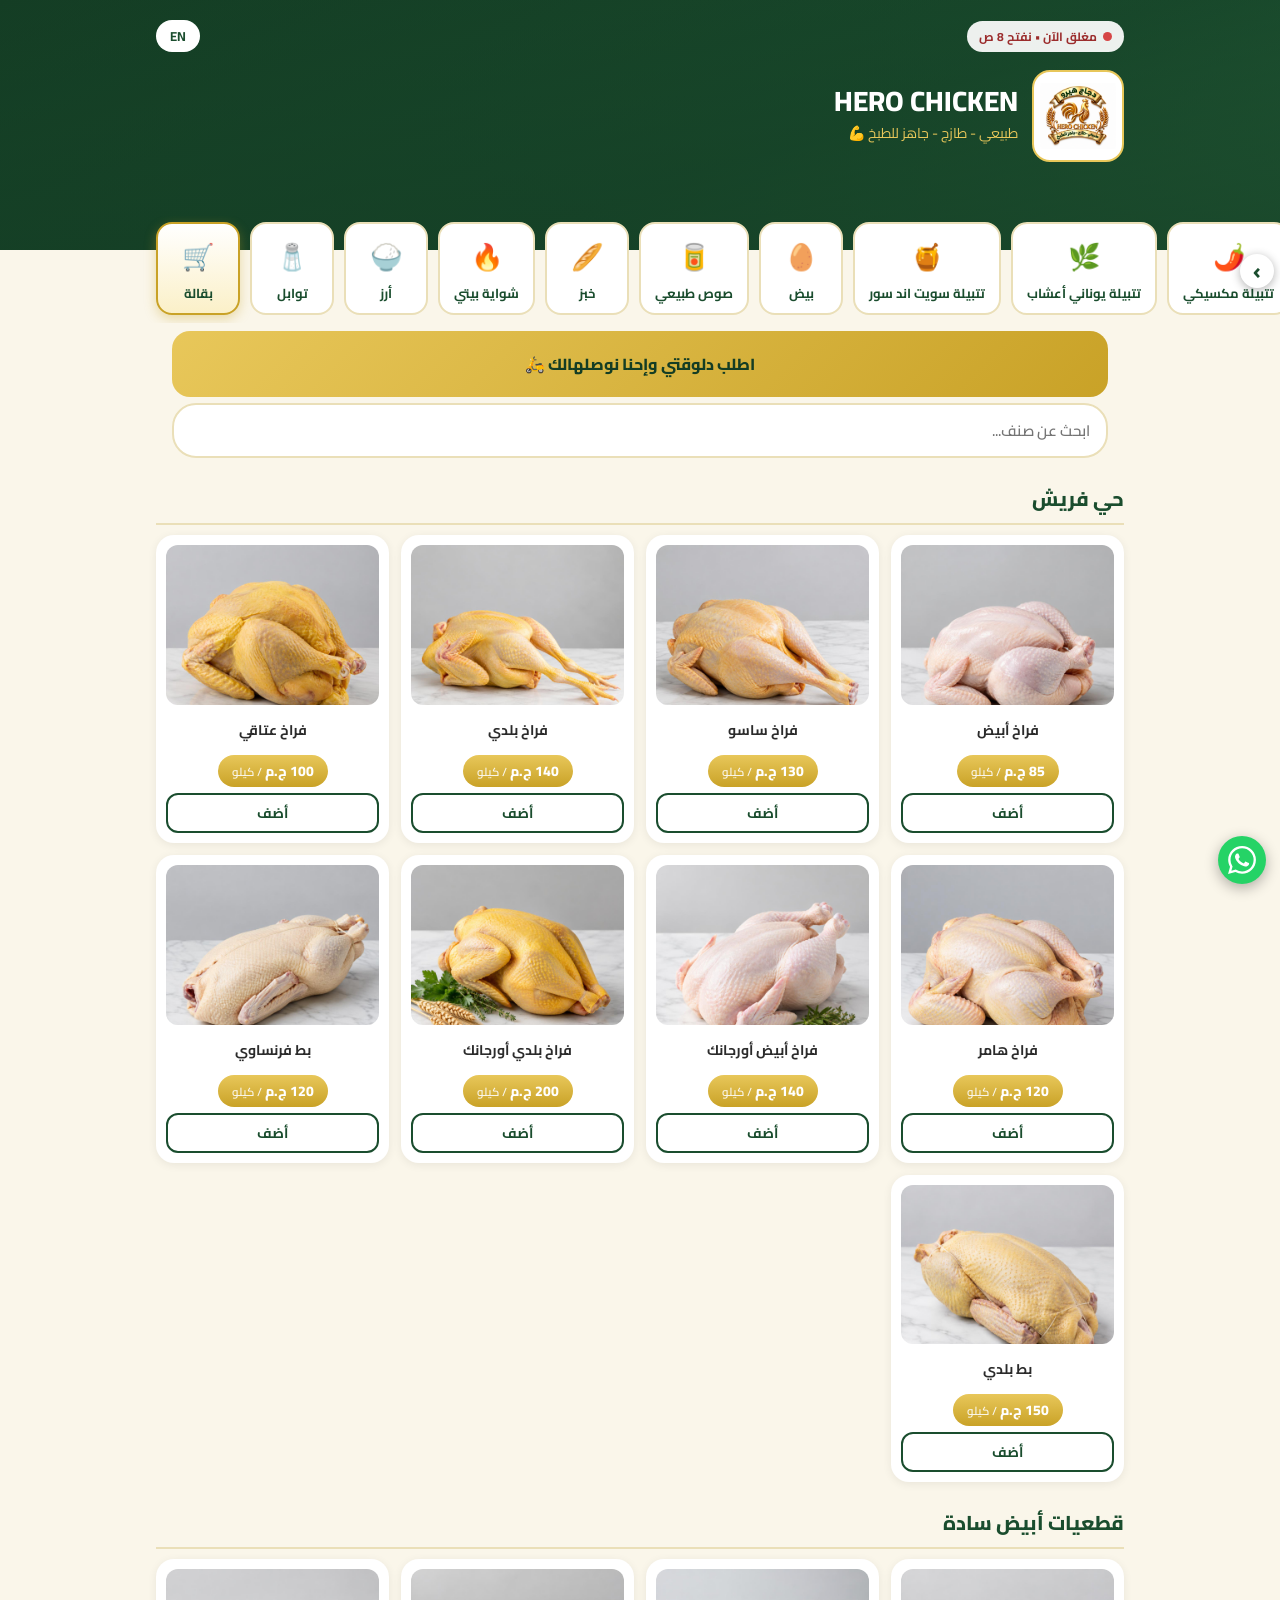
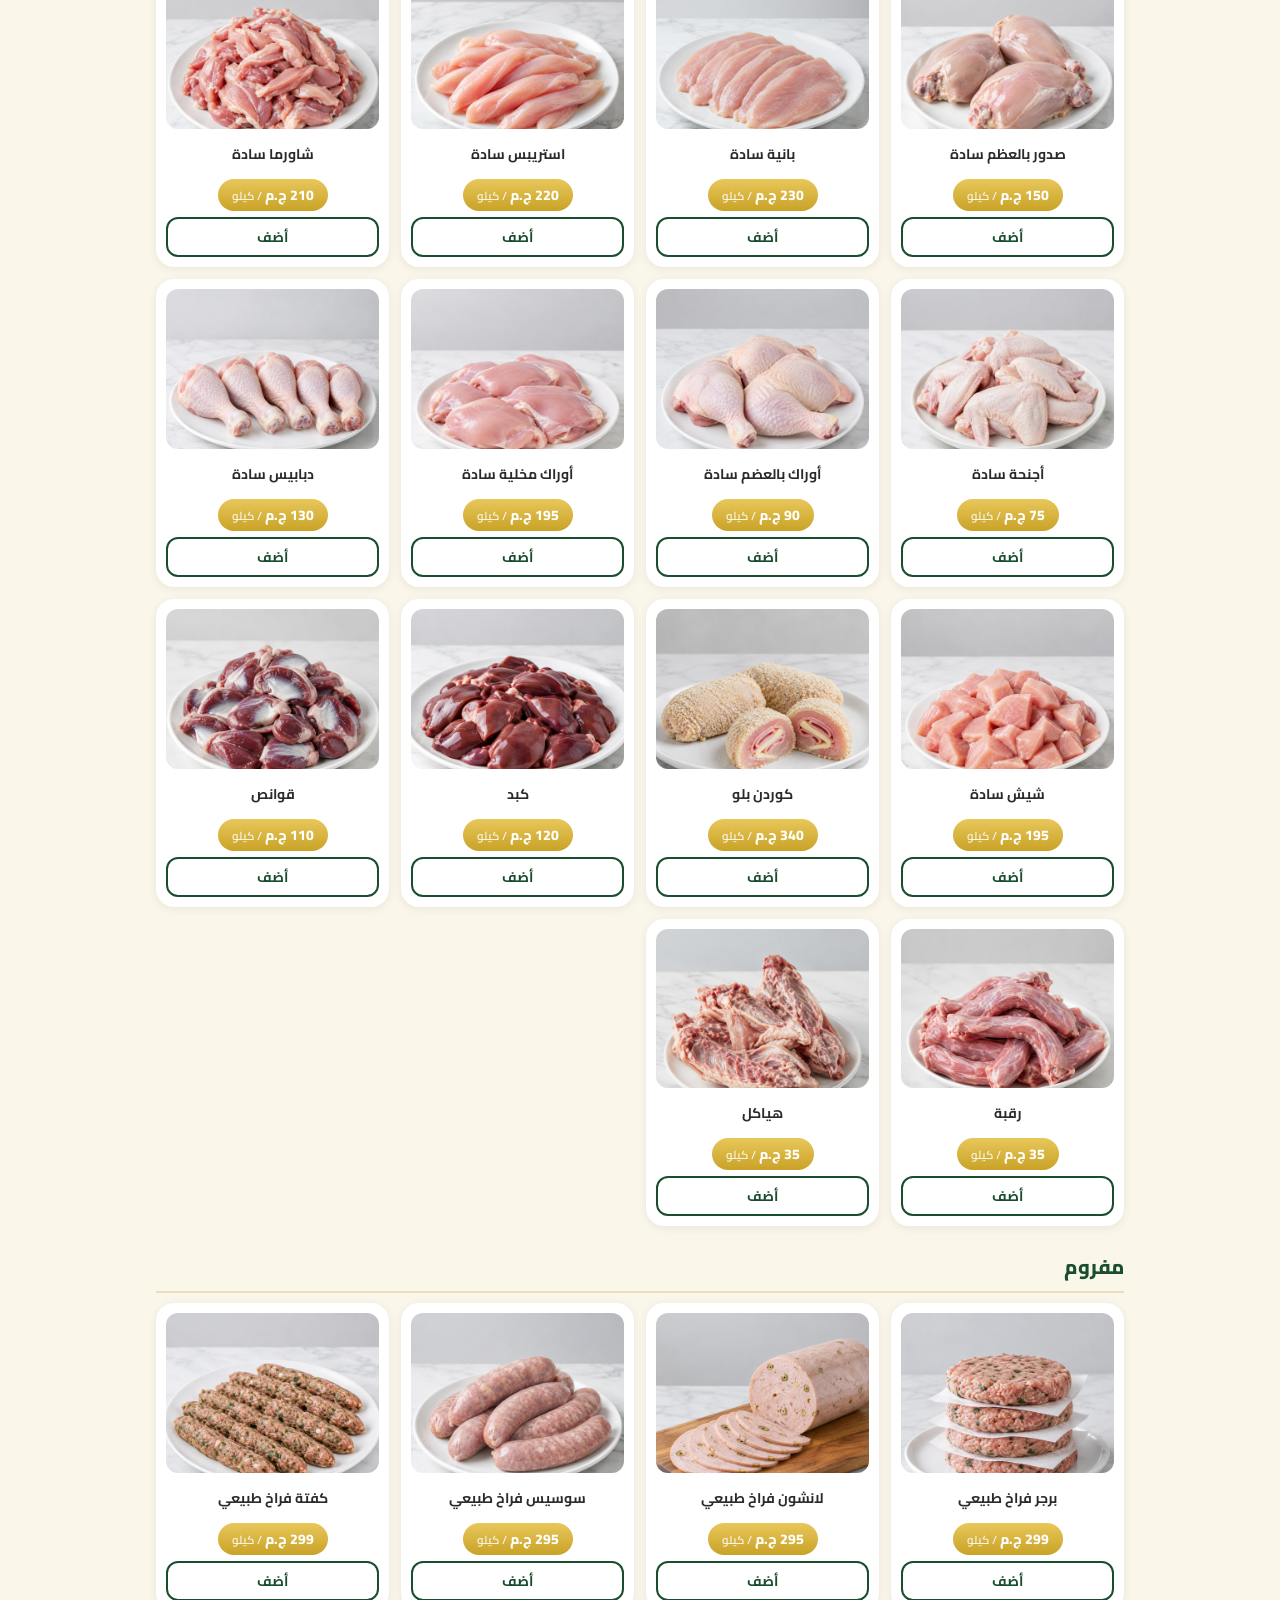
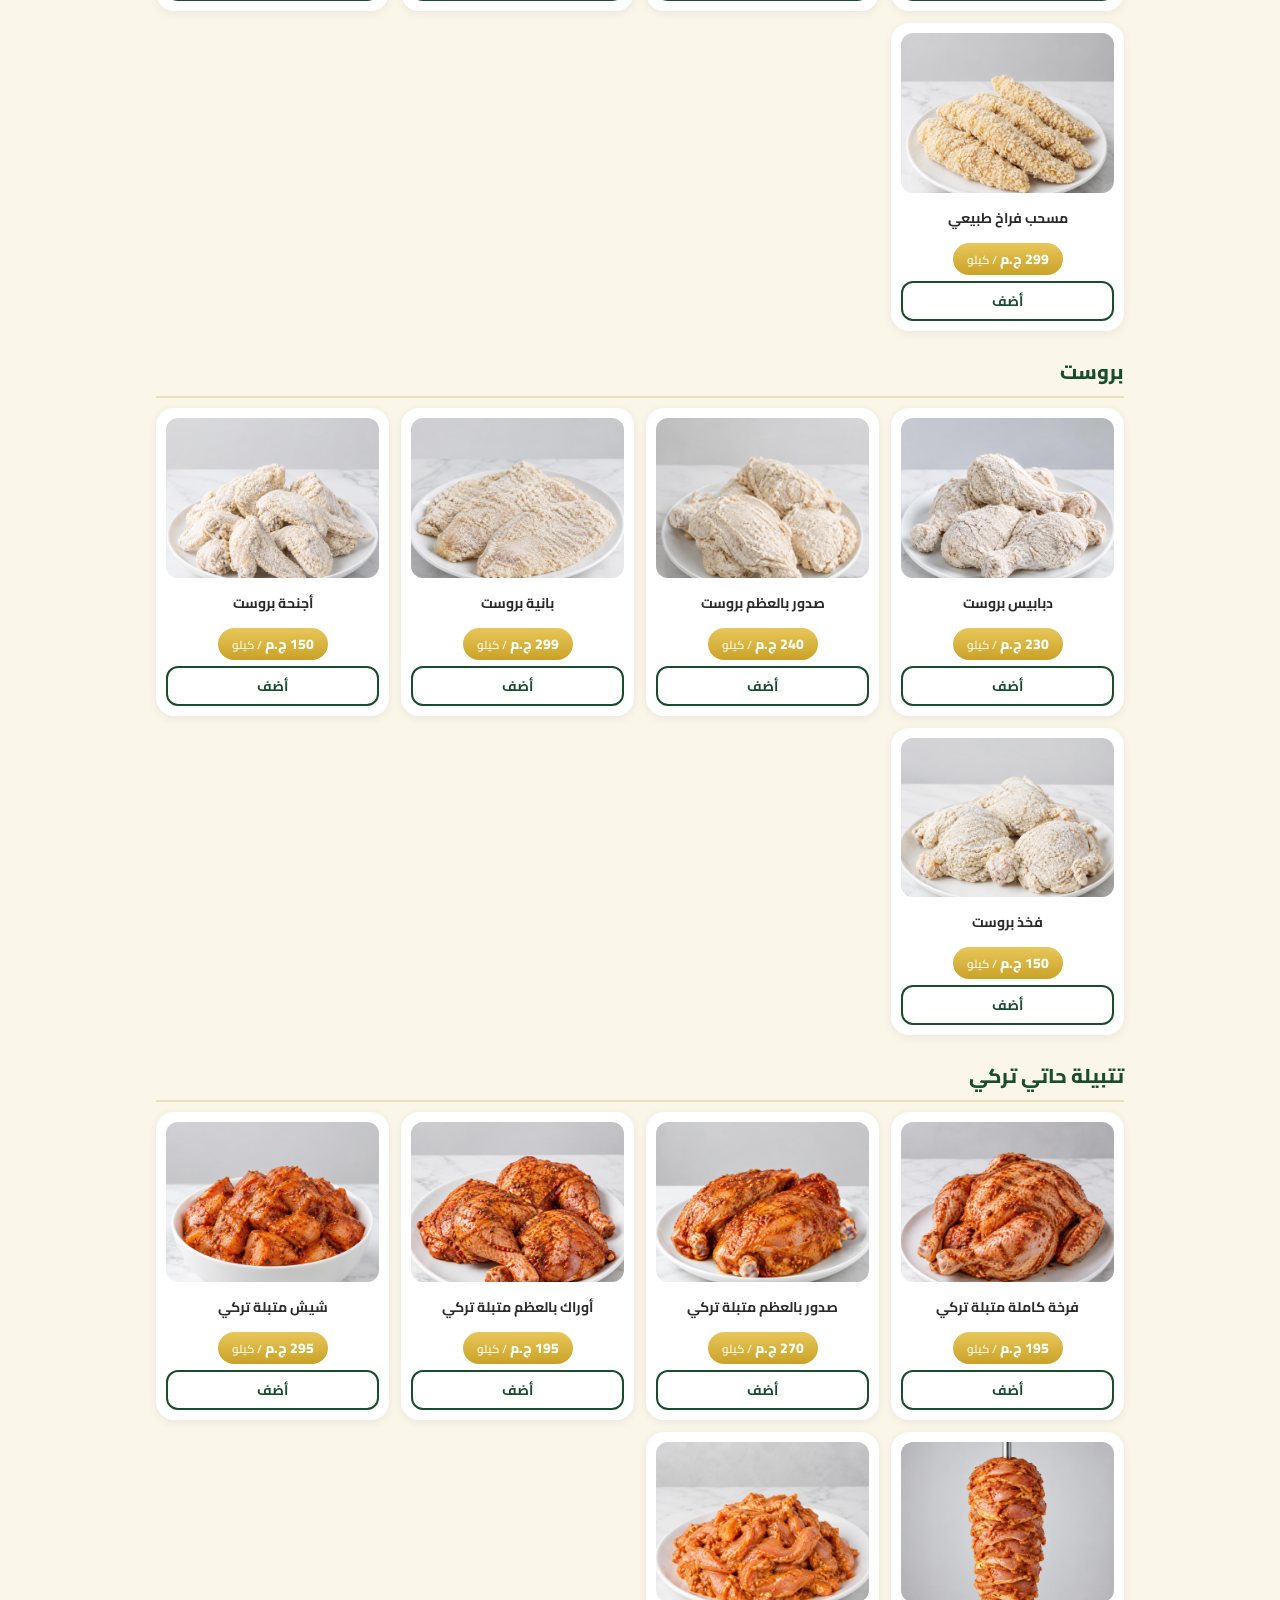
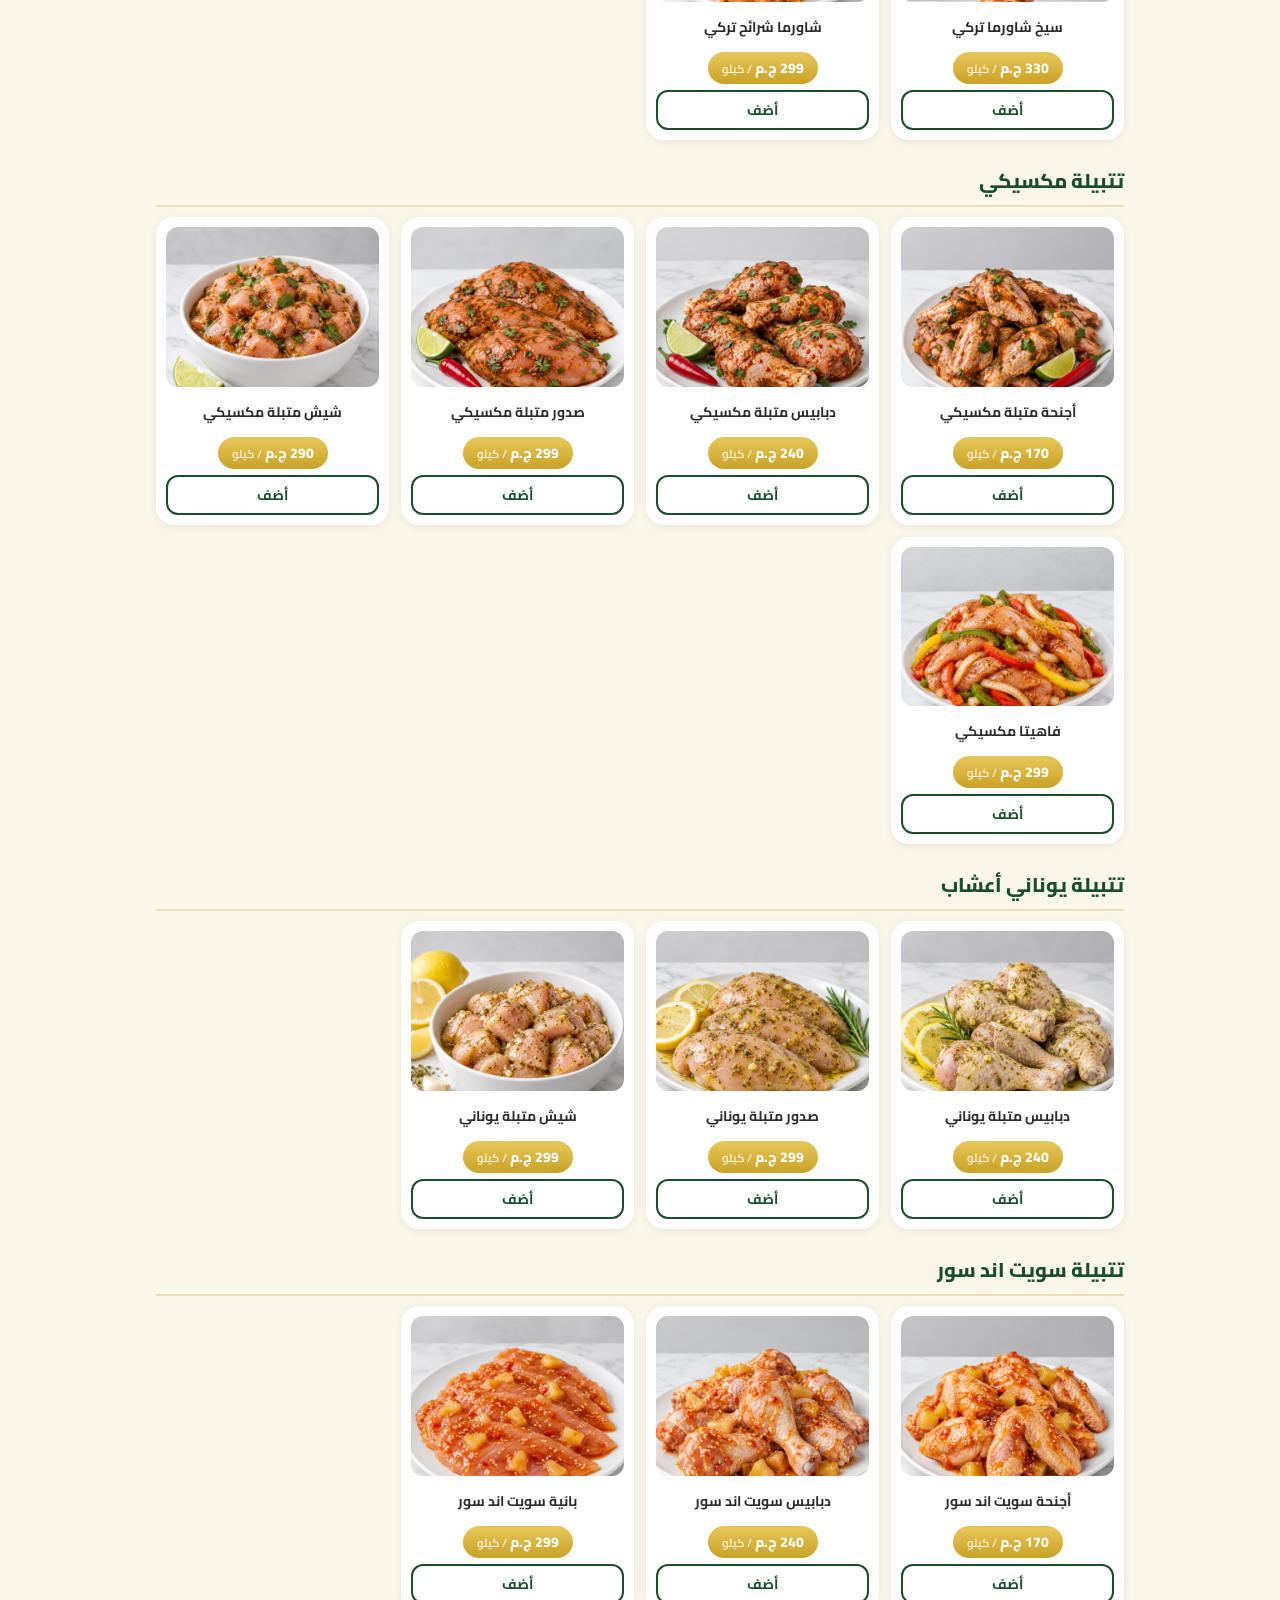
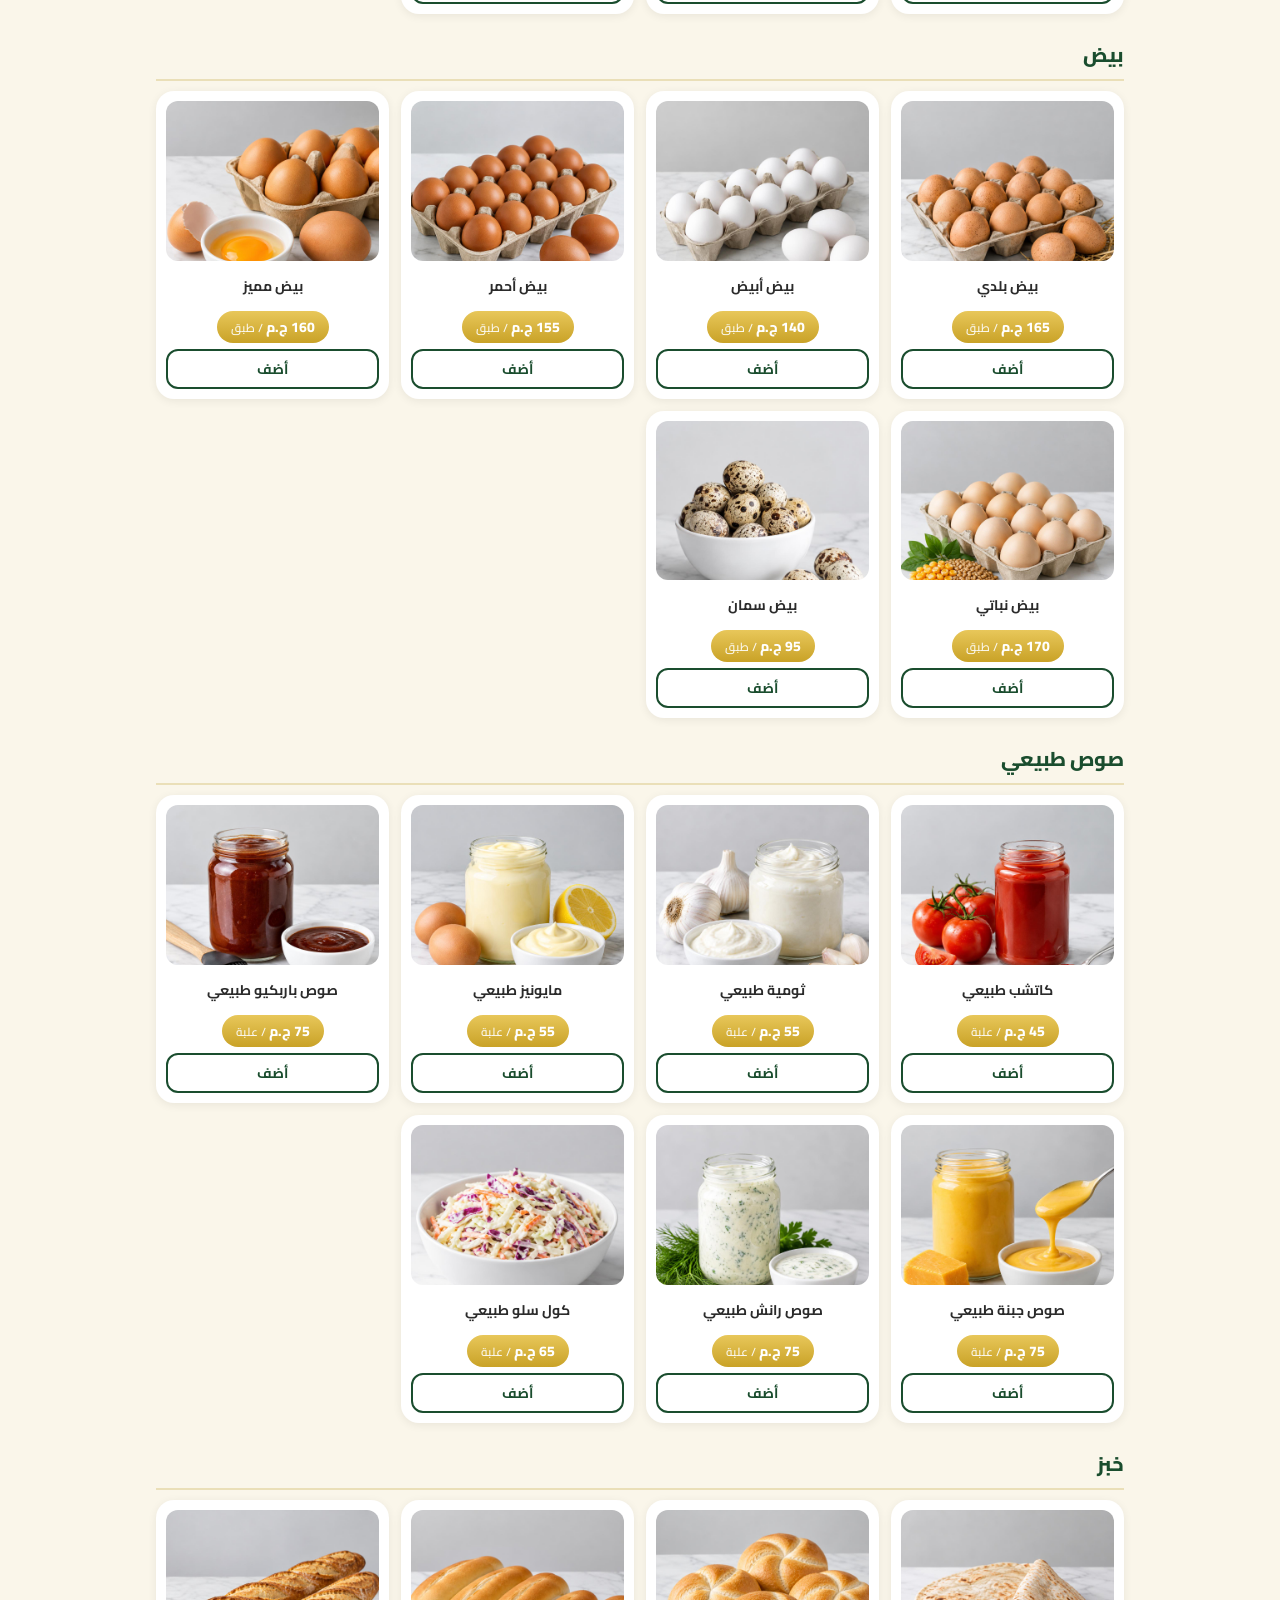
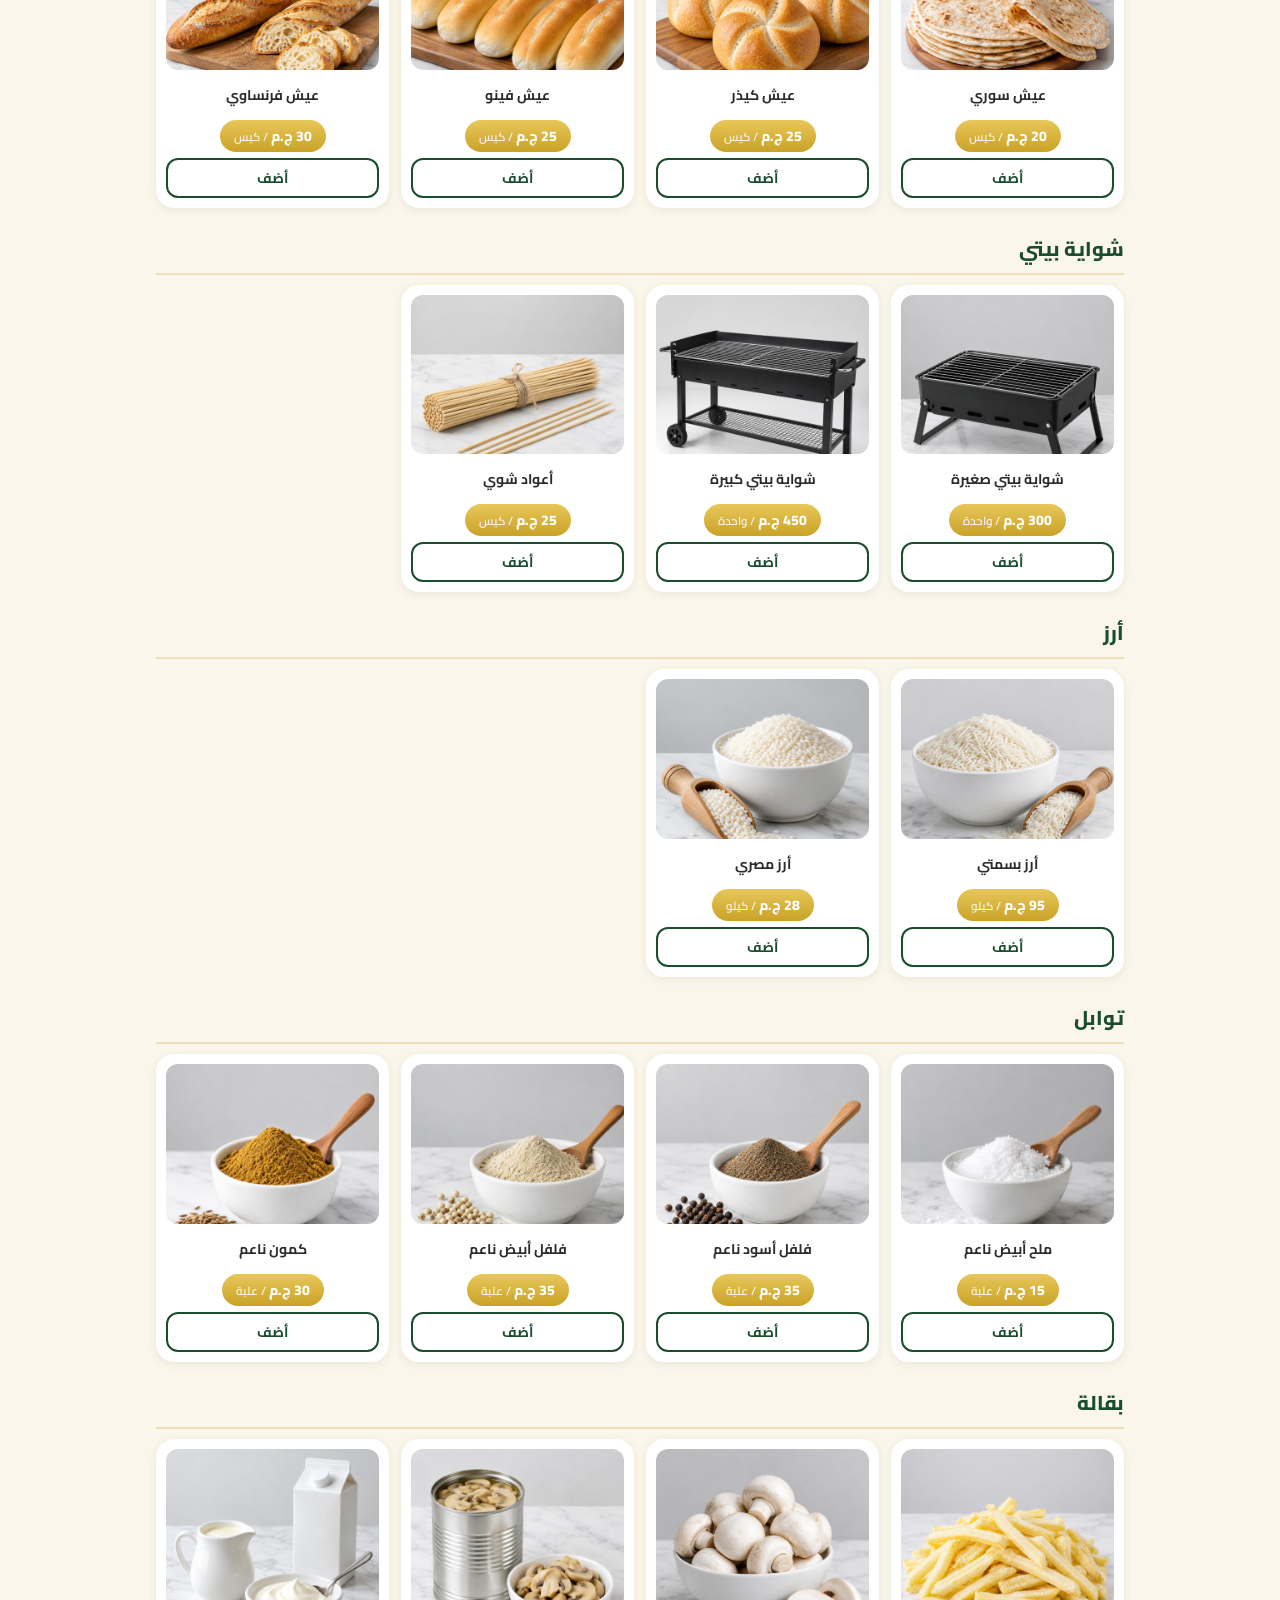
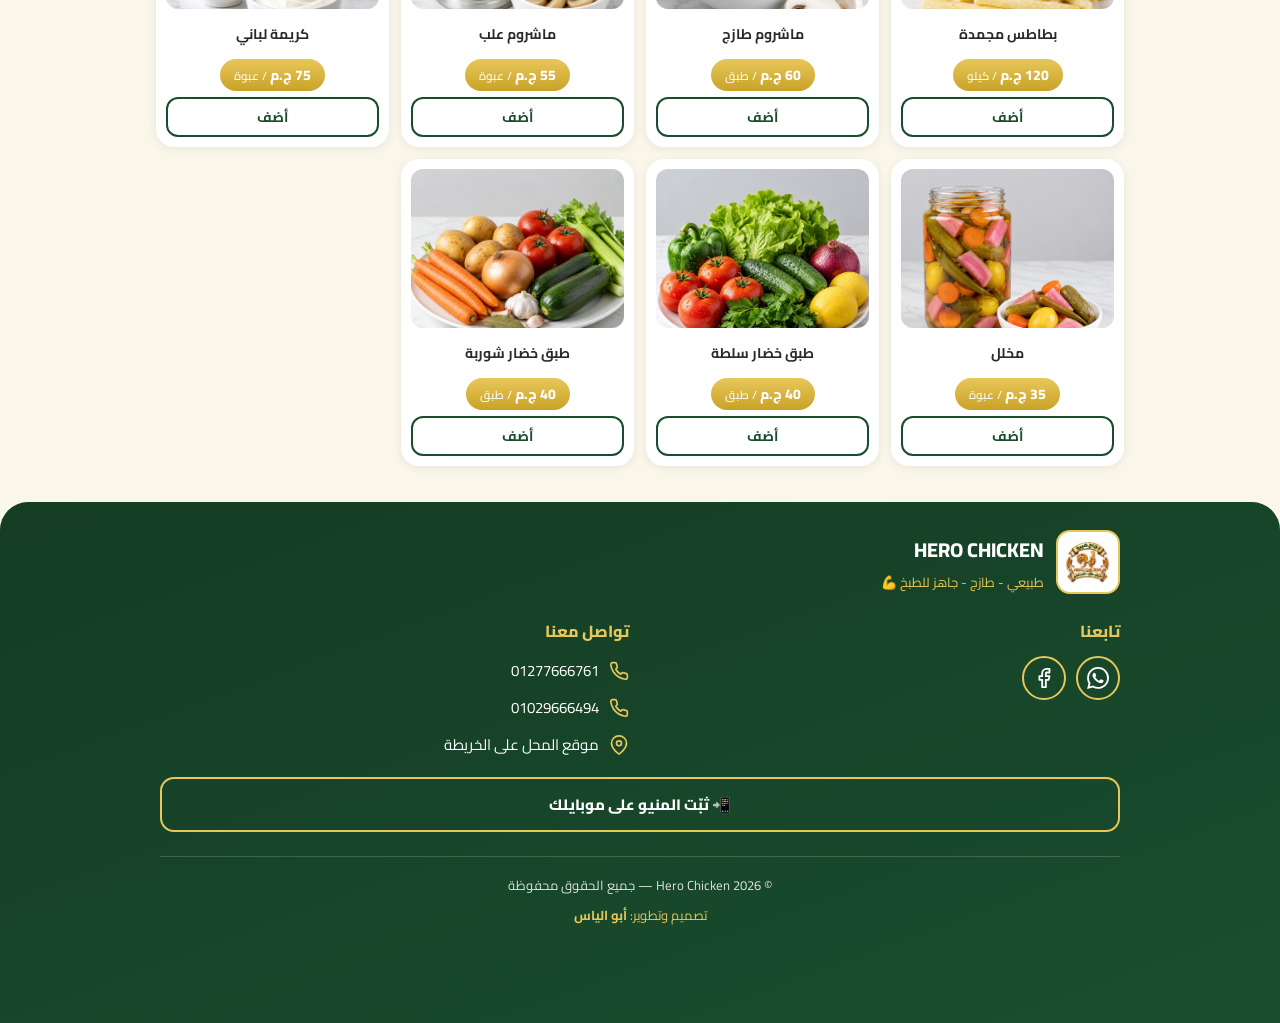
==== index.html @ 9e56a05e "Add files via upload" ====
<!DOCTYPE html>
<html lang="ar" dir="rtl">
<head>
  <meta charset="utf-8">
  <meta name="viewport" content="width=device-width, initial-scale=1, viewport-fit=cover">
  <title>دجاج هيرو | Hero Chicken - فراخ فريش ومتبلة في بنها</title>
  <meta name="description" content="دجاج هيرو (Hero Chicken): فراخ فريش وفراخ متبلة جاهزة بجميع الخلطات. اطلب أونلاين على واتساب مع توصيل في بنها.">
  <link rel="icon" type="image/png" href="icons/icon-192.png">
  <link rel="manifest" href="manifest.webmanifest">
  <link rel="apple-touch-icon" href="icons/icon-192.png">
  <meta name="theme-color" content="#1a4d2e">
  <link rel="canonical" href="https://islam-osama2024.github.io/Hero-Chicken2016/">

  <!-- معاينة الرابط عند المشاركة (واتساب / فيسبوك) -->
  <meta property="og:type" content="website">
  <meta property="og:locale" content="ar_EG">
  <meta property="og:site_name" content="Hero Chicken | دجاج هيرو">
  <meta property="og:title" content="دجاج هيرو | Hero Chicken - فراخ فريش ومتبلة في بنها">
  <meta property="og:description" content="فراخ فريش وفراخ متبلة جاهزة بجميع الخلطات. اطلب أونلاين على واتساب مع توصيل في بنها.">
  <meta property="og:url" content="https://islam-osama2024.github.io/Hero-Chicken2016/">
  <meta property="og:image" content="https://islam-osama2024.github.io/Hero-Chicken2016/icons/icon-512.png">
  <meta property="og:image:width" content="512">
  <meta property="og:image:height" content="512">
  <meta name="twitter:card" content="summary">

  <!-- خط Cairo -->
  <link rel="preconnect" href="https://fonts.googleapis.com">
  <link rel="preconnect" href="https://fonts.gstatic.com" crossorigin>
  <link href="https://fonts.googleapis.com/css2?family=Cairo:wght@400;600;800&display=swap" rel="stylesheet">

  <!-- التنسيق (الخطوة الجاية) -->
  <link rel="stylesheet" href="css/style.css">
</head>
<body>

  <!-- ========== الهيدر: اللوجو والاسم وزر اللغة ========== -->
  <header class="hero">
    <!-- فيديو الخلفية: حط الفيديو في videos/hero.mp4 (لو مش موجود بيفضل اللون الأخضر) -->
    <video class="hero__video" autoplay muted loop playsinline preload="metadata" aria-hidden="true">
      <source src="videos/hero.mp4" type="video/mp4">
    </video>

    <div class="hero__top">
      <span class="status" id="status"></span>
      <button class="lang-btn" id="langBtn">EN</button>
    </div>
    <div class="brand">
      <img class="brand__logo" src="images/logo.png" alt="Hero Chicken">
      <div class="brand__text">
        <h1 class="brand__name">HERO CHICKEN</h1>
        <p class="brand__tag" id="tagline"></p>
      </div>
    </div>
  </header>

  <!-- ========== أزرار الأقسام (JS هيملاها) ========== -->
  <div class="chips-wrap" id="chipsWrap">
    <button class="chips-arrow chips-arrow--l" id="chipsL" type="button" aria-label="يسار">‹</button>
    <nav class="chips" id="chips" aria-label="الأقسام"></nav>
    <button class="chips-arrow chips-arrow--r" id="chipsR" type="button" aria-label="يمين">›</button>
  </div>

  <!-- ========== بنر العروض (JS بيملاه من CONFIG.banners) ========== -->
  <section class="banner" id="banner" hidden></section>

  <!-- ========== البحث ========== -->
  <div class="search"><input id="search" type="search" autocomplete="off" aria-label="search"></div>
  <p class="no-results" id="noResults" hidden></p>

  <!-- ========== المنيو: الأقسام والأصناف (JS هيملاها) ========== -->
  <main class="menu" id="menu"></main>

  <!-- ========== الفوتر: السوشيال والتواصل وبيانات المشروع (JS بيملاه) ========== -->
  <footer class="footer">
    <div class="footer__brand">
      <img class="footer__logo" src="images/logo.png" alt="Hero Chicken">
      <div>
        <strong class="footer__name">HERO CHICKEN</strong>
        <p class="footer__tag" id="footTag"></p>
      </div>
    </div>

    <div class="footer__cols">
      <div class="footer__col">
        <h3 class="footer__title" id="followTitle"></h3>
        <div class="social" id="social"></div>
      </div>
      <div class="footer__col">
        <h3 class="footer__title" id="contactTitle"></h3>
        <ul class="contact" id="contact"></ul>
      </div>
    </div>

    <button class="install-btn" id="installBtn" type="button"></button>
    <p class="install-hint" id="installHint" hidden></p>

    <p class="footer__copy" id="copy"></p>
    <p class="footer__credit" id="credit"></p>
  </footer>

  <!-- ========== أزرار جنب الشاشة: واتساب + لأعلى ========== -->
  <div class="fab-wrap" id="fabWrap">
    <button class="fab fab--top" id="toTop" type="button" hidden>
      <svg viewBox="0 0 24 24" aria-hidden="true"><polyline points="18 15 12 9 6 15"/></svg>
    </button>
    <a class="fab fab--wa" id="waFab" href="#" target="_blank" rel="noopener"></a>
  </div>

  <!-- ========== شريط السلة الثابت تحت ========== -->
  <button class="cart-bar" id="cartBar" type="button">
    <span id="cartCount"></span>
    <span id="cartTotal"></span>
  </button>

  <!-- ========== نافذة اختيار الصنف (JS بيملاها) ========== -->
  <div class="sheet" id="itemSheet"><div class="panel" id="itemPanel"></div></div>

  <!-- ========== نافذة الطلب ========== -->
  <div class="sheet" id="sheet">
    <div class="panel">
      <button class="panel__close" id="closeBtn" type="button" aria-label="إغلاق">×</button>

      <!-- (أ) نموذج الطلب -->
      <div id="orderForm">
        <h2 class="panel__title" id="cartTitle"></h2>

        <!-- أصناف الطلب (JS هيملاها) -->
        <div class="cart-list" id="cartList"></div>

        <div class="fee-rows" id="feeRows"></div>
        <div class="cart-total">
          <span id="totalLabel"></span>
          <span id="totalValue"></span>
        </div>
        <p class="cart-note" id="cartNote"></p>
        <p class="cart-note cart-note--warn" id="hoursNote"></p>

        <!-- توصيل أو استلام + المنطقة + الموقع -->
        <div class="opt__row">
          <button type="button" class="pill is-on" id="modeDel" data-action="mode" data-m="delivery"></button>
          <button type="button" class="pill" id="modePick" data-action="mode" data-m="pickup"></button>
        </div>
        <div id="deliveryBox">
          <select class="field" id="area" aria-label="area"></select>
          <button type="button" class="loc-btn" id="locBtn"></button>
          <p class="cart-note" id="locStatus"></p>
        </div>

        <!-- طريقة الدفع -->
        <div class="opt" id="paySec"><h4 id="payTitle"></h4><div class="opt__row" id="payRow"></div></div>

        <!-- بيانات العميل -->
        <input class="field" id="custName" type="text">
        <input class="field" id="custPhone" type="tel" inputmode="tel" autocomplete="tel">
        <input class="field" id="custAddress" type="text">
        <textarea class="field" id="custNotes" rows="2"></textarea>

        <button type="button" class="link-btn" id="forgetBtn"></button>
        <p class="cart-note cart-note--warn" id="formMsg"></p>
        <button class="send-btn" id="sendBtn" type="button"></button>
      </div>

      <!-- (ب) شاشة الشكر بعد الضغط على إرسال -->
      <div class="done" id="done" hidden>
        <div class="done__icon">🐔</div>
        <h2 class="panel__title" id="doneTitle"></h2>
        <p class="done__order"><span id="orderNoLabel"></span> <b id="orderNo"></b></p>
        <p class="done__text" id="doneText"></p>
        <button class="send-btn" id="reopenBtn" type="button"></button>
        <button class="back-btn" id="backBtn" type="button"></button>
      </div>
    </div>
  </div>

  <!-- الأكواد (الخطوات الجاية): data.js فيه الأصناف ورقم الواتساب، main.js فيه المنطق -->
  <script src="js/data.js"></script>
  <script src="js/main.js"></script>
</body>
</html>
---- css/style.css ----
/* =========================================================
   Hero Chicken - style.css
   1) المتغيرات  2) عام  3) الهيدر  4) الأقسام  5) الكروت
   6) شريط السلة  7) نافذة الطلب  8) شاشات كبيرة
   ========================================================= */

/* ---------- 1) المتغيرات (الألوان من اللوجو) ---------- */
:root {
  --gold: #c9a227;
  --gold-light: #e8c75a;
  --green: #1a4d2e;
  --green-dark: #143d24;
  --cream: #faf6ea;
  --line: #eadfb8;
  --ink: #2b2b2b;
  --whatsapp: #25d366;
  --radius: 18px;
}

/* ---------- 2) عام ---------- */
* { box-sizing: border-box; margin: 0; }

body {
  font-family: Cairo, Tahoma, sans-serif;
  background: var(--cream);
  color: var(--ink);
}

button { font-family: inherit; cursor: pointer; }
button:focus-visible { outline: 3px solid var(--gold); outline-offset: 2px; }

/* ---------- 3) الهيدر ---------- */
.hero {
  position: relative;
  overflow: hidden;
  min-height: 250px;
  background: linear-gradient(160deg, var(--green-dark), var(--green) 60%, #2b6a40);
  color: #fff;
  padding: 20px 16px 56px;
}

/* فيديو الخلفية + طبقة غامقة عشان الكلام يبان */
.hero__video {
  position: absolute;
  inset: 0;
  width: 100%;
  height: 100%;
  object-fit: cover;
  z-index: 0;
}
.hero::after {
  content: "";
  position: absolute;
  inset: 0;
  background: linear-gradient(180deg, rgba(20, 61, 36, .35), rgba(20, 61, 36, .75));
  z-index: 1;
}
.hero__top, .brand { position: relative; z-index: 2; }

/* لو الجهاز مفعّل "تقليل الحركة" نوقف الفيديو */
@media (prefers-reduced-motion: reduce) { .hero__video { display: none; } }

.hero__top { display: flex; justify-content: space-between; align-items: center; }

.lang-btn {
  background: #fff;
  color: var(--green);
  border: 0;
  border-radius: 20px;
  padding: 4px 14px;
  font-weight: 700;
  font-size: 13px;
}

.brand { display: flex; align-items: center; gap: 14px; margin-top: 18px; }

.brand__logo {
  width: 92px;
  height: 92px;
  object-fit: contain;
  background: #fff;
  border-radius: var(--radius);
  padding: 6px;
  border: 2px solid var(--gold-light);
}

.brand__name { font-size: 28px; font-weight: 800; line-height: 1.1; }
.brand__tag { color: var(--gold-light); font-size: 14px; margin-top: 4px; }

/* ---------- 4) أزرار الأقسام وعناوينها ---------- */
.chips-wrap {
  position: sticky;
  top: 0;
  z-index: 5;
  margin-top: -34px;                   /* تتداخل مع الهيدر */
}
.chips {
  display: flex;
  gap: 10px;
  overflow-x: auto;
  padding: 6px 16px 8px;
  scrollbar-width: none;
  cursor: grab;
  -webkit-user-select: none;
  user-select: none;
  -webkit-overflow-scrolling: touch;
}
.chips.is-dragging { cursor: grabbing; }
.chips-wrap.is-stuck { background: var(--cream); box-shadow: 0 4px 10px rgba(0, 0, 0, .08); }
/* أسهم التمرير: بتظهر على الكمبيوتر بس، وبس لو في أقسام مخفية في الجهة دي */
.chips-arrow {
  display: none;
  position: absolute;
  top: 38px;
  width: 34px; height: 34px;
  border: 0; border-radius: 50%;
  background: #fff; color: var(--green);
  font-size: 24px; line-height: 1; font-weight: 800;
  box-shadow: 0 2px 10px rgba(0, 0, 0, .3);
  z-index: 6;
}
.chips-arrow--l { left: 6px; }
.chips-arrow--r { right: 6px; }
@media (hover: hover) and (pointer: fine) {
  .chips-wrap.can-l .chips-arrow--l, .chips-wrap.can-r .chips-arrow--r { display: grid; place-items: center; }
}
.chips::-webkit-scrollbar { display: none; }

.chip {
  flex: 0 0 auto;
  min-width: 84px;
  background: #fff;
  border: 2px solid var(--line);
  border-radius: 16px;
  padding: 8px 14px;
  text-align: center;
  font-weight: 700;
  font-size: 13px;
  color: var(--green);
}
.chip__icon { display: block; font-size: 26px; }
.chip.is-active {
  border-color: var(--gold);
  background: linear-gradient(#fff, #fbf0c8);
  box-shadow: 0 4px 12px rgba(201, 162, 39, .35);
}

.cat-title {
  scroll-margin-top: 110px;
  font-size: 20px;
  font-weight: 800;
  color: var(--green);
  margin: 22px 16px 10px;
  padding-bottom: 6px;
  border-bottom: 2px solid var(--line);
}

/* ---------- 5) كروت المنتجات ---------- */
.grid {
  display: grid;
  grid-template-columns: 1fr 1fr;
  gap: 12px;
  padding: 0 16px;
}

.card {
  background: #fff;
  border-radius: var(--radius);
  padding: 10px;
  text-align: center;
  box-shadow: 0 2px 10px rgba(0, 0, 0, .07);
  display: flex;
  flex-direction: column;
  align-items: center;
  gap: 6px;
}

.card__img {
  width: 100%;
  aspect-ratio: 4 / 3;
  border-radius: 12px;
  background: radial-gradient(circle, #fff8dc, #f3e3a6);
  display: grid;
  place-items: center;
  font-size: 46px;       /* حجم الإيموجي لو مفيش صورة */
  overflow: hidden;
}
.card__img img { width: 100%; height: 100%; object-fit: cover; }

.card__name {
  font-weight: 700;
  font-size: 14px;
  min-height: 38px;
  display: flex;
  align-items: center;
}

.card__price {
  background: linear-gradient(var(--gold-light), var(--gold));
  color: #fff;
  font-weight: 800;
  font-size: 14px;
  border-radius: 20px;
  padding: 3px 14px;
}
.card__price small { font-weight: 600; opacity: .9; }

.card__ctl { width: 100%; }

.add-btn {
  width: 100%;
  border: 2px solid var(--green);
  color: var(--green);
  background: #fff;
  border-radius: 12px;
  padding: 5px;
  font-weight: 700;
  font-size: 14px;
}

/* عداد الكمية (+ / -) */
.qty {
  display: flex;
  align-items: center;
  justify-content: space-between;
  background: var(--green);
  color: #fff;
  border-radius: 12px;
  padding: 2px 4px;
  font-weight: 800;
}
.qty button {
  width: 34px;
  height: 30px;
  border: 0;
  background: transparent;
  color: #fff;
  font-size: 22px;
}

/* ---------- 6) شريط السلة ---------- */
.cart-bar {
  position: fixed;
  inset-inline: 12px;
  bottom: calc(12px + env(safe-area-inset-bottom, 0px));
  display: none;                       /* JS يضيف is-visible */
  justify-content: space-between;
  align-items: center;
  background: var(--green);
  color: #fff;
  border: 2px solid var(--gold-light);
  border-radius: var(--radius);
  padding: 12px 18px;
  font-weight: 800;
  font-size: 16px;
  box-shadow: 0 6px 20px rgba(0, 0, 0, .3);
  z-index: 9;
}
.cart-bar.is-visible { display: flex; }

/* ---------- 7) نافذة الطلب ---------- */
.sheet {
  position: fixed;
  inset: 0;
  background: rgba(0, 0, 0, .5);
  display: none;                       /* JS يضيف is-open */
  align-items: flex-end;
  z-index: 20;
}
.sheet.is-open { display: flex; }

.panel {
  background: #fff;
  width: 100%;
  max-width: 600px;
  max-height: 88vh;
  max-height: 88dvh;
  overflow: auto;
  margin: 0 auto;                      /* لازق في تحت الشاشة */
  padding-bottom: calc(18px + env(safe-area-inset-bottom, 0px));
  padding: 18px;
  border-radius: 22px 22px 0 0;
}

.panel__close {
  float: inline-end;
  width: 32px;
  height: 32px;
  border: 0;
  border-radius: 50%;
  background: #eee;
  font-size: 18px;
}
.panel__title { font-size: 20px; font-weight: 800; color: var(--green); margin-bottom: 8px; }

.cart-row {
  display: flex;
  justify-content: space-between;
  align-items: center;
  gap: 8px;
  padding: 8px 0;
  border-bottom: 1px solid #eee;
  font-size: 14px;
}
.cart-row__name { flex: 1; font-weight: 700; }
.cart-row .qty { width: auto; }

.cart-total {
  display: flex;
  justify-content: space-between;
  font-weight: 800;
  font-size: 18px;
  color: var(--green);
  margin: 12px 0;
}
.cart-note { font-size: 12px; color: #777; margin-bottom: 4px; }

.field {
  display: block;
  width: 100%;
  margin-top: 8px;
  padding: 10px;
  border: 1px solid #ddd;
  border-radius: 10px;
  font-family: inherit;
  font-size: 14px;
}

.send-btn {
  width: 100%;
  margin-top: 12px;
  padding: 13px;
  border: 0;
  border-radius: 14px;
  background: var(--whatsapp);
  color: #fff;
  font-weight: 800;
  font-size: 16px;
}

/* نافذة الصنف */
.opt { margin-top: 14px; }
.opt h4 { font-size: 14px; color: var(--green); margin-bottom: 6px; }
.opt__row { display: flex; flex-wrap: wrap; gap: 8px; }
.pill {
  border: 2px solid var(--line); background: #fff; color: var(--ink);
  border-radius: 20px; padding: 6px 14px; font-weight: 700; font-size: 14px;
}
.pill.is-on { border-color: var(--gold); background: #fbf0c8; color: var(--green); }
.qty--big { margin-top: 10px; font-size: 18px; }
.qty--big button { width: 48px; height: 38px; }
.add-line { background: var(--green); }
.in-cart { font-size: 12px; font-weight: 700; color: var(--green); margin-bottom: 4px; }
.cart-row__name small { display: block; font-weight: 400; color: #777; font-size: 12px; }

/* حالة المحل + التوصيل */
.status { display: inline-flex; align-items: center; gap: 6px; background: rgba(255,255,255,.92); color: var(--green);
  border-radius: 20px; padding: 4px 12px; font-weight: 700; font-size: 12px; }
.status i { width: 9px; height: 9px; border-radius: 50%; background: #999; }
.status.is-open i { background: #25d366; box-shadow: 0 0 0 3px rgba(37,211,102,.25); }
.status.is-closed { color: #9b2c2c; }
.status.is-closed i { background: #d64545; }
.fee-row { display: flex; justify-content: space-between; font-size: 14px; padding: 3px 0; color: #555; }
.cart-note--warn { color: #9b2c2c; font-weight: 700; }
.opt__row { margin-top: 12px; }
.loc-btn { width: 100%; margin-top: 8px; padding: 10px; border: 2px dashed var(--gold); border-radius: 12px;
  background: #fffbea; color: var(--green); font-weight: 700; font-size: 14px; }
.field.is-bad { border-color: #d64545; }
.send-btn:disabled { background: #bbb; cursor: not-allowed; }

/* بحث + بنر + شارات + تثبيت */
.search { padding: 6px 16px 0; max-width: 968px; margin: auto; }
.search input { width: 100%; padding: 11px 16px; border: 2px solid var(--line); border-radius: 24px;
  font: 600 15px Cairo, Tahoma, sans-serif; background: #fff; }
.search input:focus { outline: none; border-color: var(--gold); }
.no-results { text-align: center; padding: 30px 16px; color: #777; font-weight: 700; }
.banner { padding: 8px 16px 0; max-width: 968px; margin: auto; }
.banner__track { display: flex; overflow-x: auto; scroll-snap-type: x mandatory; scrollbar-width: none; border-radius: var(--radius); }
.banner__track::-webkit-scrollbar { display: none; }
.banner__slide { flex: 0 0 100%; scroll-snap-align: center; padding: 18px 16px; text-align: center; font-weight: 800; font-size: 16px; }
.banner--green { background: linear-gradient(135deg, var(--green), #2b6a40); color: #fff; }
.banner--gold { background: linear-gradient(135deg, var(--gold-light), var(--gold)); color: var(--green-dark); }
.card { position: relative; }
.badge { position: absolute; top: 14px; inset-inline-start: 14px; z-index: 1; padding: 2px 10px;
  border-radius: 12px; font-size: 11px; font-weight: 800; color: #fff; }
.badge--top { background: #d64545; } .badge--new { background: var(--green); } .badge--offer { background: var(--gold); }
.card__price s { opacity: .75; font-weight: 600; margin-inline-end: 4px; }
.install-btn { margin-top: 18px; width: 100%; padding: 11px; border: 2px solid var(--gold-light);
  border-radius: 14px; background: transparent; color: #fff; font-weight: 800; font-size: 15px; }

.install-hint { margin-top: 8px; font-size: 13px; line-height: 1.7; color: var(--gold-light); text-align: center; }

/* نفد + مسح البيانات */
.badge--out { background: #555; }
.card--out .card__img { filter: grayscale(1); opacity: .55; }
.add-btn:disabled { border-color: #ccc; color: #999; background: #f3f3f3; cursor: not-allowed; }
.link-btn { background: none; border: 0; color: #777; text-decoration: underline; font-size: 12px; margin-top: 8px; }

/* أزرار جنب الشاشة */
.fab-wrap { position: fixed; right: 14px; left: auto; bottom: calc(16px + env(safe-area-inset-bottom, 0px));
  display: flex; flex-direction: column; gap: 10px; z-index: 8; transition: bottom .2s; }
body.has-cart .fab-wrap { bottom: calc(86px + env(safe-area-inset-bottom, 0px)); }   /* فوق شريط السلة */
.fab { width: 48px; height: 48px; border-radius: 50%; border: 0; display: grid; place-items: center;
  box-shadow: 0 4px 14px rgba(0, 0, 0, .3); text-decoration: none; }
.fab--wa { background: #25d366; color: #fff; }
.fab--wa svg { width: 28px; height: 28px; }
.fab--top { background: var(--green); border: 2px solid var(--gold-light); }
.fab--top svg { width: 22px; height: 22px; fill: none; stroke: #fff; stroke-width: 3; stroke-linecap: round; stroke-linejoin: round; }

/* شاشة الشكر */
[hidden] { display: none !important; }
.done { text-align: center; padding: 10px 0 4px; }
.done__icon { font-size: 54px; }
.done__order { margin: 6px 0; font-size: 16px; }
.done__order b { color: var(--gold); font-size: 22px; letter-spacing: 1px; }
.done__text { font-size: 14px; color: #555; line-height: 1.8; margin: 8px 0 4px; }
.back-btn {
  width: 100%;
  margin-top: 10px;
  padding: 12px;
  border: 2px solid var(--green);
  border-radius: 14px;
  background: #fff;
  color: var(--green);
  font-weight: 800;
  font-size: 15px;
}

/* ---------- الفوتر ---------- */
.footer {
  margin-top: 36px;
  padding: 28px 20px calc(96px + env(safe-area-inset-bottom, 0px)); /* مساحة لشريط السلة */
  background: linear-gradient(160deg, var(--green-dark), var(--green));
  color: #fff;
  border-radius: 28px 28px 0 0;
}
.footer__brand { display: flex; align-items: center; gap: 12px; }
.footer__logo {
  width: 64px; height: 64px; object-fit: contain;
  background: #fff; border-radius: 14px; padding: 4px;
  border: 2px solid var(--gold-light);
}
.footer__name { font-size: 20px; font-weight: 800; }
.footer__tag { color: var(--gold-light); font-size: 13px; margin-top: 2px; }

.footer__cols { display: grid; gap: 22px; margin-top: 22px; }
.footer__title {
  font-size: 16px; font-weight: 800; color: var(--gold-light);
  margin-bottom: 10px;
}

.social { display: flex; flex-wrap: wrap; gap: 10px; }
.social__link {
  width: 44px; height: 44px; display: grid; place-items: center;
  border-radius: 50%; color: #fff;
  border: 2px solid var(--gold-light);
  transition: background .2s, color .2s, transform .2s;
}
.social__link svg { width: 22px; height: 22px; }
.social__link:hover, .social__link:focus-visible {
  background: var(--gold-light); color: var(--green-dark); transform: translateY(-2px);
}

.contact { list-style: none; padding: 0; display: grid; gap: 8px; }
.contact a, .contact span.contact__row {
  display: flex; align-items: center; gap: 10px;
  color: #fff; text-decoration: none; font-size: 15px;
}
.contact svg { width: 20px; height: 20px; color: var(--gold-light); flex: none; }
.contact a:hover { color: var(--gold-light); }

.footer__copy {
  margin-top: 24px; padding-top: 16px;
  border-top: 1px solid rgba(255, 255, 255, .2);
  font-size: 13px; opacity: .85; text-align: center;
}
.footer__credit { margin-top: 6px; font-size: 13px; text-align: center; color: var(--gold-light); }
.footer__credit a { color: inherit; font-weight: 800; }

/* ---------- 8) شاشات كبيرة ---------- */
@media (min-width: 700px) {
  .grid { grid-template-columns: repeat(4, 1fr); max-width: 1000px; margin: auto; }
  .cat-title { max-width: 968px; margin-inline: auto; }
  .footer { padding-inline: max(20px, calc((100% - 960px) / 2)); }
  .footer__cols { grid-template-columns: 1fr 1fr; }
  /* الهيدر والأقسام بنفس عرض المحتوى على الشاشات الكبيرة */
  .hero { padding-inline: max(16px, calc((100% - 968px) / 2)); }
  .chips { padding-inline: max(16px, calc((100% - 968px) / 2)); }
}
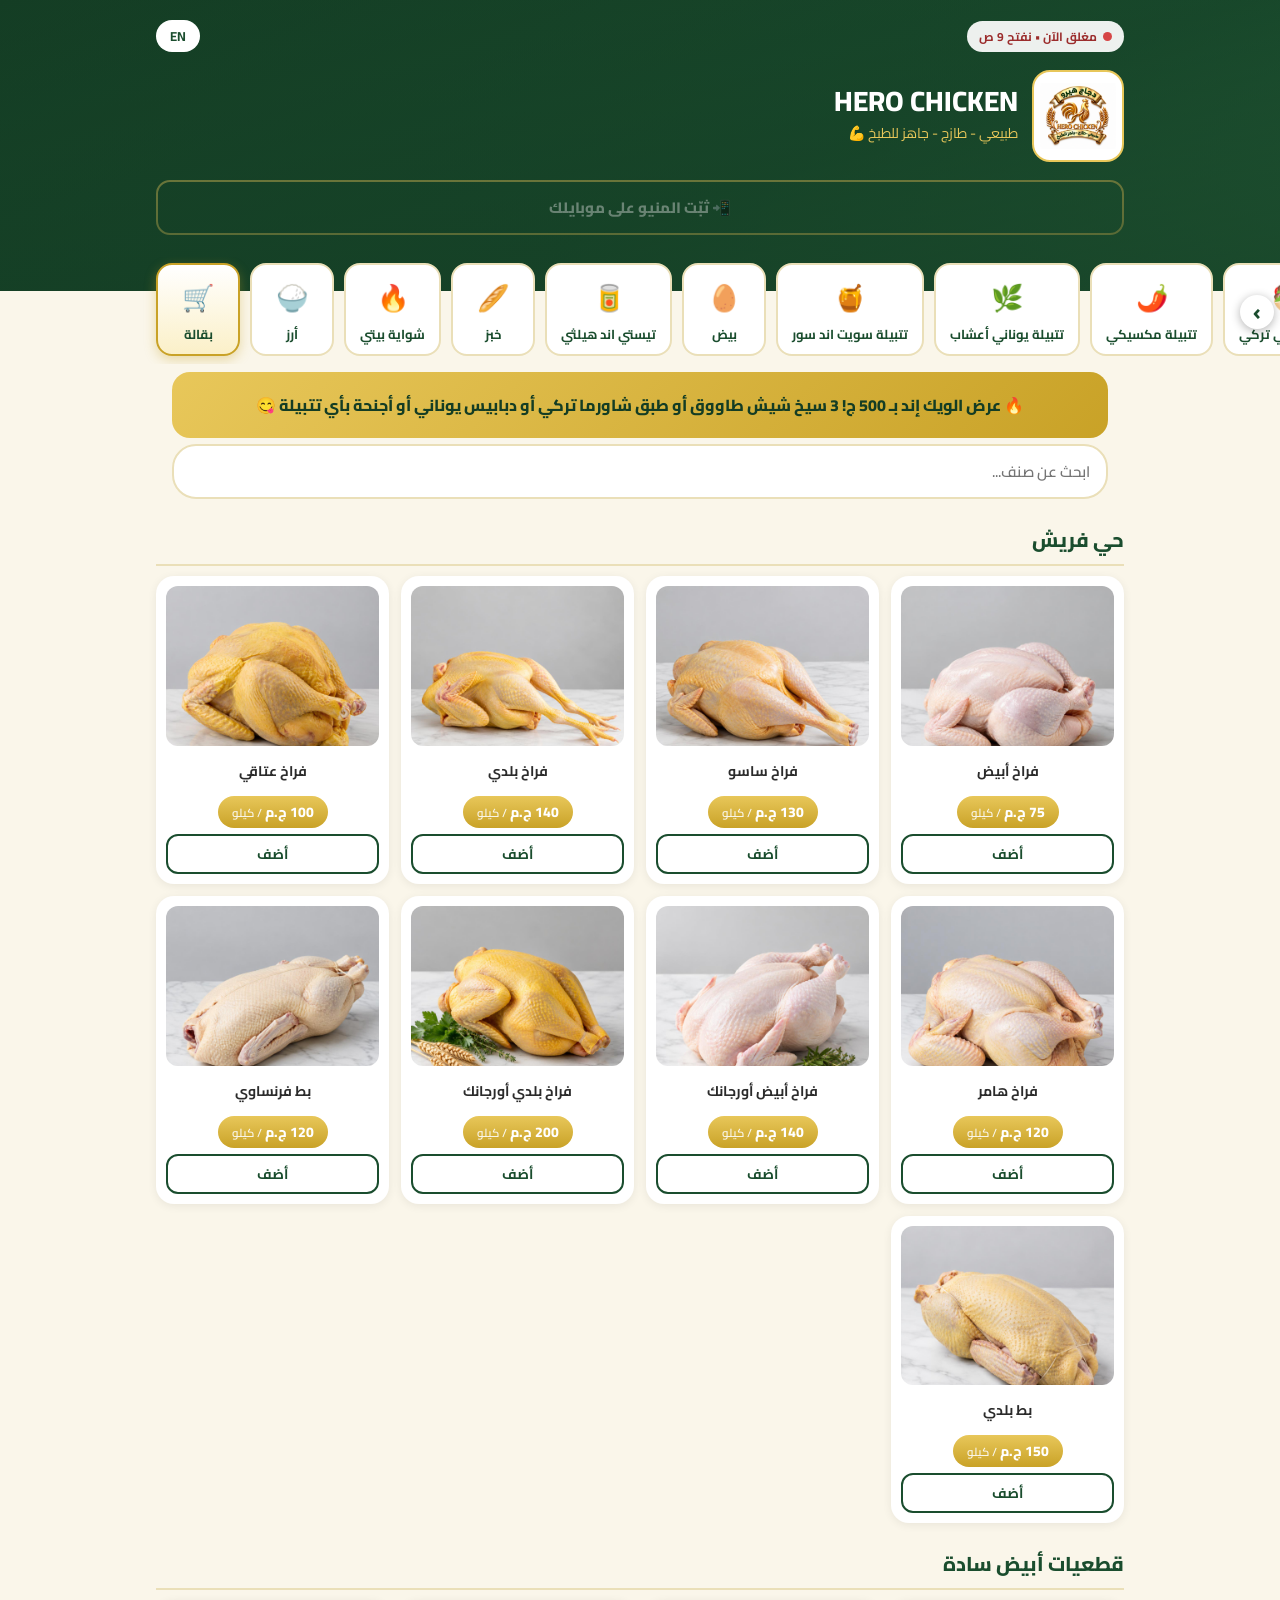
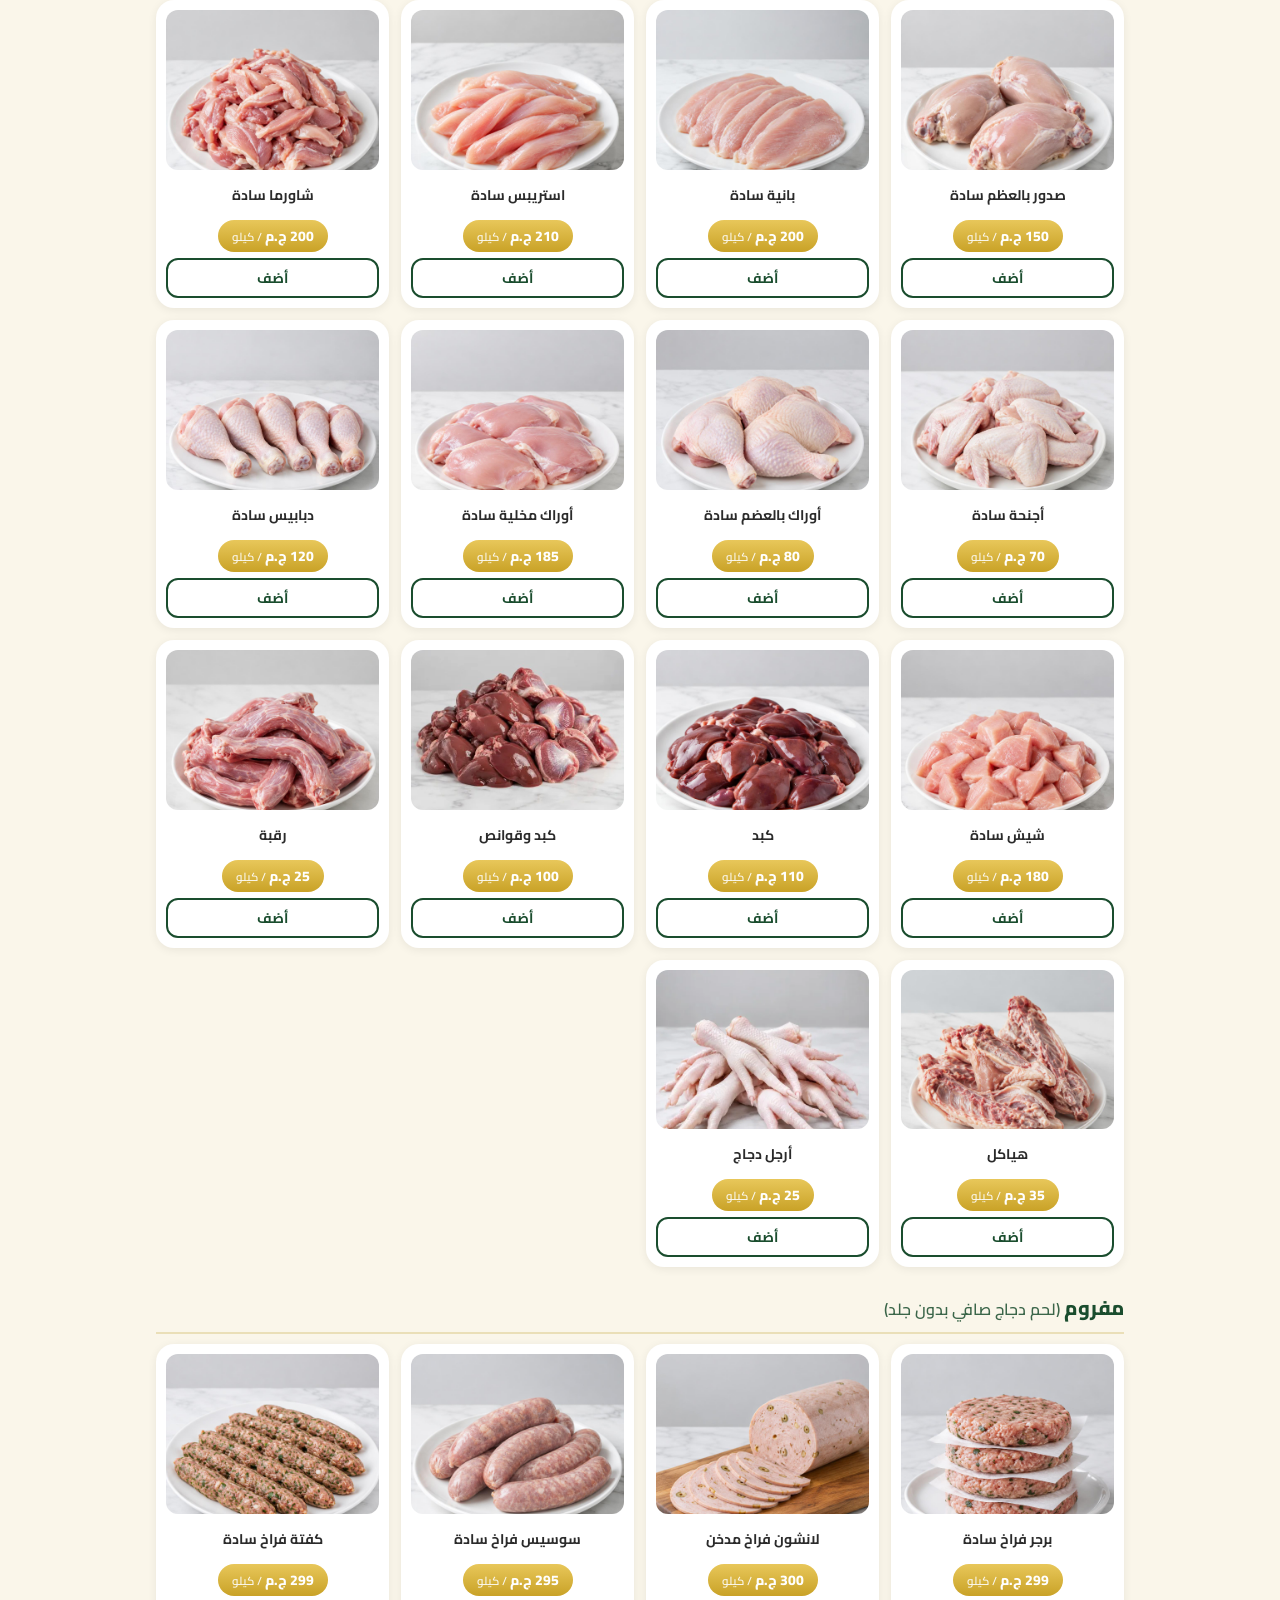
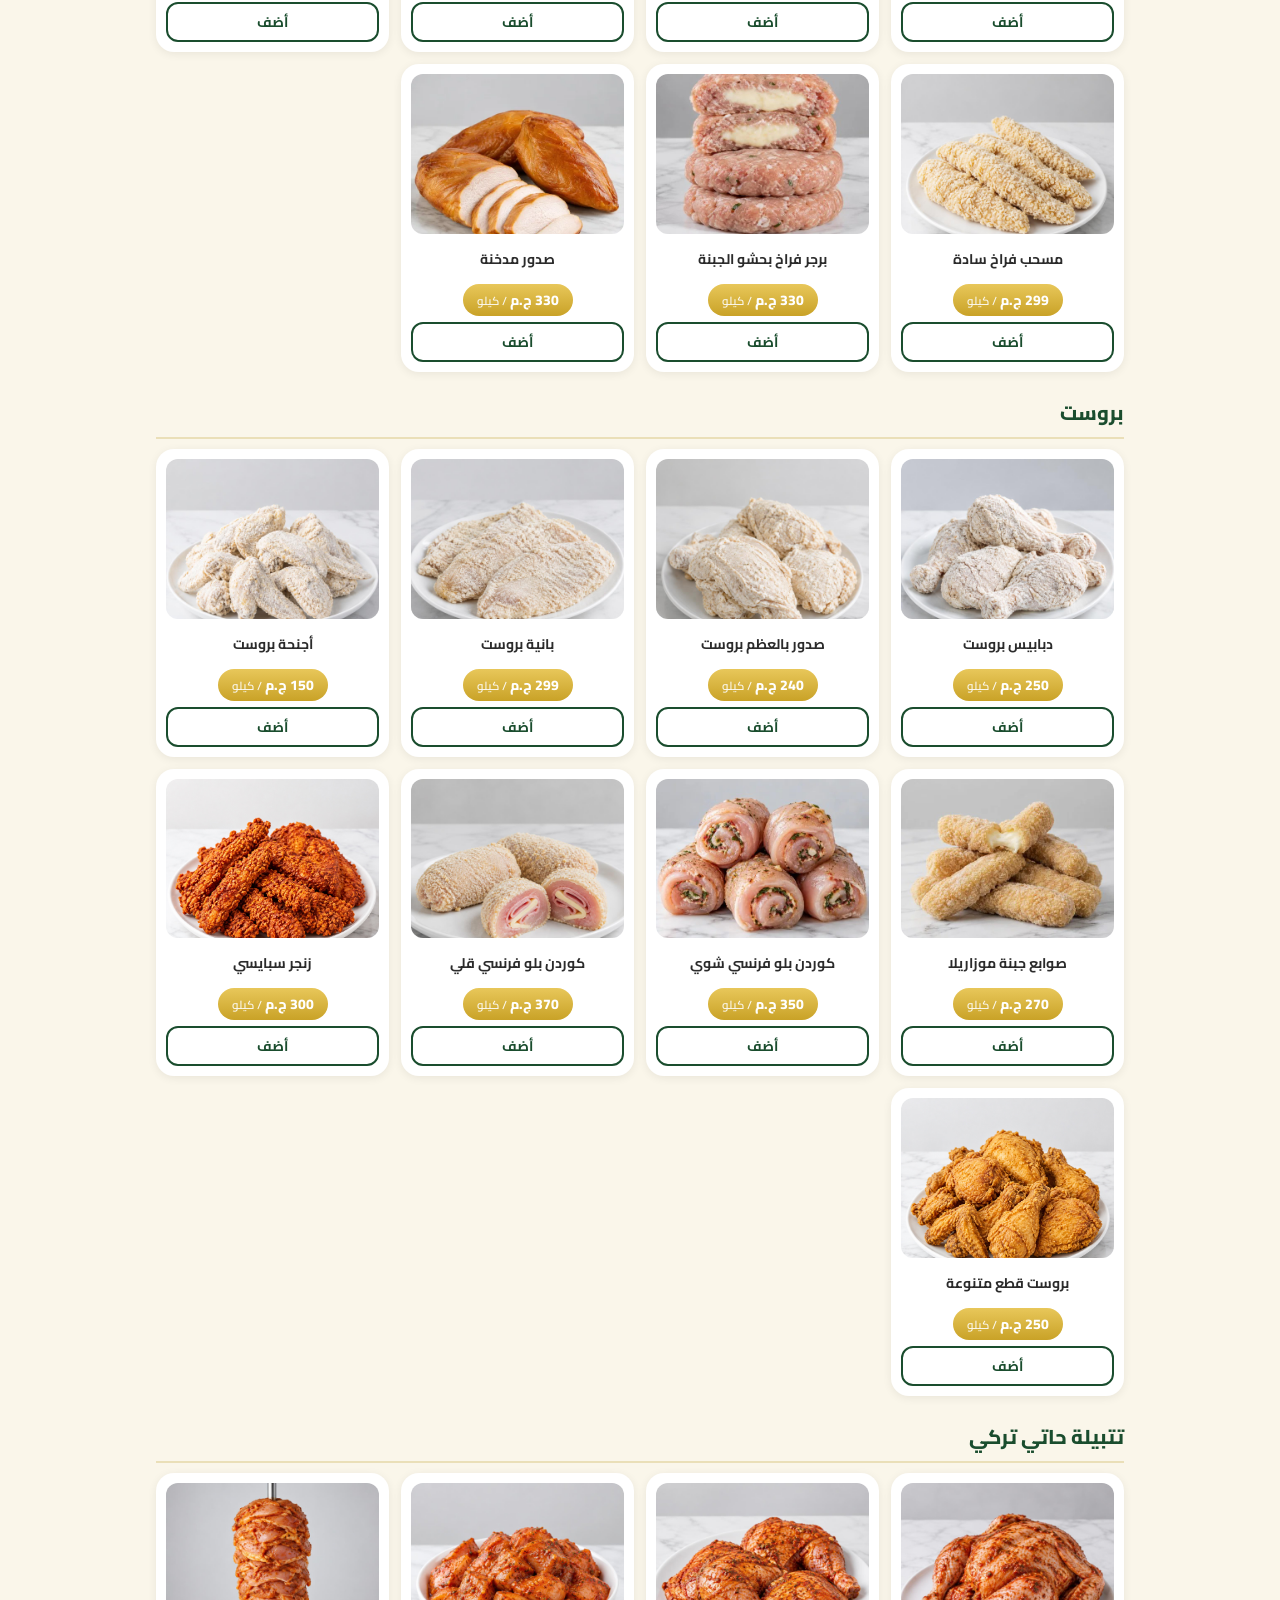
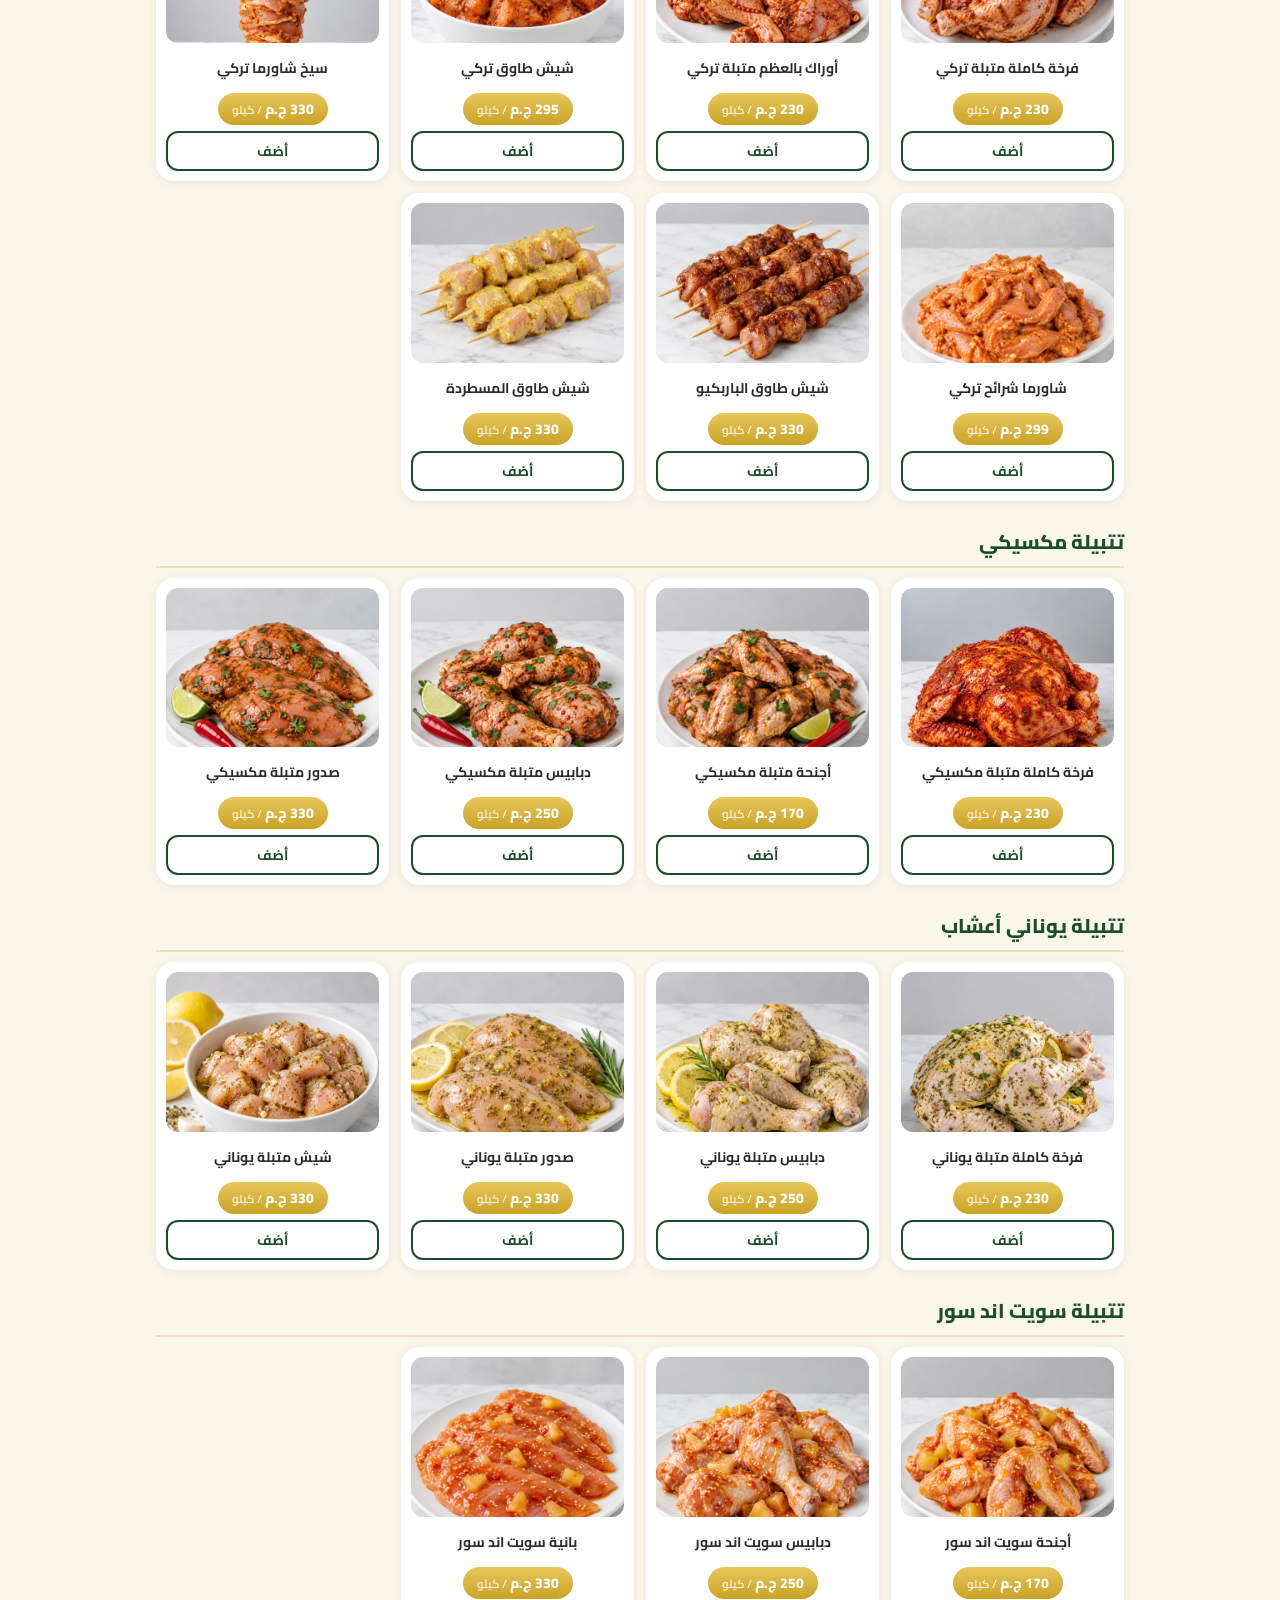
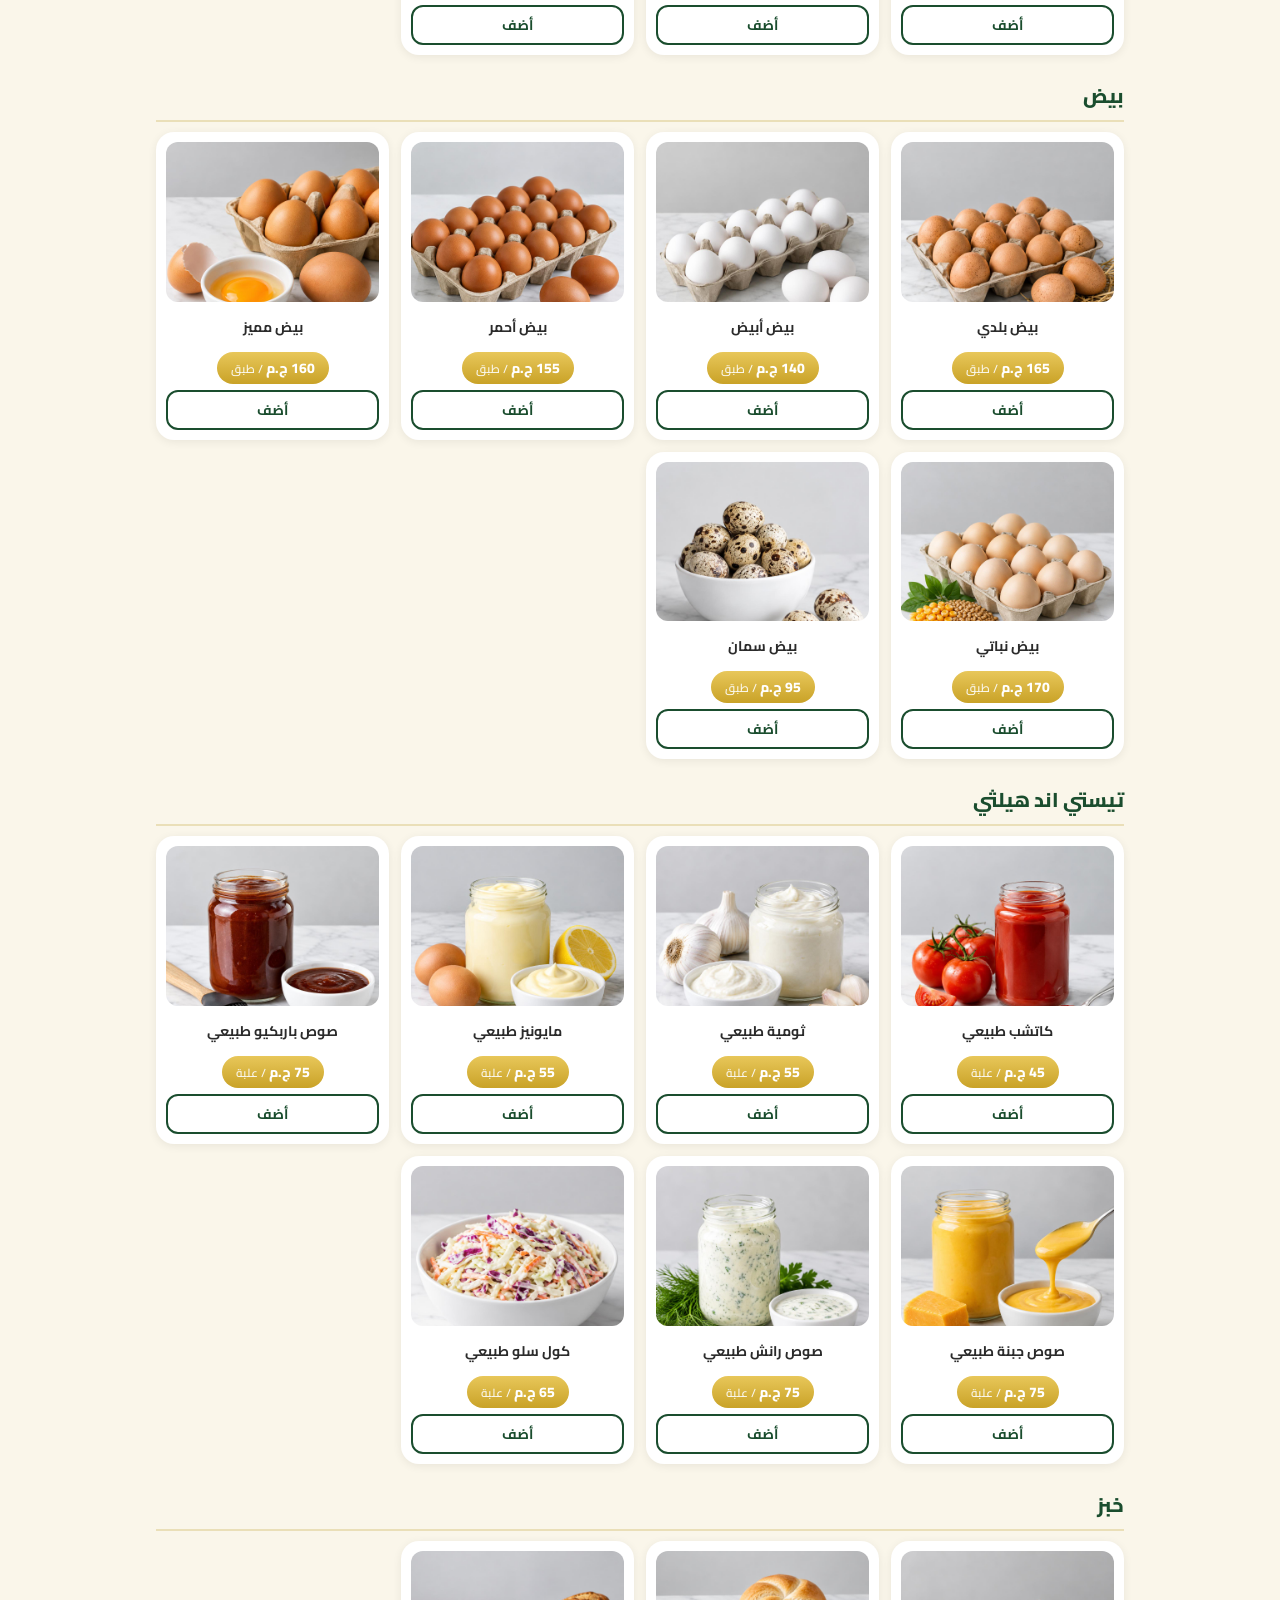
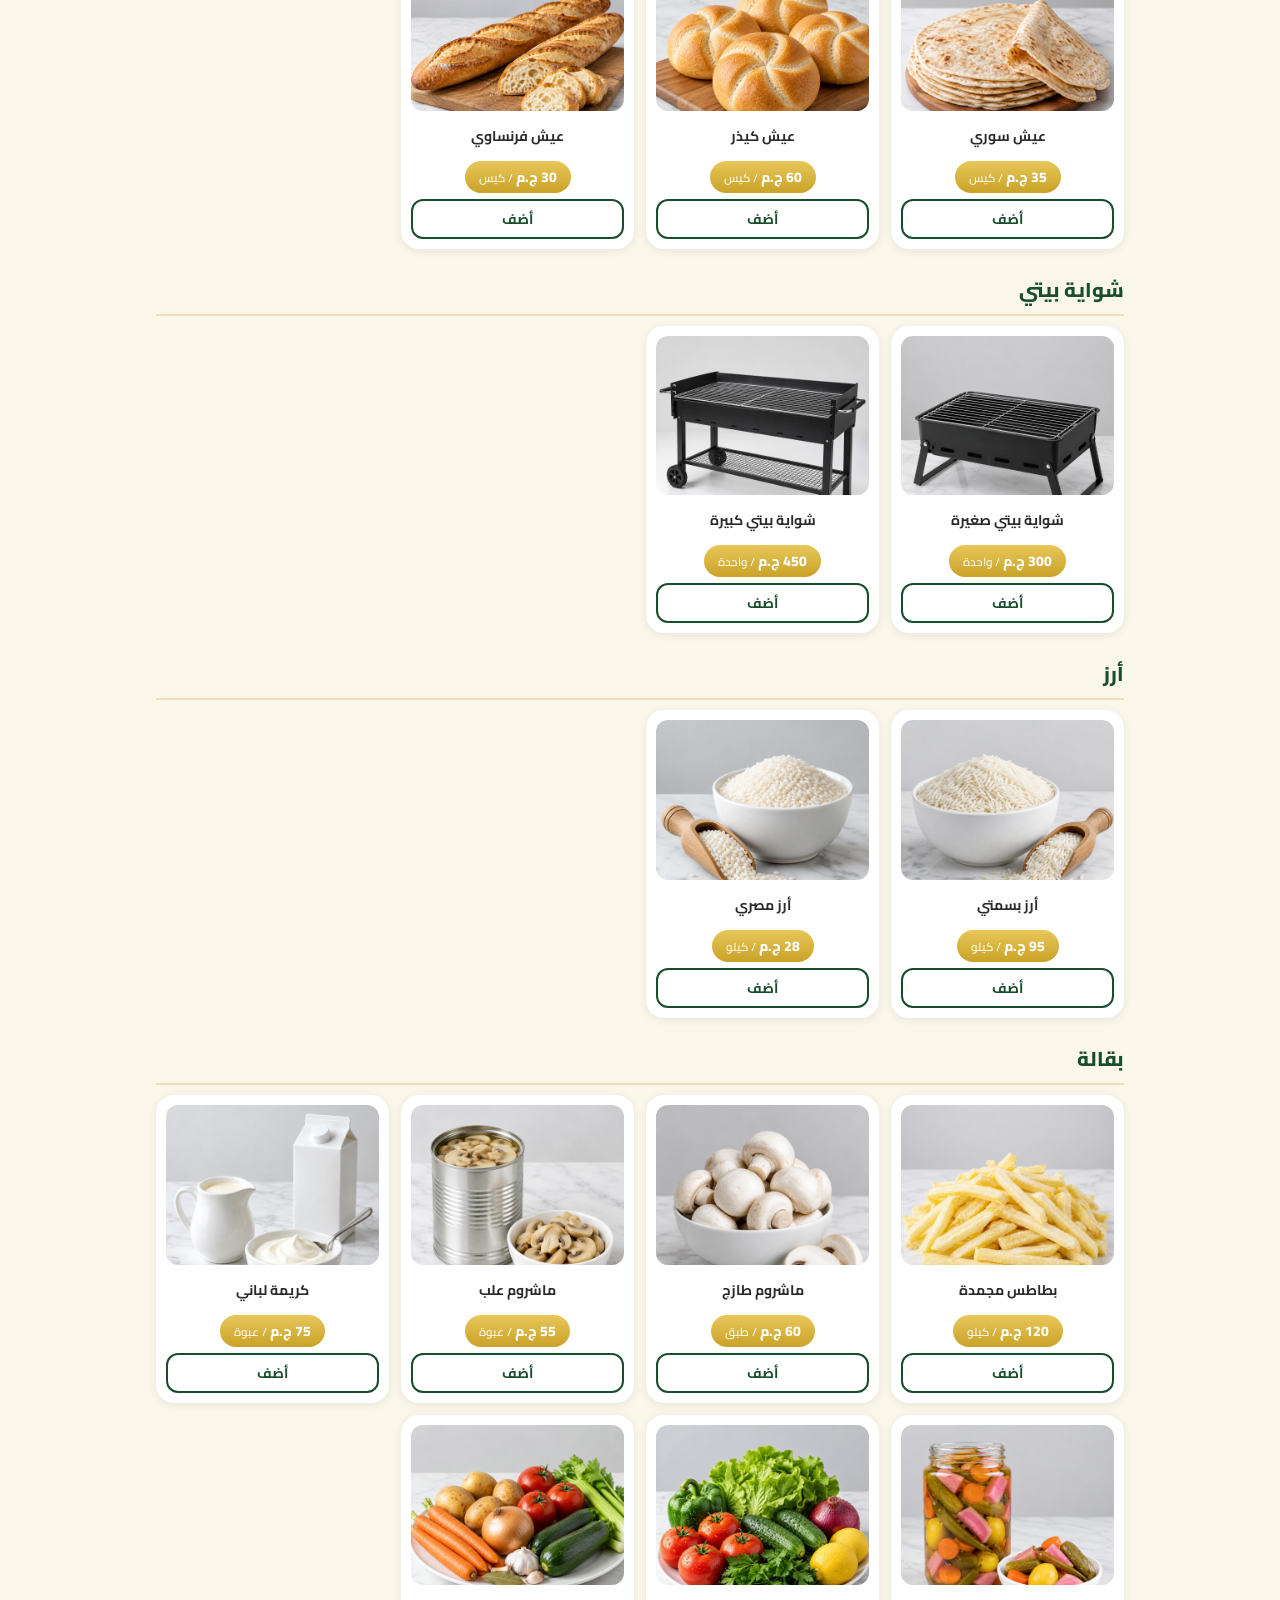
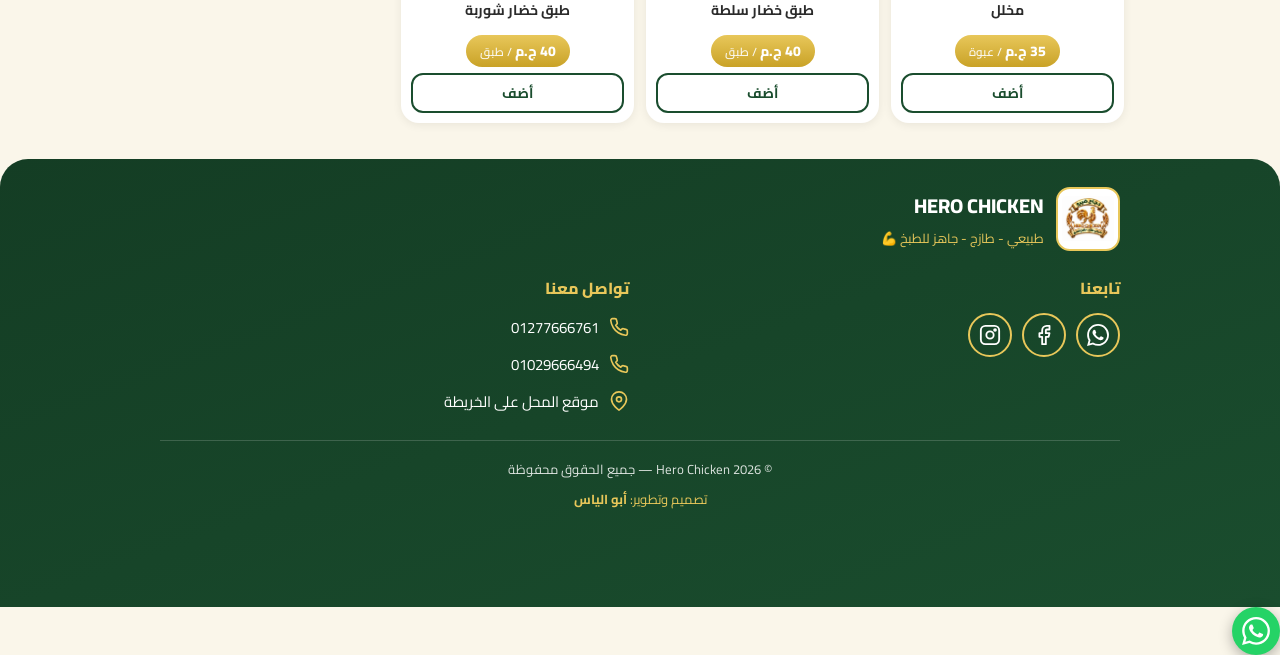
==== commit 7b0fb4c7: "Update mobile layout, install control and date markup" ====
--- a/index.html
+++ b/index.html
@@ -51,6 +51,12 @@
         <p class="brand__tag" id="tagline"></p>
       </div>
     </div>
+    <p class="hero__delivery" id="deliveryHint"></p>
+    <div class="hero__tools">
+      <time class="hero__date" id="todayDate"></time>
+      <button class="install-btn" id="installBtn" type="button" aria-describedby="installHint"></button>
+    </div>
+    <p class="install-hint" id="installHint" hidden></p>
   </header>
 
   <!-- ========== أزرار الأقسام (JS هيملاها) ========== -->
@@ -91,32 +97,28 @@
       </div>
     </div>
 
-    <button class="install-btn" id="installBtn" type="button"></button>
-    <p class="install-hint" id="installHint" hidden></p>
 
     <p class="footer__copy" id="copy"></p>
     <p class="footer__credit" id="credit"></p>
   </footer>
 
   <!-- ========== أزرار جنب الشاشة: واتساب + لأعلى ========== -->
-  <div class="fab-wrap" id="fabWrap">
+  <nav class="bottom-dock" id="fabWrap" aria-label="Quick actions">
+    <a class="fab fab--wa" id="waFab" href="#" target="_blank" rel="noopener"></a>
+    <button class="cart-bar" id="cartBar" type="button">
+      <span id="cartCount"></span>
+      <span id="cartTotal"></span>
+    </button>
     <button class="fab fab--top" id="toTop" type="button" hidden>
       <svg viewBox="0 0 24 24" aria-hidden="true"><polyline points="18 15 12 9 6 15"/></svg>
     </button>
-    <a class="fab fab--wa" id="waFab" href="#" target="_blank" rel="noopener"></a>
-  </div>
-
-  <!-- ========== شريط السلة الثابت تحت ========== -->
-  <button class="cart-bar" id="cartBar" type="button">
-    <span id="cartCount"></span>
-    <span id="cartTotal"></span>
-  </button>
+  </nav>
 
   <!-- ========== نافذة اختيار الصنف (JS بيملاها) ========== -->
-  <div class="sheet" id="itemSheet"><div class="panel" id="itemPanel"></div></div>
+  <div class="sheet" id="itemSheet" role="dialog" aria-modal="true" aria-label="Product options"><div class="panel" id="itemPanel"></div></div>
 
   <!-- ========== نافذة الطلب ========== -->
-  <div class="sheet" id="sheet">
+  <div class="sheet" id="sheet" role="dialog" aria-modal="true" aria-labelledby="cartTitle">
     <div class="panel">
       <button class="panel__close" id="closeBtn" type="button" aria-label="إغلاق">×</button>
 
@@ -176,4 +178,4 @@
   <script src="js/data.js"></script>
   <script src="js/main.js"></script>
 </body>
-</html>+</html>
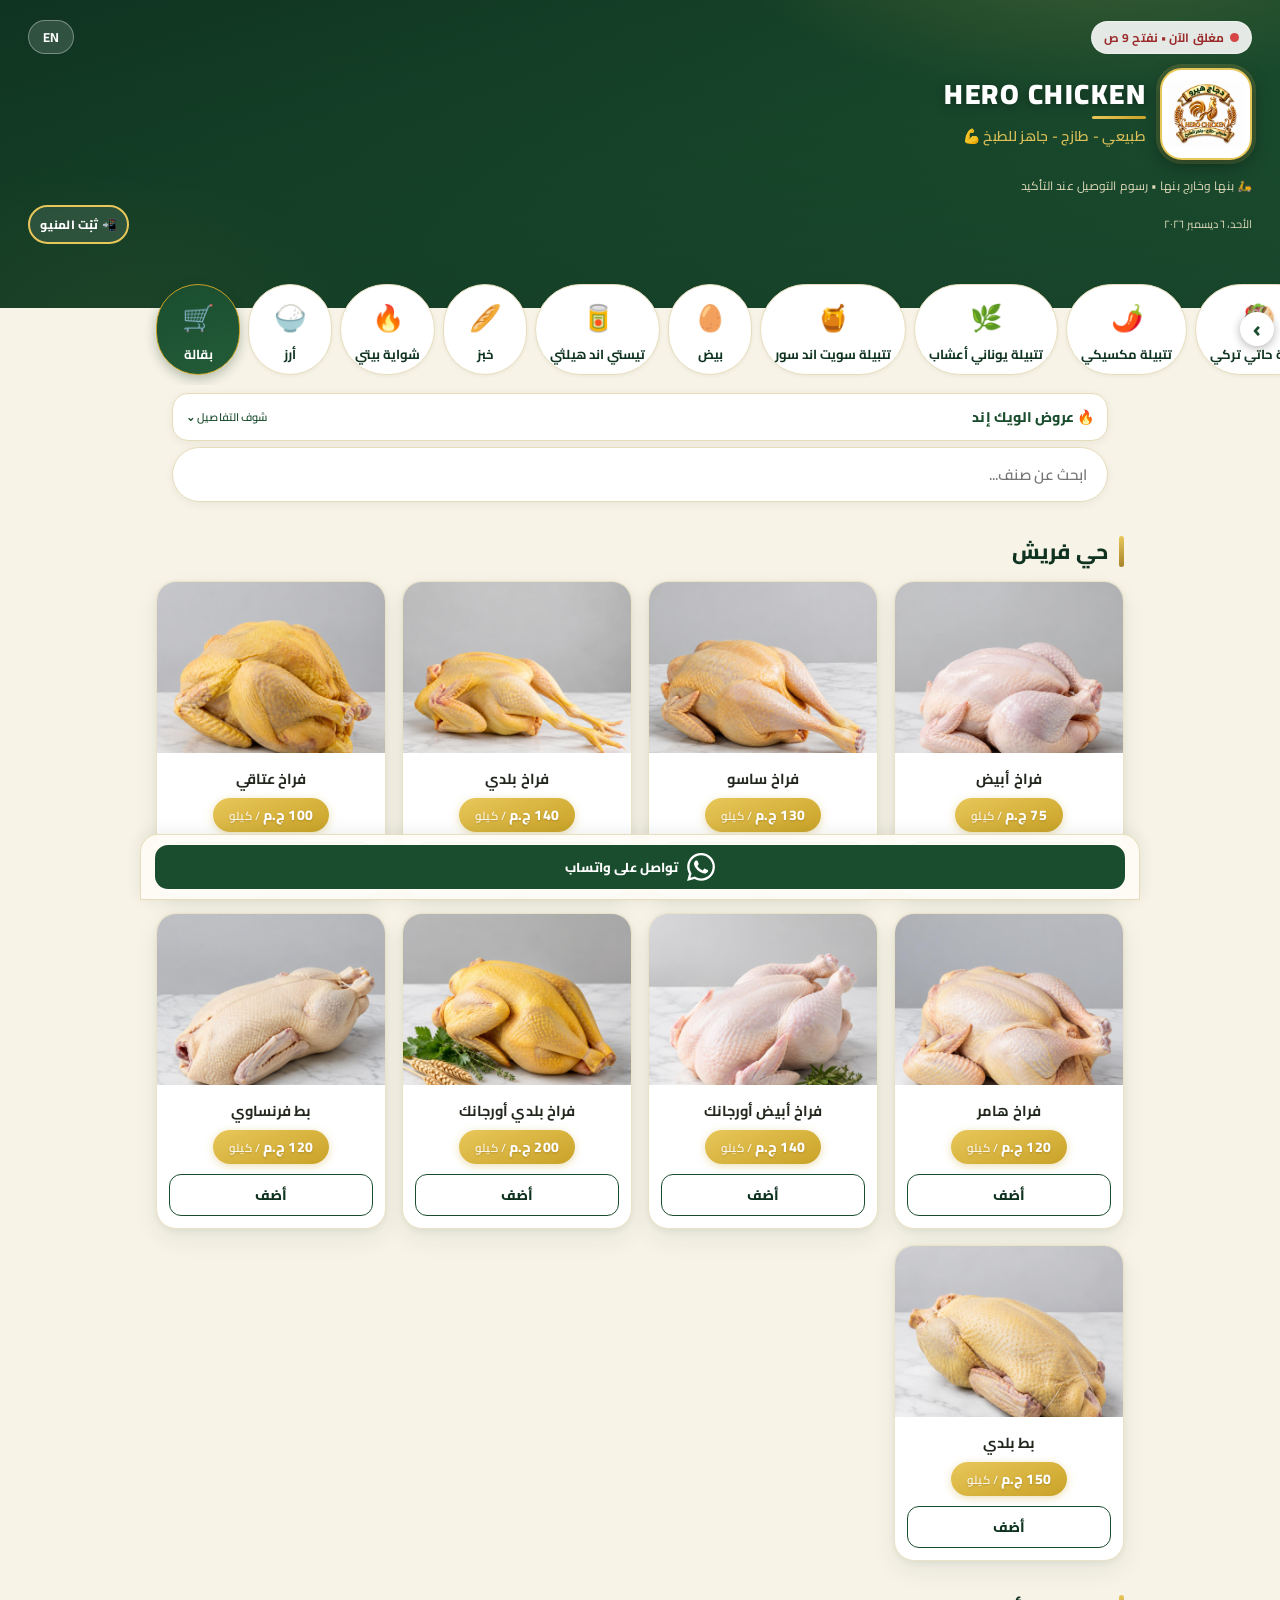
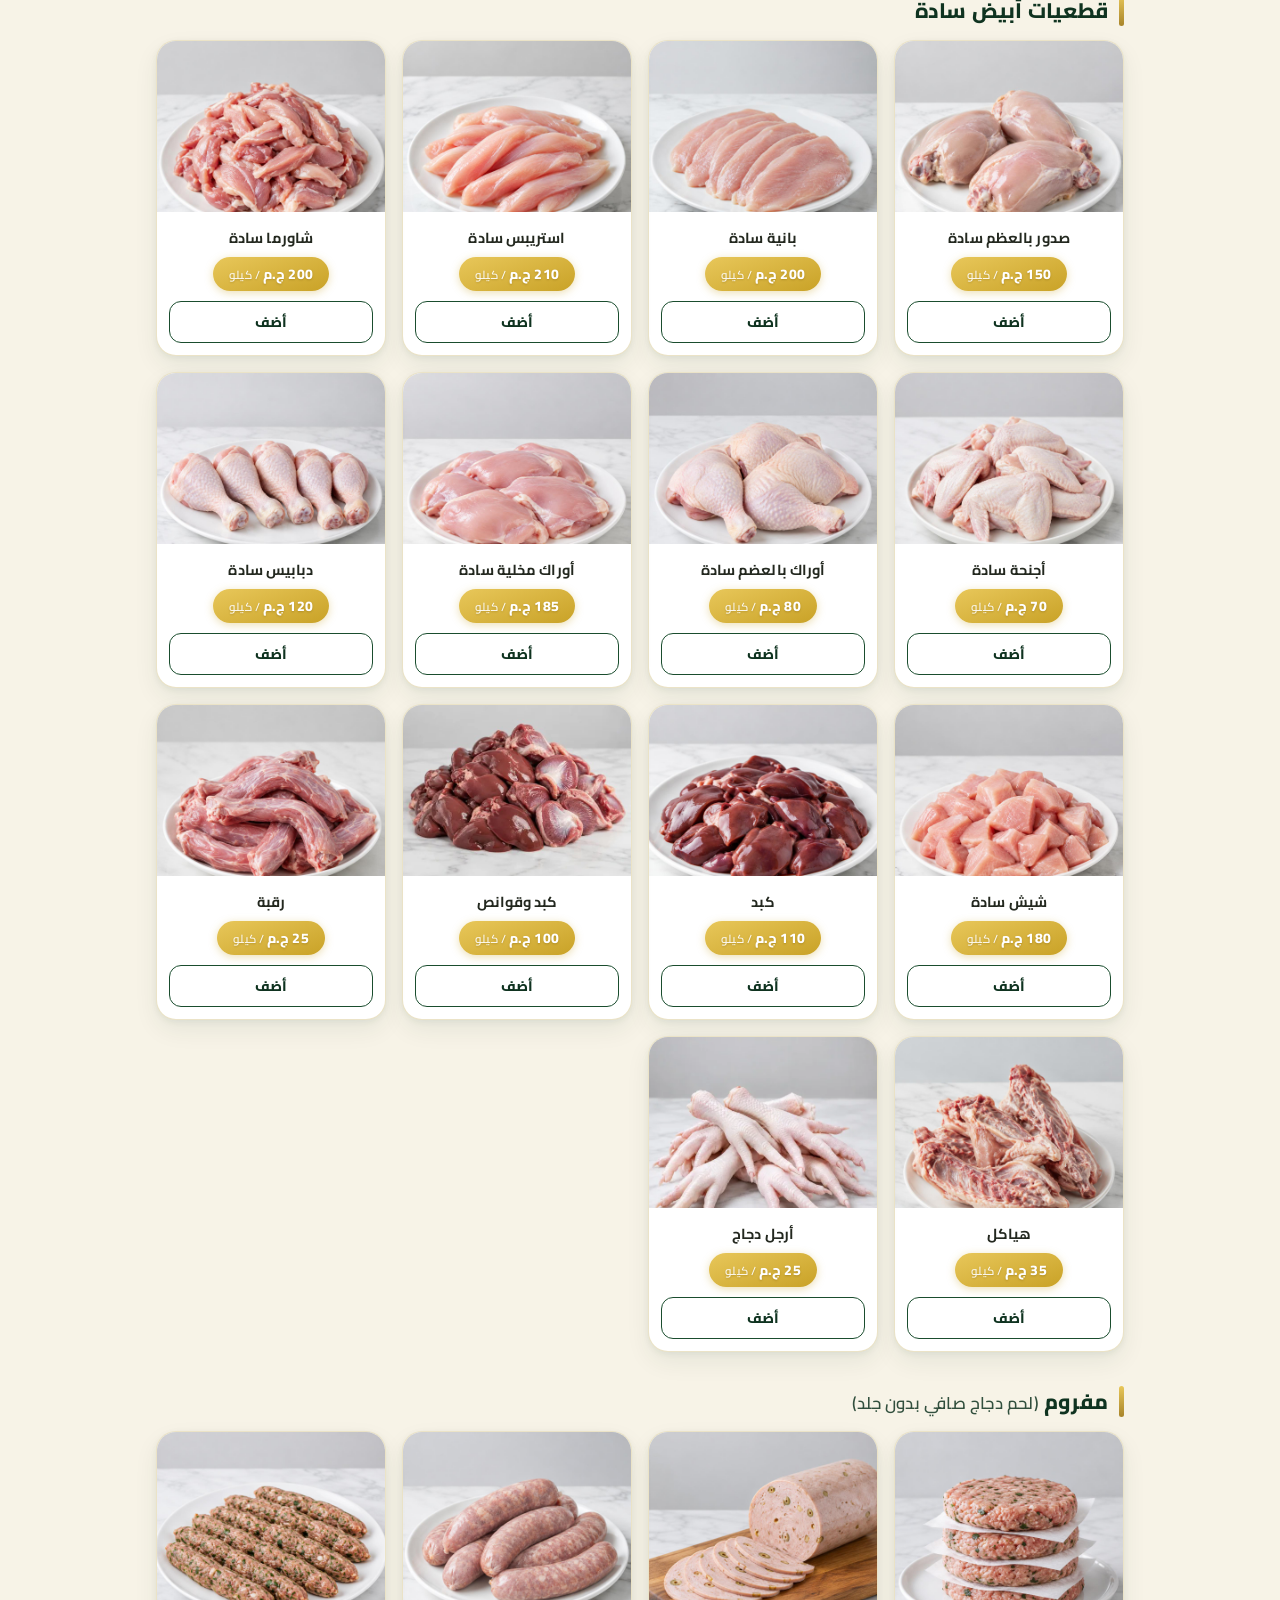
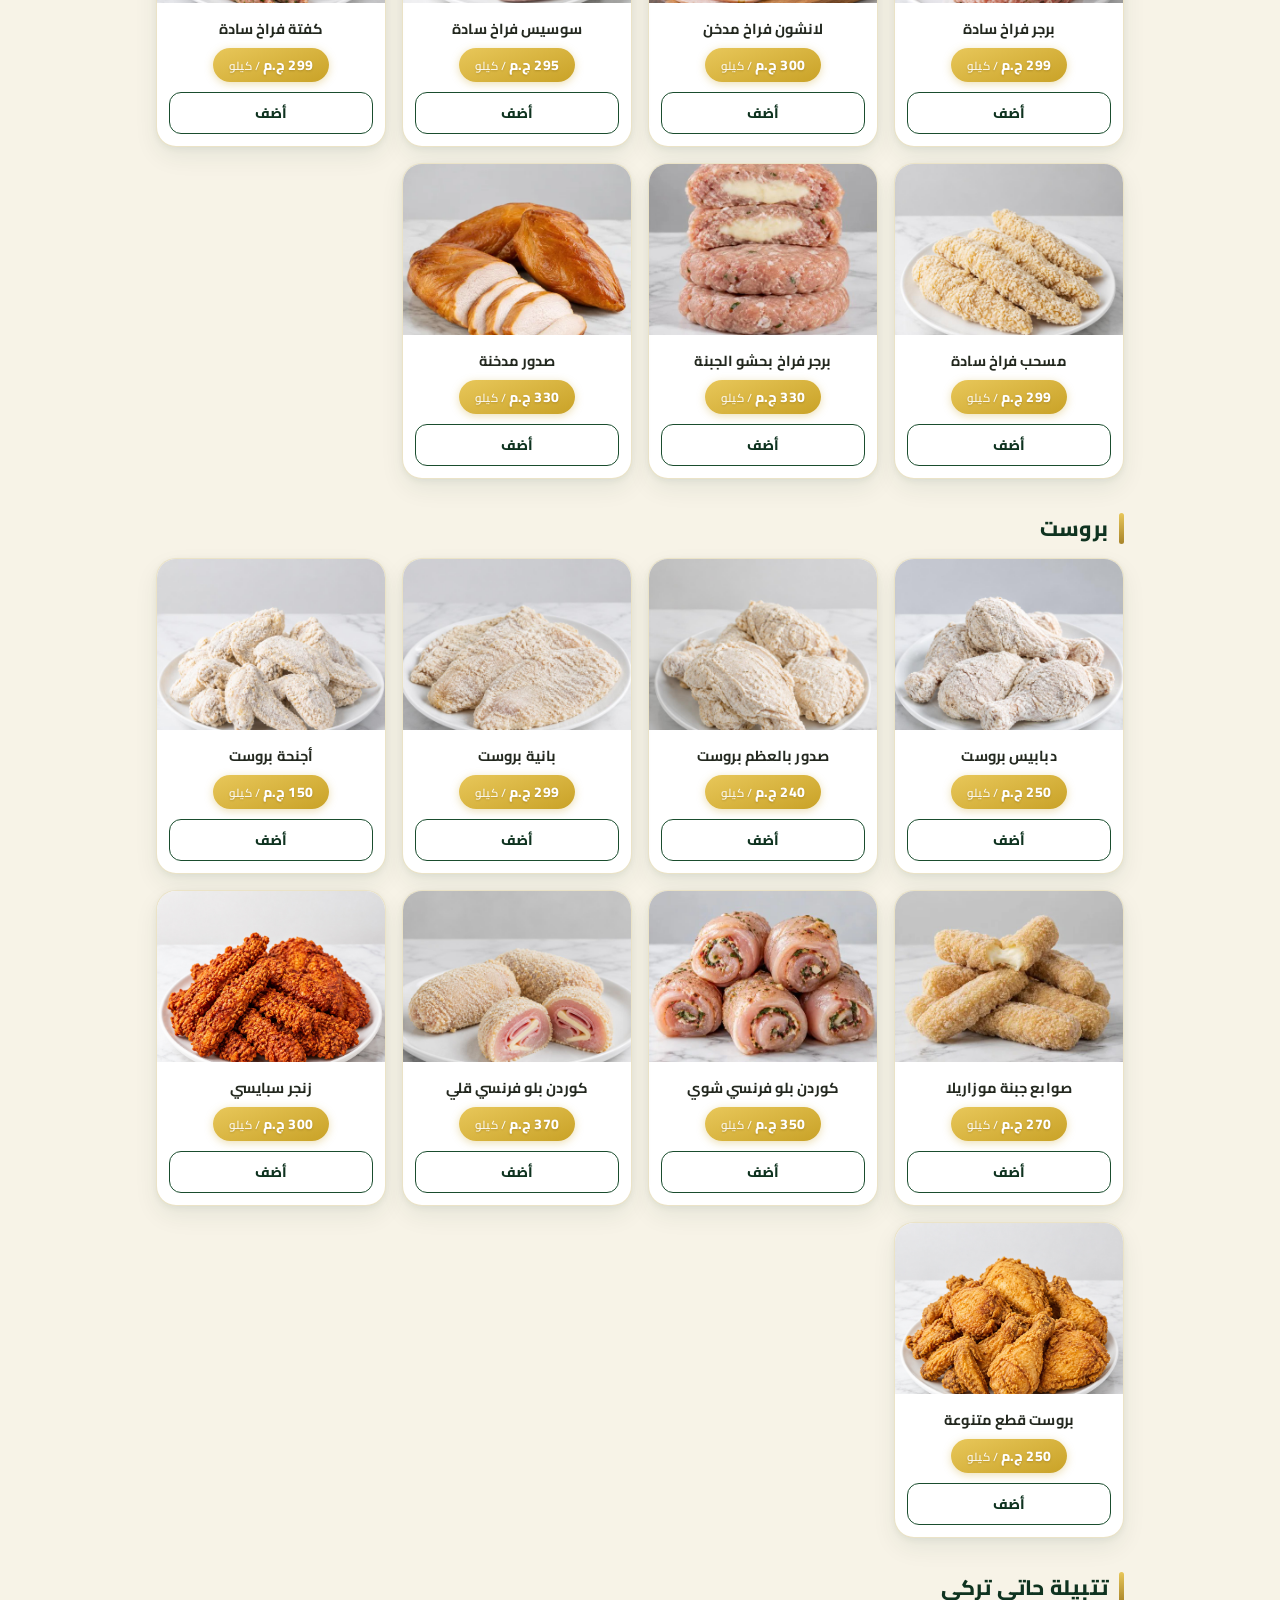
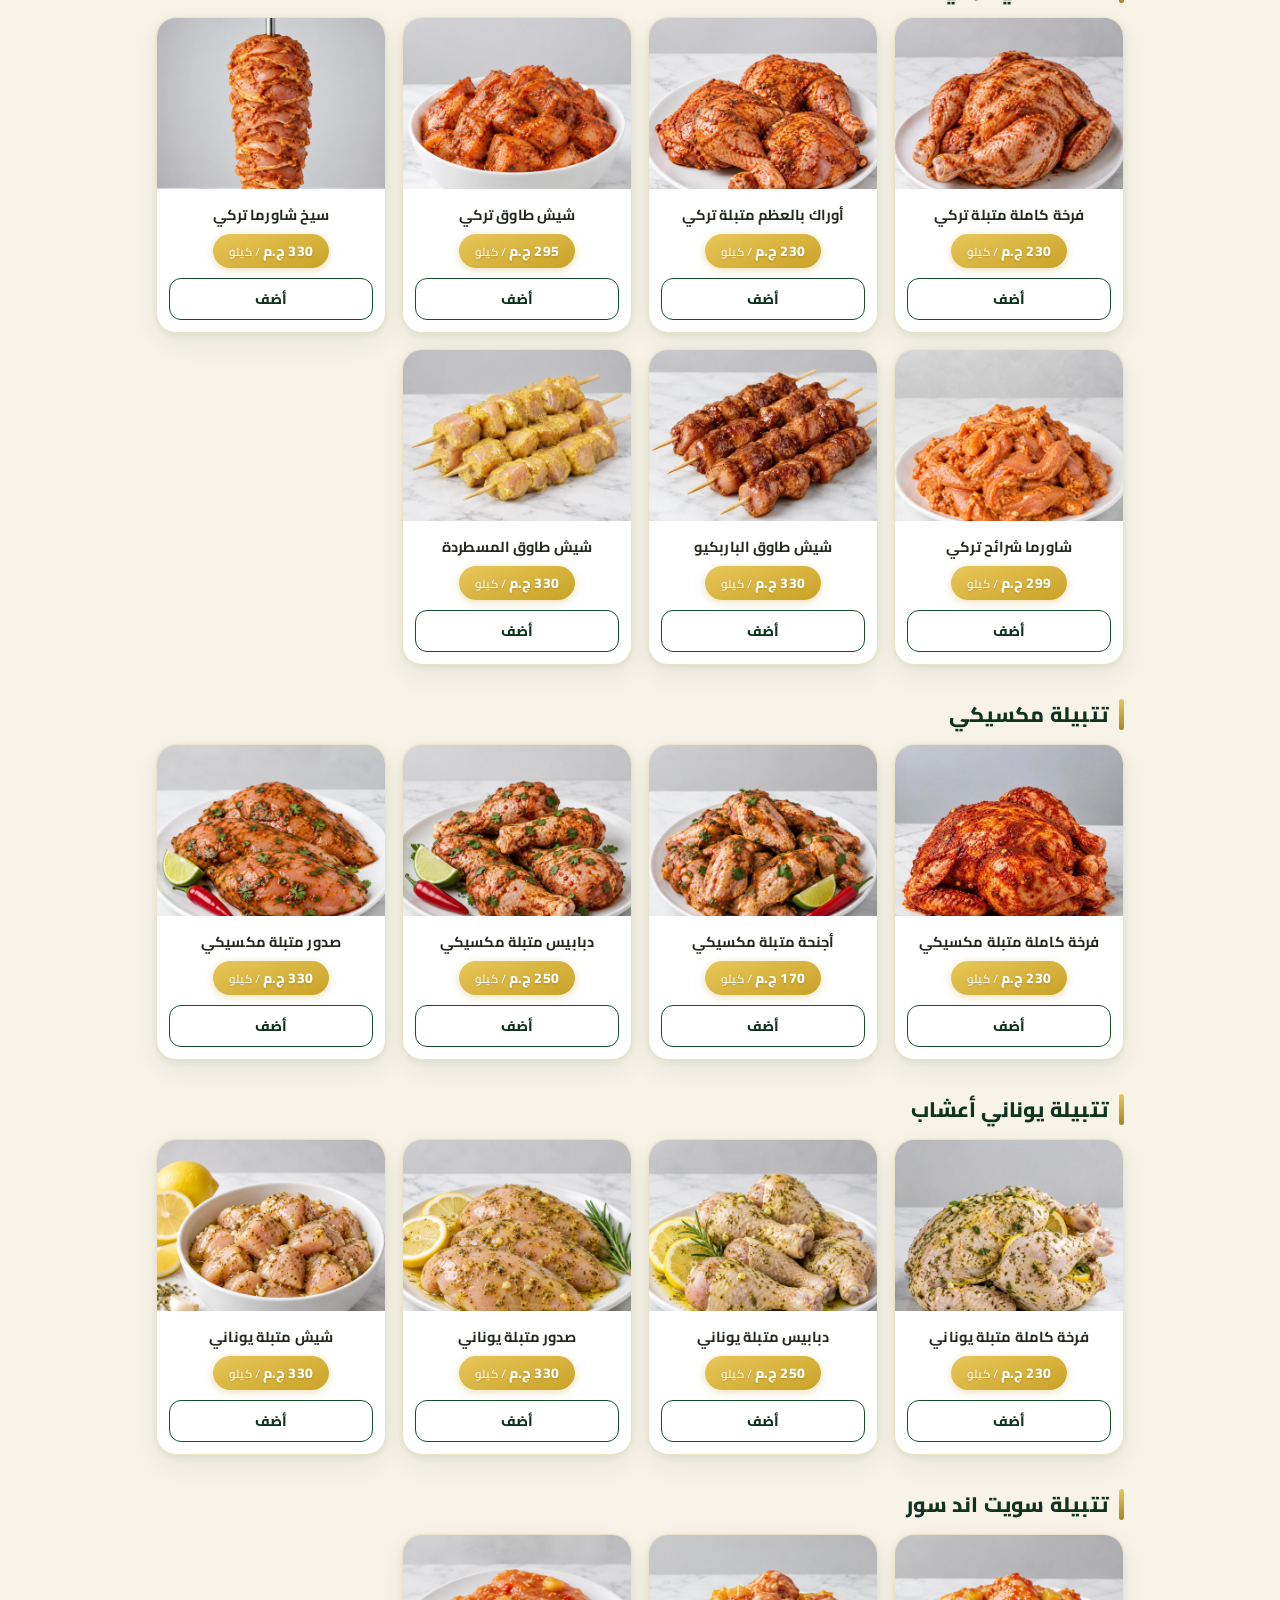
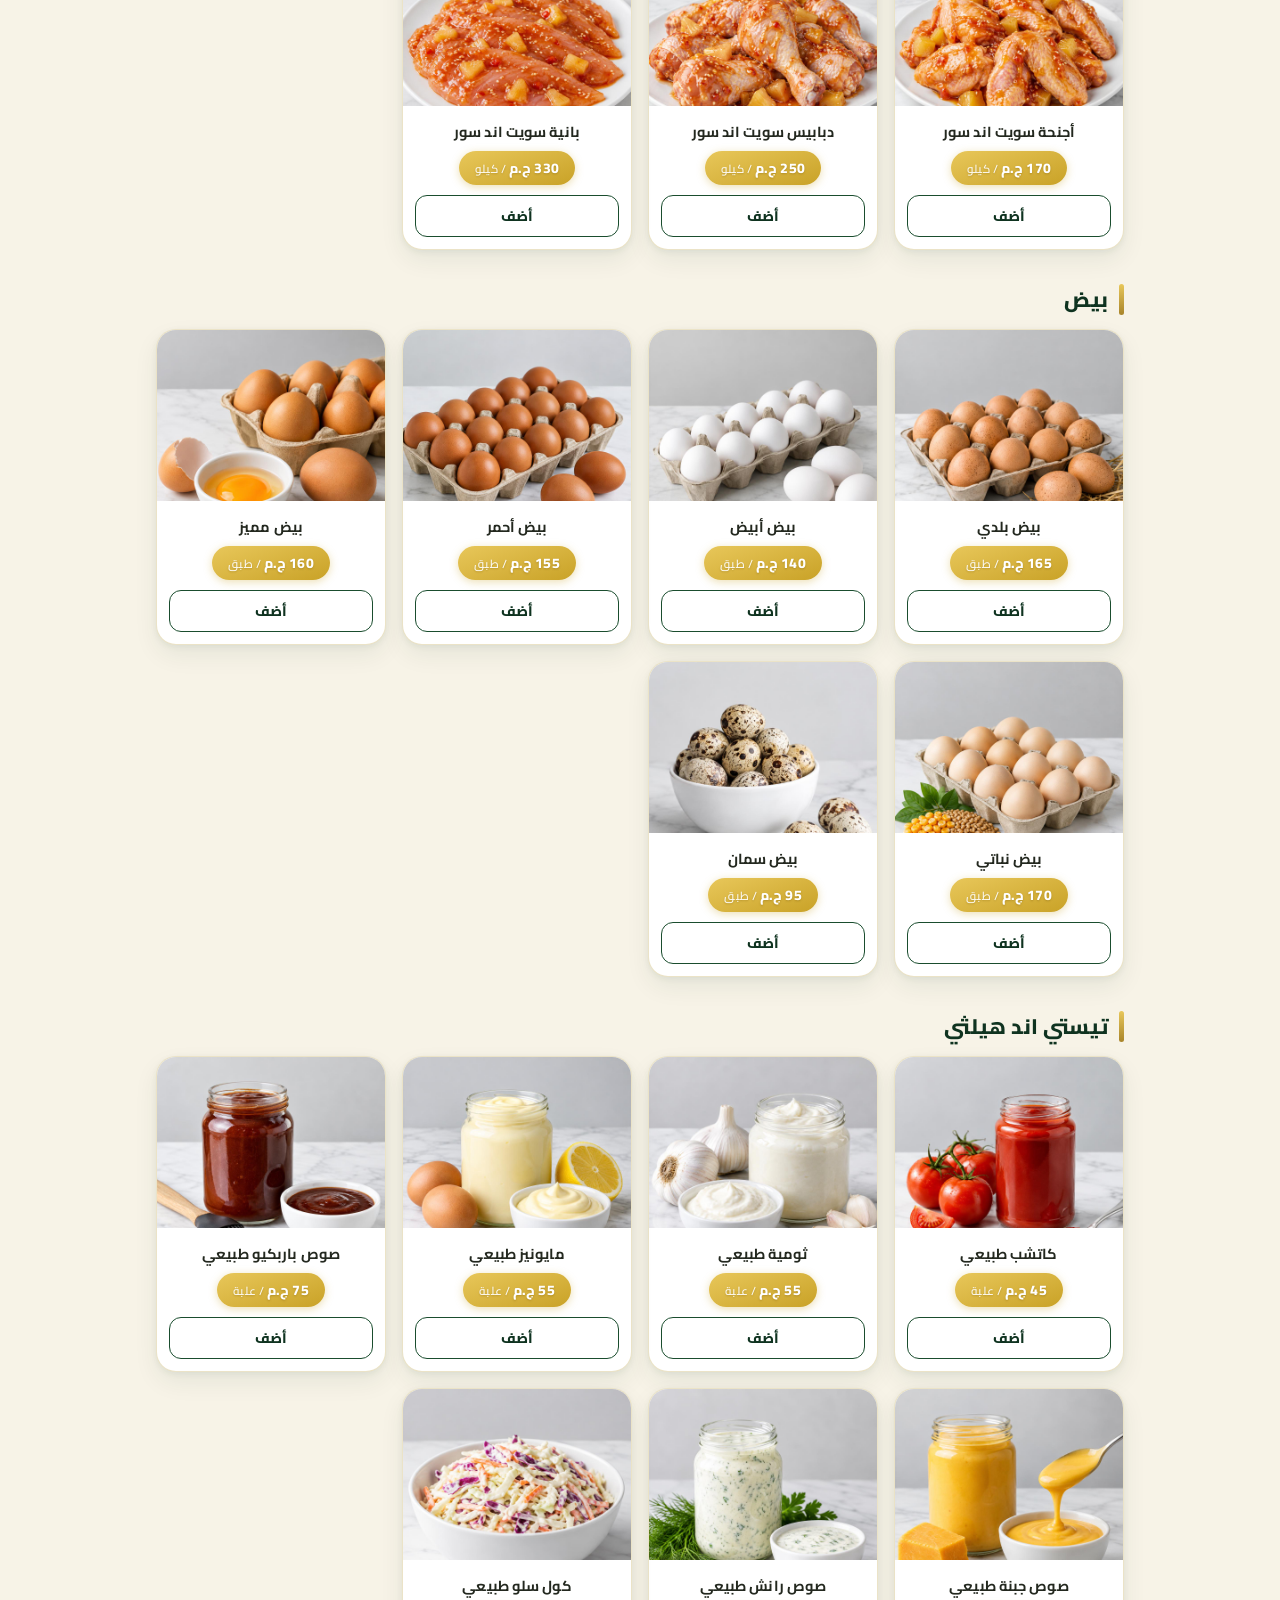
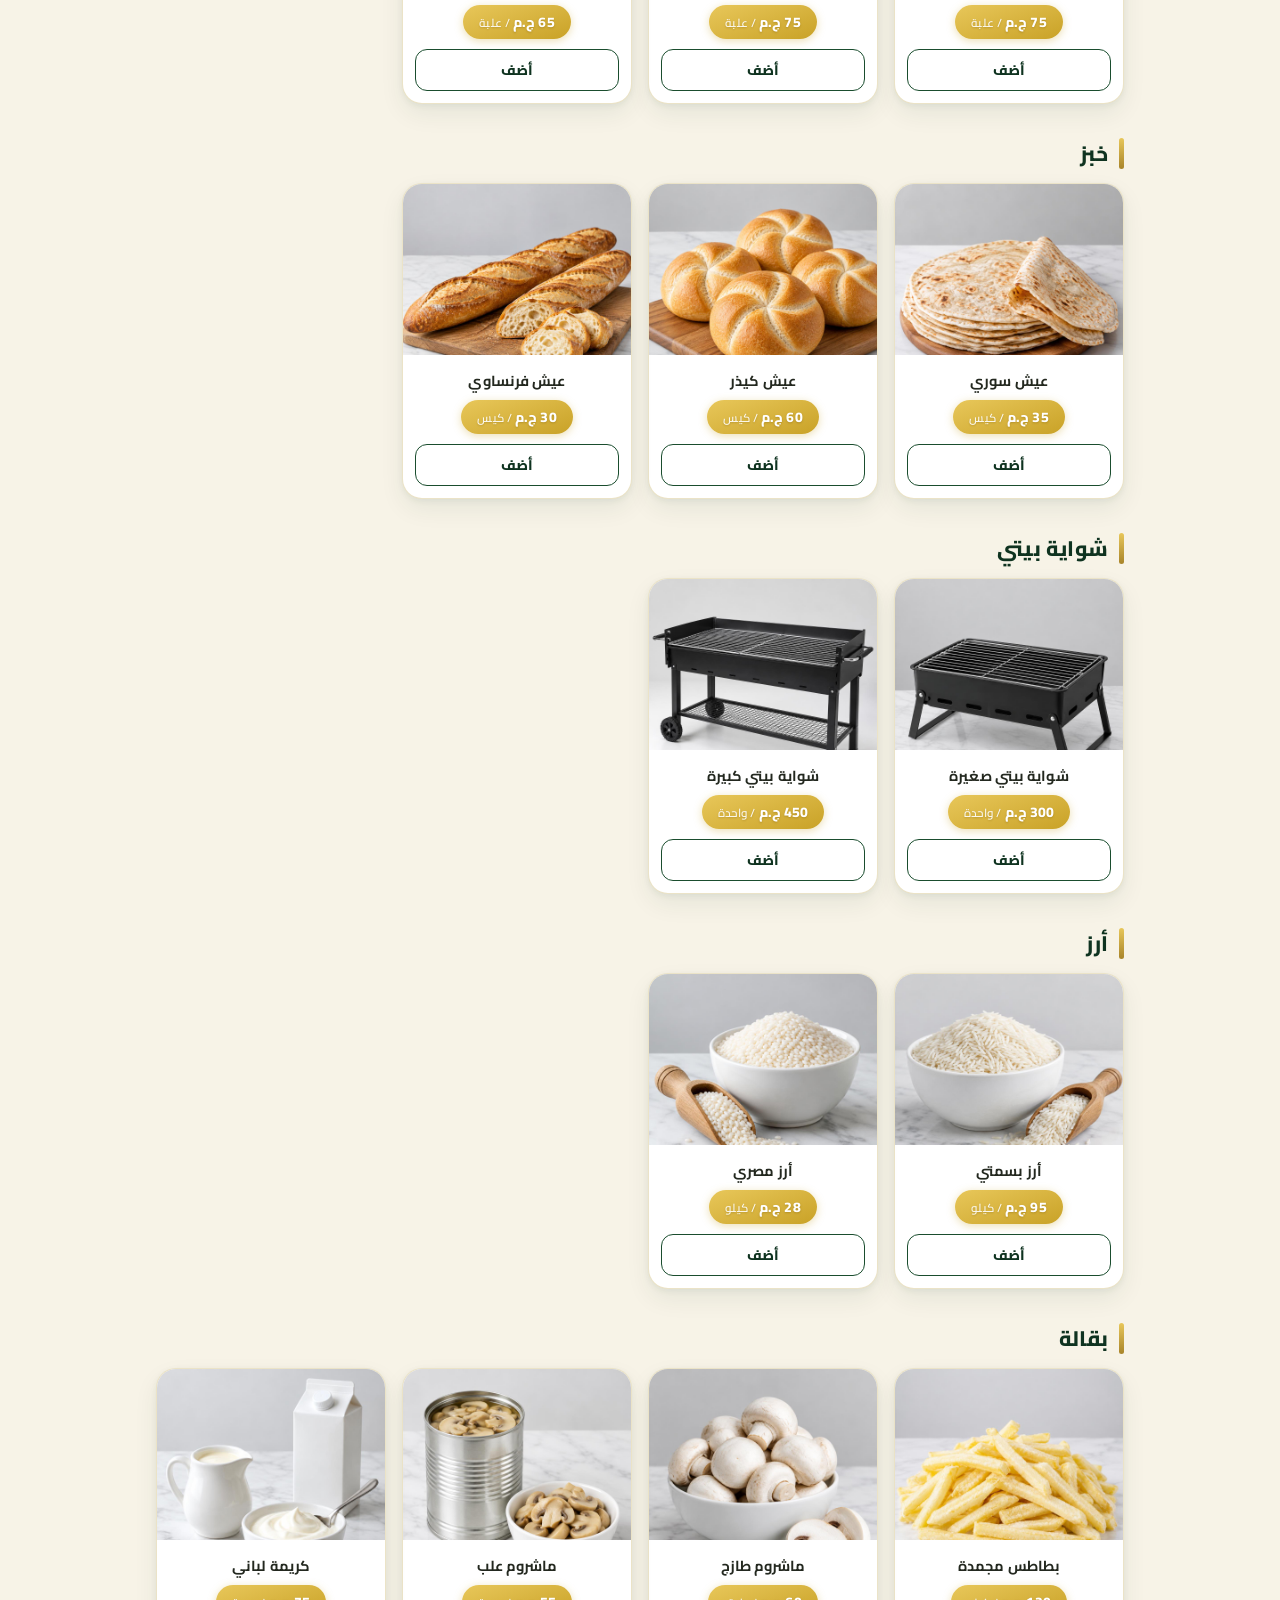
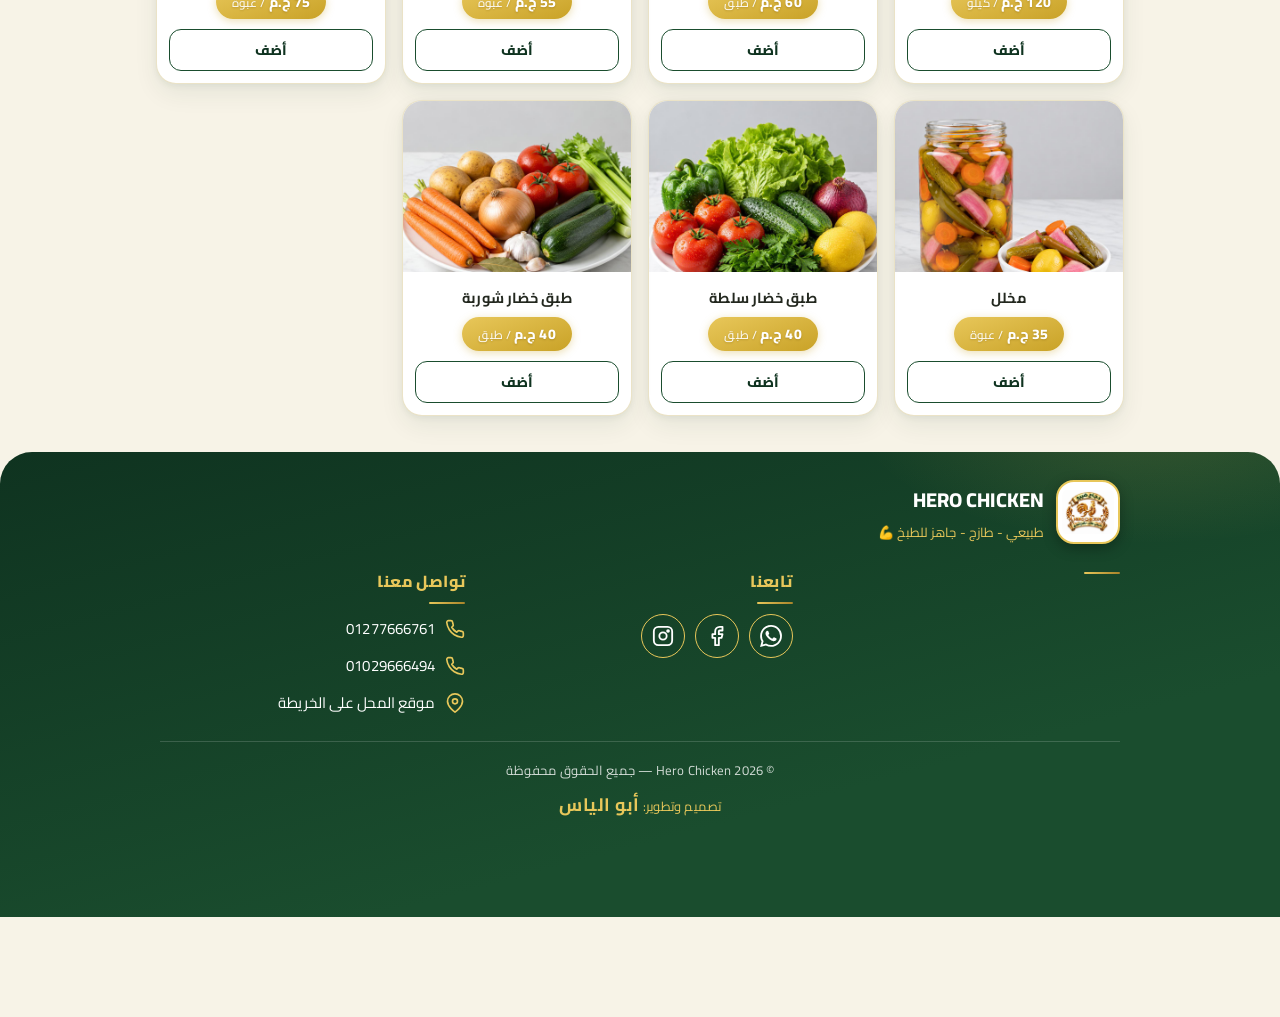
==== commit 39cef8cc: "index.html: Ruqaa font, concept.css link, footer category links" ====
--- a/index.html
+++ b/index.html
@@ -26,10 +26,11 @@
   <!-- خط Cairo -->
   <link rel="preconnect" href="https://fonts.googleapis.com">
   <link rel="preconnect" href="https://fonts.gstatic.com" crossorigin>
-  <link href="https://fonts.googleapis.com/css2?family=Cairo:wght@400;600;800&display=swap" rel="stylesheet">
+  <link href="https://fonts.googleapis.com/css2?family=Cairo:wght@300;400;600;700;800;900&family=Ruqaa:wght@400;700&display=swap" rel="stylesheet">
 
   <!-- التنسيق (الخطوة الجاية) -->
   <link rel="stylesheet" href="css/style.css">
+  <link rel="stylesheet" href="css/concept.css">
 </head>
 <body>
 
@@ -87,6 +88,10 @@
     </div>
 
     <div class="footer__cols">
+      <div class="footer__col">
+        <h3 class="footer__title" id="catsTitle"></h3>
+        <nav class="footer__cats" id="footCats" aria-label="Menu categories"></nav>
+      </div>
       <div class="footer__col">
         <h3 class="footer__title" id="followTitle"></h3>
         <div class="social" id="social"></div>
--- a/css/style.css
+++ b/css/style.css
@@ -486,4 +486,62 @@
   /* الهيدر والأقسام بنفس عرض المحتوى على الشاشات الكبيرة */
   .hero { padding-inline: max(16px, calc((100% - 968px) / 2)); }
   .chips { padding-inline: max(16px, calc((100% - 968px) / 2)); }
-}+}
+
+/* Mobile-first refinement. Shared dock reserves a single bottom action area. */
+body { padding-bottom: calc(100px + env(safe-area-inset-bottom, 0px)); }
+body.sheet-open { overflow: hidden; }
+.hero__delivery { position: relative; z-index: 2; margin-top: 14px; font-size: 12px; color: #fff; }
+.bottom-dock { position: fixed; inset-inline: 0; bottom: 0; z-index: 10; display: flex; align-items: center; gap: 10px; padding: 10px 14px calc(10px + env(safe-area-inset-bottom, 0px)); background: #fffdf7; border-top: 1px solid var(--line); box-shadow: 0 -3px 16px #143d2414; }
+.bottom-dock .fab { flex: 0 0 44px; width: 44px; height: 44px; box-shadow: none; }
+.bottom-dock .cart-bar { position: static; flex: 1; min-width: 0; gap: 6px; border-radius: 13px; padding: 8px 10px; min-height: 44px; font-size: 12px; box-shadow: none; flex-wrap: wrap; }
+.bottom-dock #cartTotal { white-space: nowrap; }
+.bottom-dock .fab--top { margin-inline-start: auto; }
+.offers { border: 1px solid var(--line); border-radius: 14px; background: #fff; color: var(--green); overflow: hidden; }
+.offers summary { display: flex; justify-content: space-between; align-items: center; gap: 8px; padding: 10px 13px; cursor: pointer; font-weight: 800; font-size: 14px; list-style: none; }
+.offers summary::-webkit-details-marker { display: none; }
+.offers summary:focus-visible { outline: 3px solid var(--gold); outline-offset: -3px; }
+.offers__toggle { font-size: 11px; font-weight: 600; white-space: nowrap; }
+.offers__body { padding: 0 13px 12px; }
+.offers__entry { font-size: 13px; line-height: 1.8; padding: 10px 0; border-top: 1px solid var(--line); }
+.offers__note { font-size: 12px; line-height: 1.8; color: #66521d; background: #fff8dc; border-radius: 8px; padding: 8px; }
+.cart-note { line-height: 1.8; color: #555; }
+.panel { padding-bottom: calc(18px + env(safe-area-inset-bottom, 0px)); overscroll-behavior: contain; }
+.cat { scroll-margin-top: 90px; }
+@media (max-width: 699px) {
+  .hero { min-height: 0; padding: 12px 16px 18px; }
+  .hero__top { gap: 8px; }
+  .lang-btn { min-height: 36px; min-width: 44px; }
+  .brand { margin-top: 10px; gap: 10px; }
+  .brand__logo { width: 62px; height: 62px; border-radius: 14px; }
+  .brand__name { font-size: clamp(18px, 5.6vw, 25px); }
+  .brand__tag { font-size: 11px; line-height: 1.6; }
+  .hero__delivery { font-size: 10px; line-height: 1.8; margin-top: 8px; }
+  .chips-wrap { margin-top: 0; background: var(--cream); }
+  .chips { gap: 7px; padding: 8px 12px; }
+  .chip { min-width: auto; padding: 7px 11px; font-size: 12px; display: flex; align-items: center; gap: 6px; border-radius: 13px; }
+  .chip__icon { font-size: 19px; }
+  .chips-arrow { top: 12px; }
+  .banner { padding-top: 4px; }
+  .search { padding-top: 8px; }
+  .search input { padding: 9px 13px; font-size: 14px; }
+  .cat-title { margin-top: 16px; }
+  .cat { scroll-margin-top: 65px; }
+}
+@media (min-width: 1000px) {
+  .bottom-dock { max-width: 1000px; margin-inline: auto; border-radius: 18px 18px 0 0; border: 1px solid var(--line); }
+  .bottom-dock .cart-bar { font-size: 14px; }
+}
+@media (prefers-reduced-motion: reduce) { * { scroll-behavior: auto !important; transition: none !important; } }
+
+.bottom-dock .fab--wa { flex: 1; width: auto; border-radius: 13px; display: flex; justify-content: center; gap: 9px; background: var(--green); font-size: 13px; font-weight: 800; }
+.bottom-dock .fab--wa svg { flex: none; }
+body.has-cart .bottom-dock .fab--wa { flex: 0 0 44px; border-radius: 50%; background: var(--whatsapp); }
+body.has-cart .fab__label { display: none; }
+
+.hero__date { position: relative; display: block; z-index: 2; margin-top: 4px; color: #fff; font-size: 11px; line-height: 1.8; }
+
+.hero__tools { position: relative; z-index: 2; display: flex; flex-wrap: wrap; align-items: center; justify-content: space-between; gap: 8px; margin-top: 8px; }
+.hero__tools .hero__date { margin: 0; }
+.hero__tools .install-btn { width: auto; flex: none; margin: 0; padding: 6px 10px; min-height: 38px; border-radius: 12px; font-size: 12px; background: #ffffff15; }
+.hero > .install-hint { position: relative; z-index: 2; background: #143d24; color: #fff; border: 1px solid var(--gold); border-radius: 10px; padding: 10px; text-align: start; }
--- a/css/concept.css
+++ b/css/concept.css
@@ -0,0 +1,265 @@
+/* =========================================================
+   Hero Chicken - concept.css (تصور بصري «أشيك» - غير منشور)
+   طبقة تنسيق فوق style.css: نفس الهوية (أخضر/دهبي)،
+   خط أوضح، مسافات أهدى، كروت أنضف.
+   ========================================================= */
+
+/* ---------- هوية لونية أرقى ---------- */
+:root {
+  --gold: #c9a227;
+  --gold-light: #e8c75a;
+  --gold-deep: #a8842a;
+  --green: #1a4d2e;
+  --green-dark: #0f3320;
+  --green-soft: #235c39;
+  --cream: #f7f3e7;
+  --line: #e7dcba;
+  --ink: #23281f;
+  --radius: 20px;
+}
+
+body {
+  background:
+    radial-gradient(1200px 500px at 50% -180px, #fdf9ec 0%, var(--cream) 55%) fixed,
+    var(--cream);
+  color: var(--ink);
+  letter-spacing: .1px;
+}
+
+/* ---------- الهيدر ---------- */
+.hero {
+  background:
+    radial-gradient(600px 260px at 85% -60px, rgba(232, 199, 90, .22), transparent 60%),
+    radial-gradient(500px 300px at 8% 110%, rgba(232, 199, 90, .10), transparent 55%),
+    linear-gradient(165deg, var(--green-dark) 0%, var(--green) 55%, var(--green-soft) 100%);
+  padding-bottom: 64px;
+}
+.hero::after {
+  background: linear-gradient(180deg, rgba(15, 51, 32, .15), rgba(15, 51, 32, .55));
+}
+
+.brand__logo {
+  border: 2px solid var(--gold-light);
+  box-shadow: 0 6px 18px rgba(0, 0, 0, .35), 0 0 0 4px rgba(232, 199, 90, .18);
+  border-radius: 22px;
+}
+
+.brand__name {
+  font-weight: 900;
+  letter-spacing: 1.5px;
+  text-shadow: 0 2px 10px rgba(0, 0, 0, .35);
+}
+.brand__name::after {
+  content: "";
+  display: block;
+  width: 54px;
+  height: 3px;
+  margin-top: 6px;
+  border-radius: 3px;
+  background: linear-gradient(90deg, var(--gold-light), var(--gold));
+}
+.brand__tag { font-weight: 600; letter-spacing: .3px; opacity: .95; }
+
+.status, .lang-btn {
+  backdrop-filter: blur(8px);
+  -webkit-backdrop-filter: blur(8px);
+  border: 1px solid rgba(255, 255, 255, .35);
+}
+.status { background: rgba(255, 255, 255, .88); }
+.lang-btn { background: rgba(255, 255, 255, .14); color: #fff; border-radius: 999px; }
+
+.hero__tools .install-btn {
+  border-radius: 999px;
+  border-color: var(--gold-light);
+  background: rgba(255, 255, 255, .10);
+  backdrop-filter: blur(8px);
+  -webkit-backdrop-filter: blur(8px);
+  letter-spacing: .2px;
+}
+.hero__date, .hero__delivery { color: #f3e9c8; opacity: .92; }
+
+/* ---------- أزرار الأقسام ---------- */
+.chips { gap: 8px; padding-block: 10px; }
+.chips-wrap.is-stuck {
+  background: rgba(247, 243, 231, .9);
+  backdrop-filter: blur(10px);
+  -webkit-backdrop-filter: blur(10px);
+  box-shadow: 0 6px 16px rgba(20, 61, 36, .10);
+}
+.chip {
+  border-radius: 999px;
+  border: 1px solid var(--line);
+  box-shadow: 0 1px 4px rgba(20, 61, 36, .06);
+  color: var(--green-dark);
+  font-weight: 700;
+}
+.chip.is-active {
+  background: linear-gradient(160deg, var(--green), var(--green-soft));
+  border-color: var(--gold);
+  color: #fff;
+  box-shadow: 0 4px 12px rgba(20, 61, 36, .30);
+}
+.chip.is-active .chip__icon { filter: none; }
+
+/* ---------- عناوين الأقسام ---------- */
+.cat-title {
+  border-bottom: 0;
+  position: relative;
+  padding-bottom: 0;
+  padding-inline-start: 16px;
+  font-size: 21px;
+  font-weight: 800;
+  letter-spacing: .2px;
+  color: var(--green-dark);
+  margin-top: 30px;
+}
+.cat-title::before {
+  content: "";
+  position: absolute;
+  inset-inline-start: 0;
+  top: 4px;
+  bottom: 4px;
+  width: 5px;
+  border-radius: 4px;
+  background: linear-gradient(180deg, var(--gold-light), var(--gold-deep));
+}
+
+/* ---------- كروت المنتجات ---------- */
+.grid { gap: 16px; }
+.card {
+  padding: 0;
+  overflow: hidden;
+  align-items: stretch;
+  gap: 0;
+  border-radius: var(--radius);
+  border: 1px solid rgba(231, 220, 186, .8);
+  box-shadow: 0 2px 6px rgba(20, 61, 36, .06), 0 10px 24px rgba(20, 61, 36, .07);
+  transition: transform .15s ease, box-shadow .15s ease;
+}
+@media (hover: hover) {
+  .card:hover { transform: translateY(-3px); box-shadow: 0 6px 14px rgba(20, 61, 36, .10), 0 16px 32px rgba(20, 61, 36, .12); }
+}
+.card__img { border-radius: 0; }
+.card__name {
+  padding: 12px 12px 0;
+  font-size: 14.5px;
+  font-weight: 700;
+  color: var(--ink);
+  justify-content: center;
+}
+.card__price {
+  margin-top: 6px;
+  align-self: center;
+  border-radius: 999px;
+  padding: 4px 16px;
+  background: linear-gradient(160deg, var(--gold-light), var(--gold));
+  box-shadow: 0 2px 8px rgba(201, 162, 39, .35);
+  color: #fff;
+  text-shadow: 0 1px 2px rgba(120, 90, 10, .35);
+}
+.card__price s { text-shadow: none; }
+.card__ctl { padding: 10px 12px 12px; }
+.add-btn {
+  border-radius: 12px;
+  border-width: 1.5px;
+  border-color: var(--green);
+  color: var(--green-dark);
+  font-weight: 800;
+  letter-spacing: .2px;
+  padding: 7px;
+}
+.qty { border-radius: 12px; }
+
+.badge { border-radius: 999px; box-shadow: 0 2px 6px rgba(0, 0, 0, .25); }
+
+/* ---------- البحث والعروض ---------- */
+.search input {
+  border: 1px solid var(--line);
+  border-radius: 999px;
+  box-shadow: 0 2px 10px rgba(20, 61, 36, .06);
+  padding: 12px 20px;
+}
+.search input:focus { border-color: var(--gold); box-shadow: 0 0 0 4px rgba(201, 162, 39, .15); }
+.banner__track { border-radius: var(--radius); box-shadow: 0 4px 16px rgba(20, 61, 36, .12); }
+.offers { border-radius: 16px; box-shadow: 0 2px 10px rgba(20, 61, 36, .06); }
+
+/* ---------- الشريط السفلي ---------- */
+.bottom-dock {
+  background: rgba(255, 253, 247, .82);
+  backdrop-filter: blur(14px);
+  -webkit-backdrop-filter: blur(14px);
+  border-top: 1px solid rgba(231, 220, 186, .9);
+}
+.bottom-dock .cart-bar { border-radius: 999px; border-width: 1.5px; }
+
+/* ---------- النوافذ ---------- */
+.panel { border-radius: 26px 26px 0 0; }
+.panel__title { letter-spacing: .2px; }
+.pill { border-radius: 999px; border-width: 1.5px; }
+.pill.is-on { background: linear-gradient(#fff, #fbf0c8); }
+.field { border-radius: 12px; }
+.send-btn { border-radius: 14px; box-shadow: 0 4px 14px rgba(37, 211, 102, .30); }
+.back-btn { border-radius: 14px; border-width: 1.5px; }
+
+/* ---------- الفوتر ---------- */
+.footer {
+  background:
+    radial-gradient(500px 220px at 90% -40px, rgba(232, 199, 90, .16), transparent 60%),
+    linear-gradient(165deg, var(--green-dark), var(--green) 70%);
+  border-radius: 32px 32px 0 0;
+}
+.footer__logo { border-radius: 18px; box-shadow: 0 4px 14px rgba(0, 0, 0, .3); }
+.footer__title { letter-spacing: .4px; }
+.footer__title::after {
+  content: "";
+  display: block;
+  width: 36px;
+  height: 2px;
+  margin-top: 6px;
+  border-radius: 2px;
+  background: linear-gradient(90deg, var(--gold-light), var(--gold-deep));
+}
+.social__link { border-width: 1.5px; }
+.footer__copy { opacity: .8; }
+.footer__credit strong, .footer__credit a {
+  font-family: "Ruqaa", Cairo, Tahoma, sans-serif;
+  font-weight: 700;
+  font-size: 18px;
+  letter-spacing: .5px;
+  color: var(--gold-light);
+  text-decoration: none;
+}
+
+/* روابط الأقسام في الفوتر */
+.footer__cats { display: flex; flex-wrap: wrap; gap: 8px; }
+.footer__cat {
+  display: inline-flex;
+  align-items: center;
+  gap: 6px;
+  padding: 6px 14px;
+  border: 1px solid rgba(232, 199, 90, .55);
+  border-radius: 999px;
+  color: #fff;
+  text-decoration: none;
+  font-size: 13px;
+  font-weight: 700;
+  transition: background .2s, color .2s;
+}
+.footer__cat:hover, .footer__cat:focus-visible { background: var(--gold-light); color: var(--green-dark); }
+@media (min-width: 700px) {
+  .footer__cols { grid-template-columns: repeat(auto-fit, minmax(190px, 1fr)); }
+}
+@media (prefers-reduced-motion: no-preference) { html { scroll-behavior: smooth; } }
+
+/* ---------- موبايل ---------- */
+@media (max-width: 699px) {
+  .brand__name { letter-spacing: .8px; }
+  .grid { gap: 12px; }
+  .cat-title { margin-top: 24px; }
+}
+
+/* ---------- ديسكتوب: الهيدر بعرض الشاشة بهامش بسيط ---------- */
+@media (min-width: 1000px) {
+  .hero { padding-inline: 28px; }
+  .brand { margin-top: 14px; }
+}
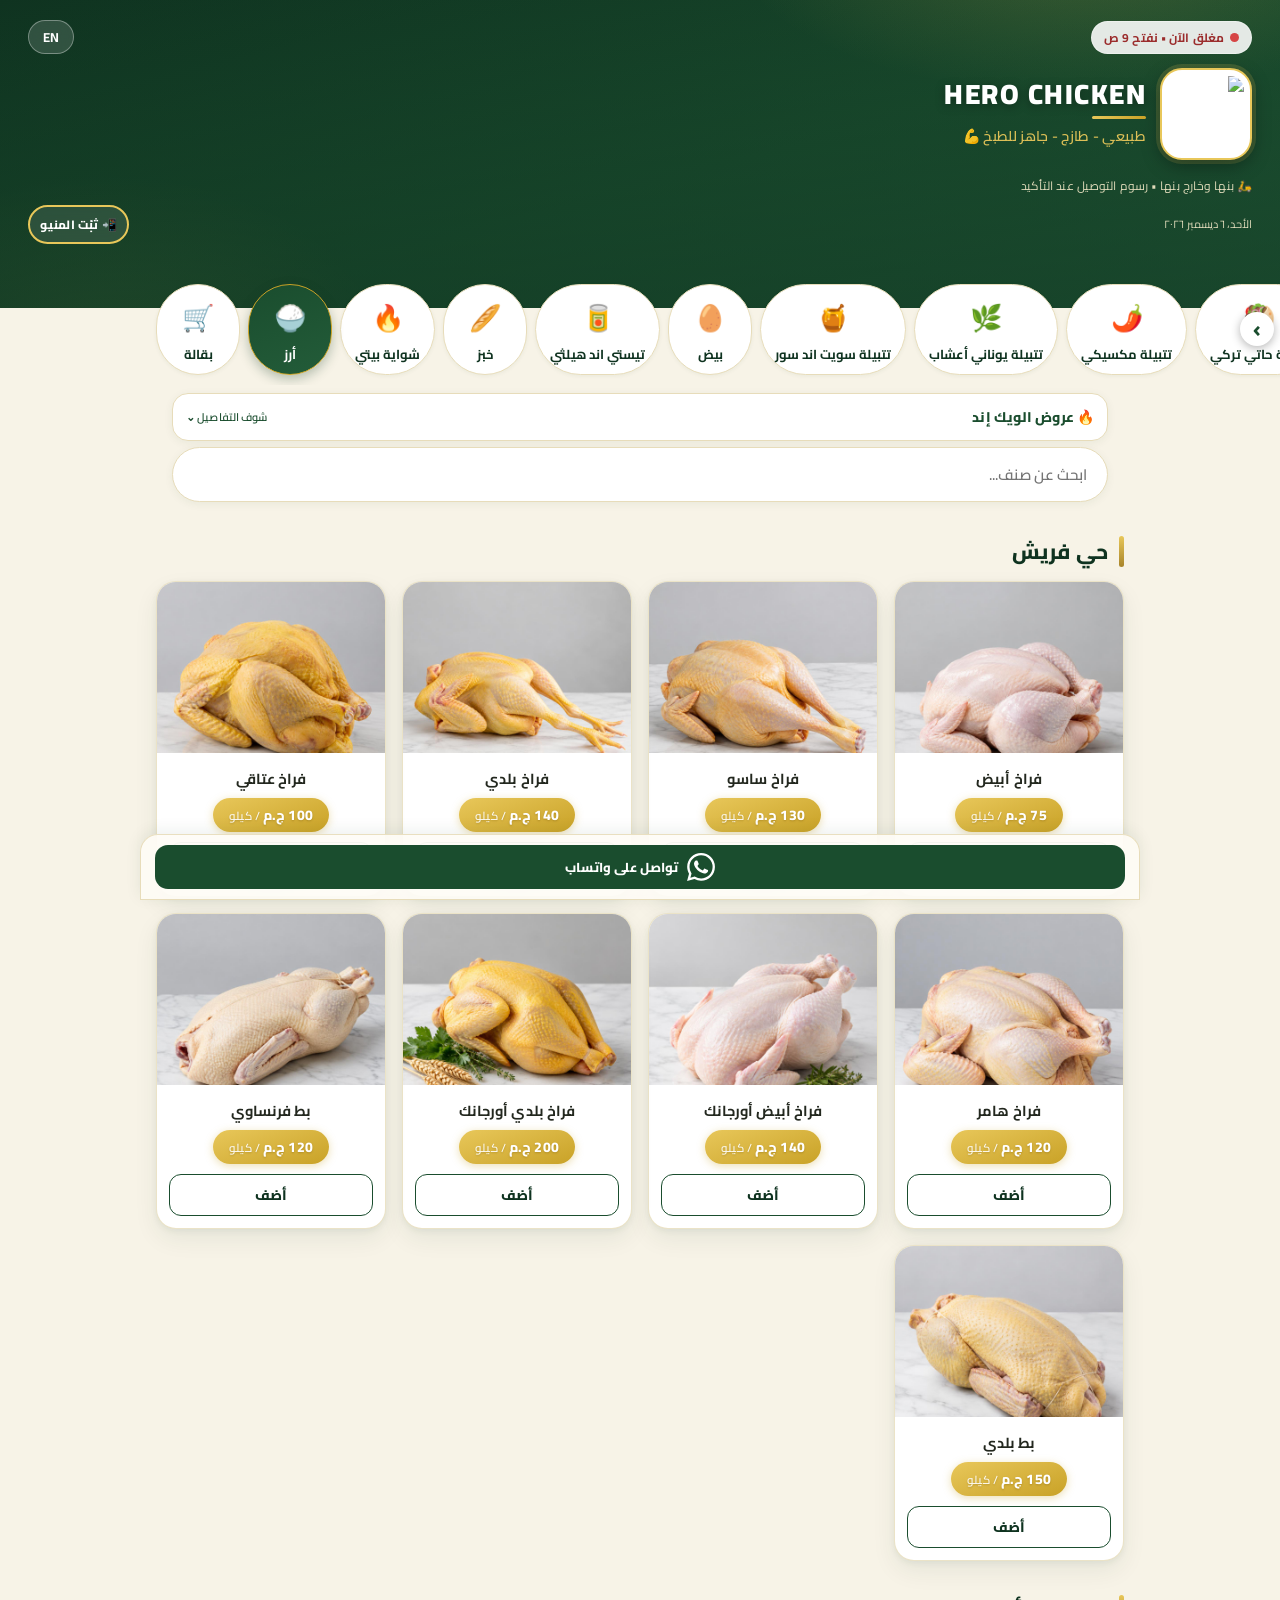
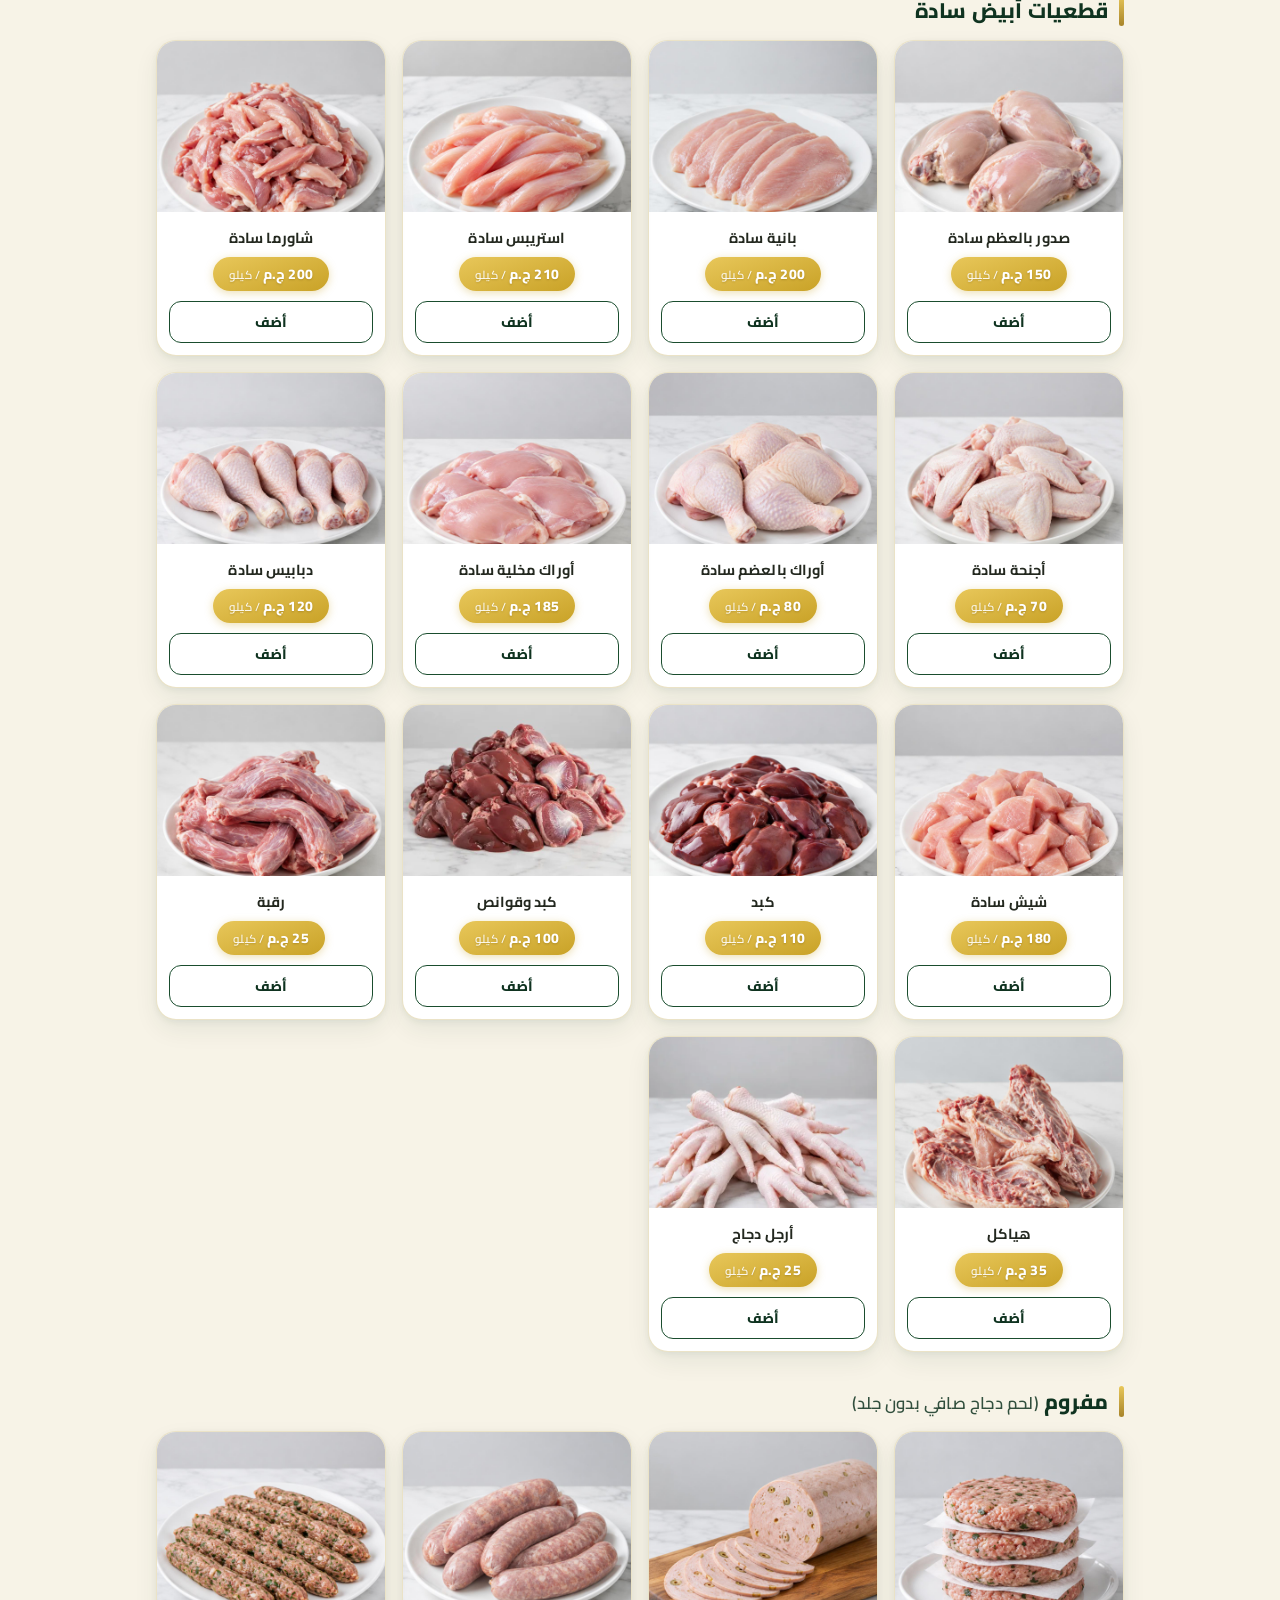
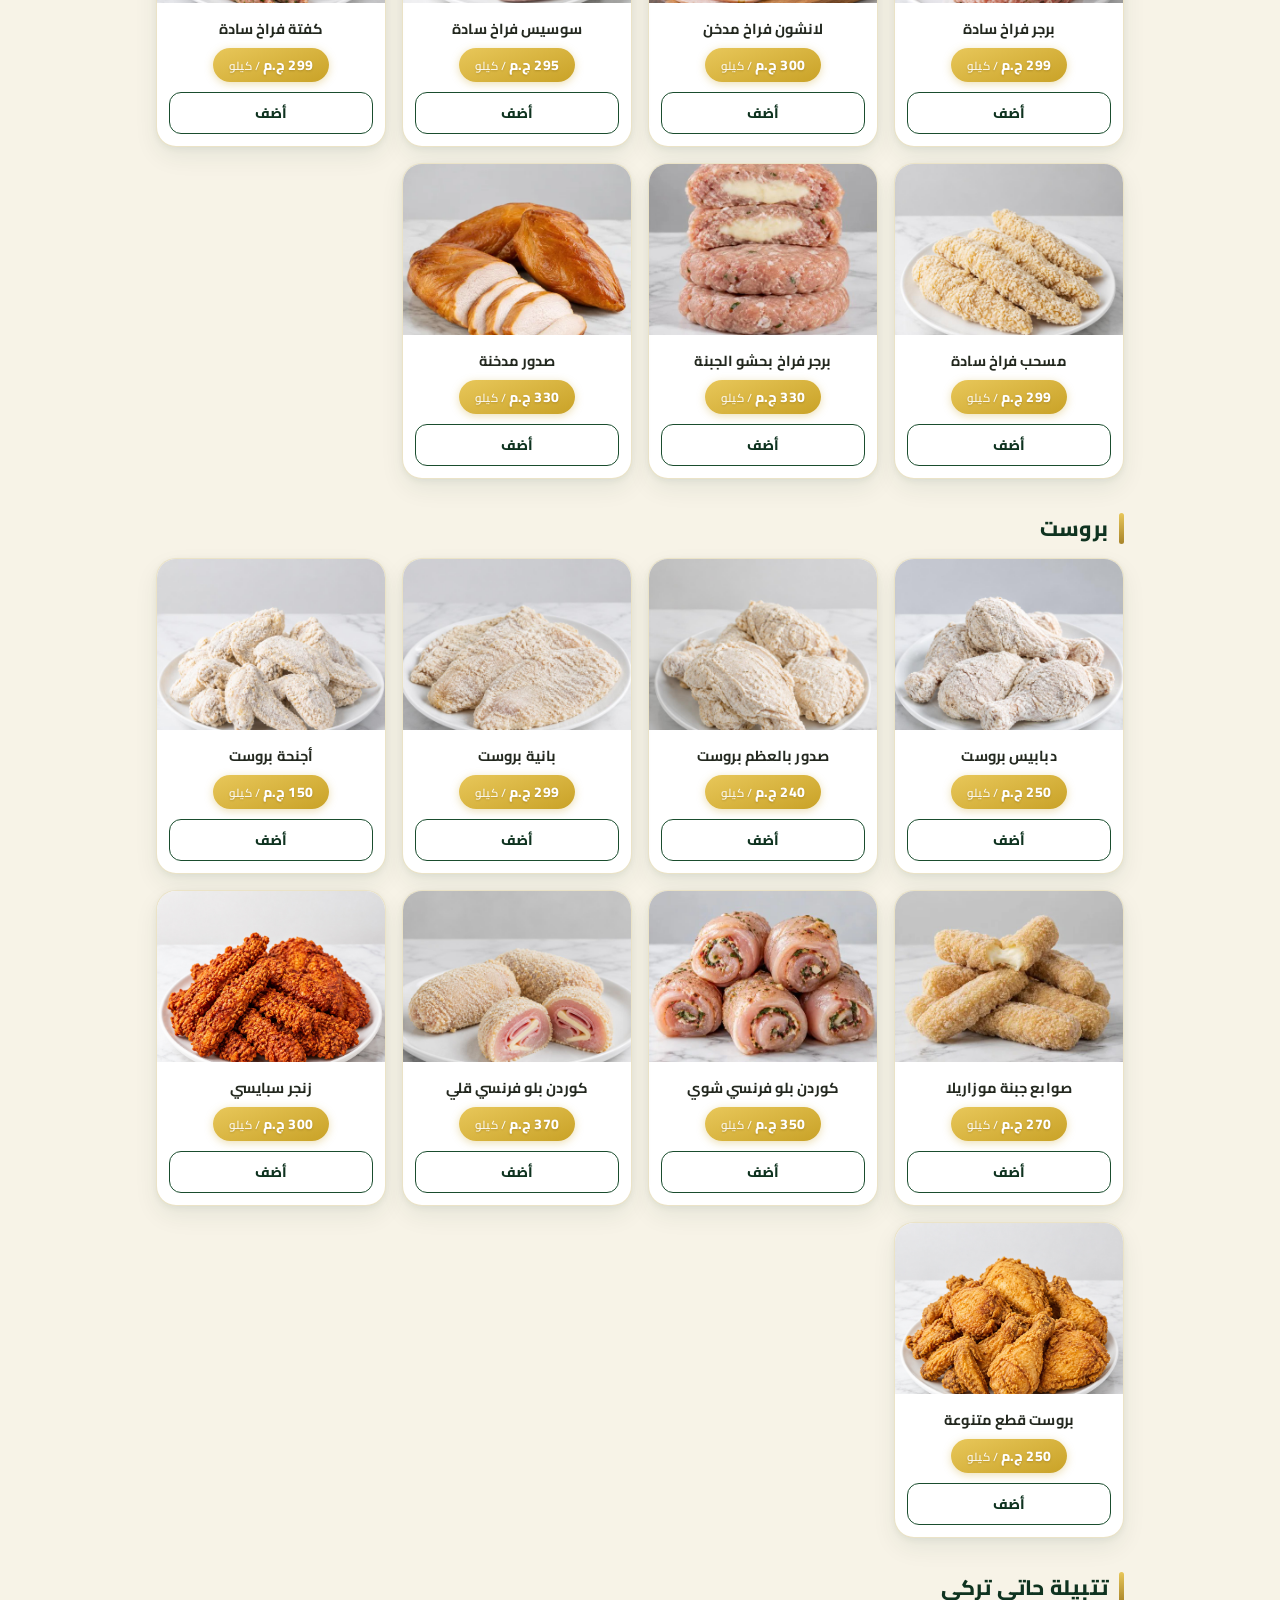
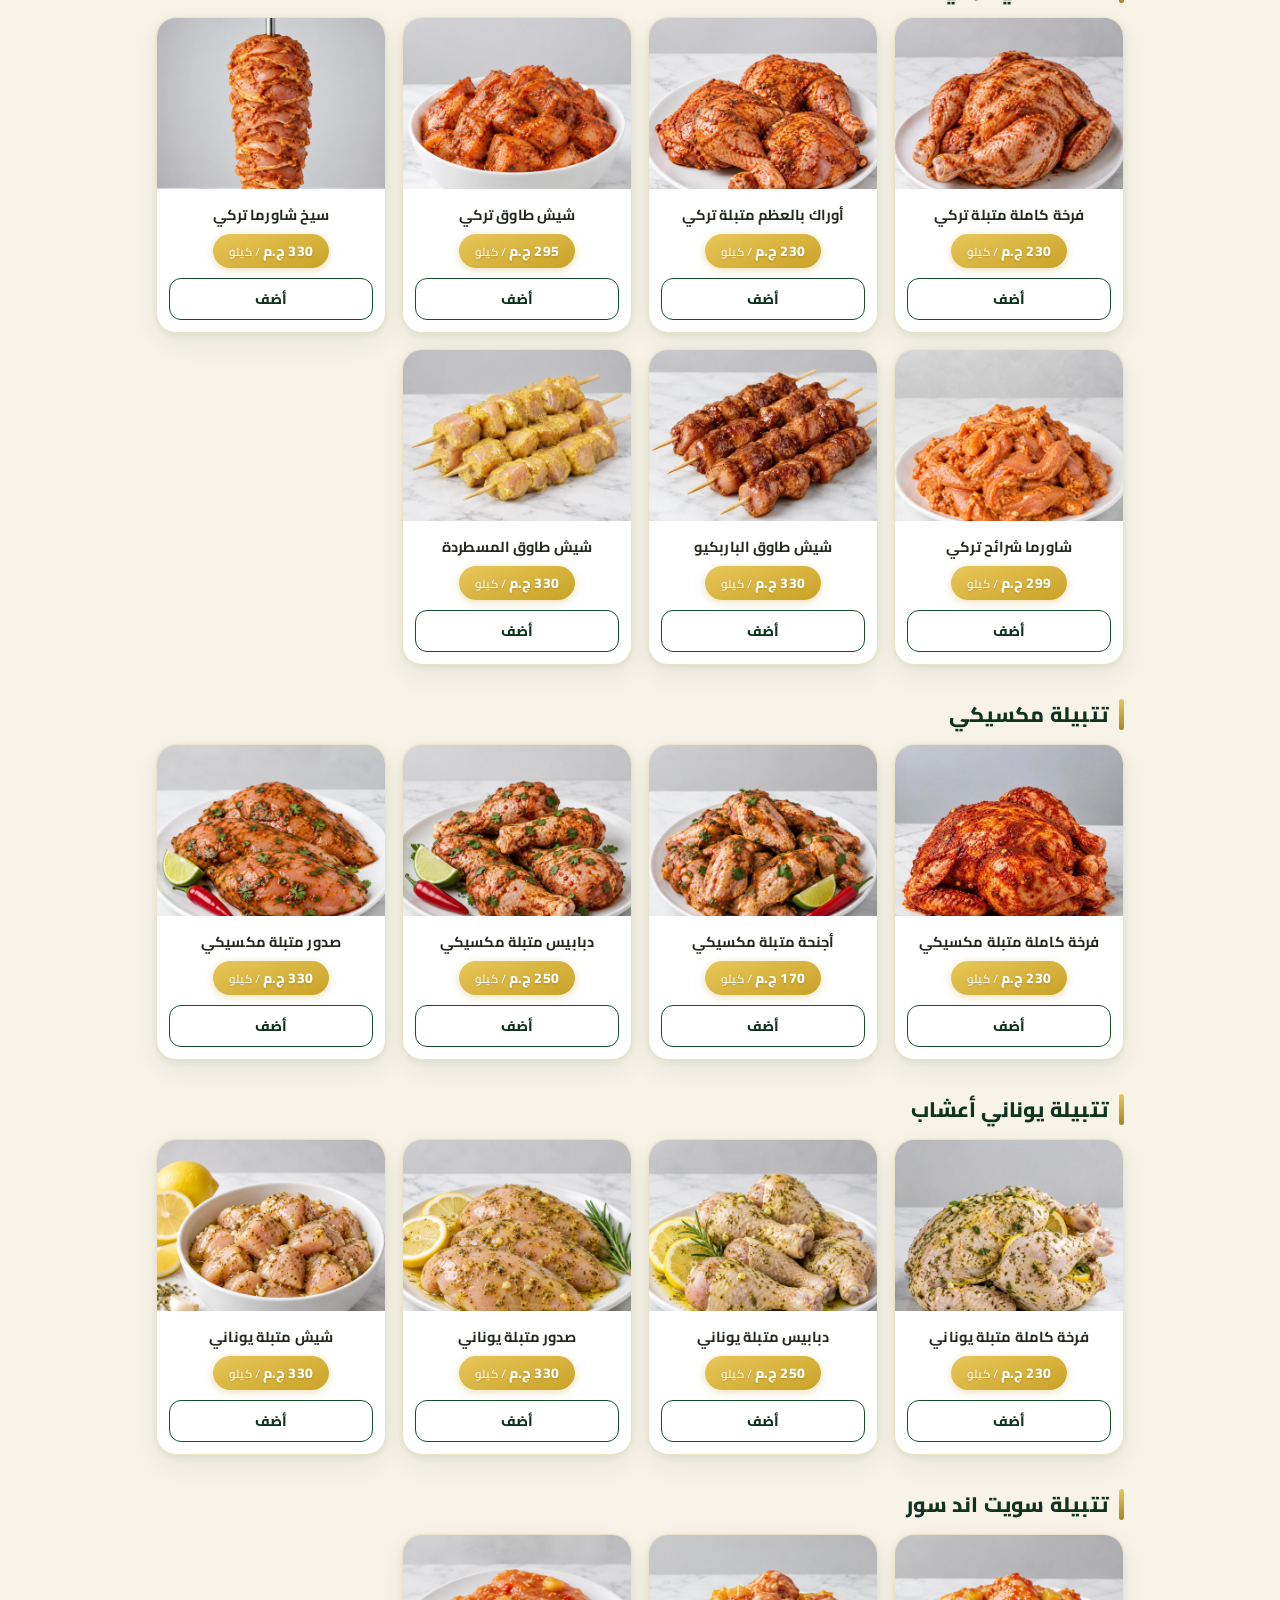
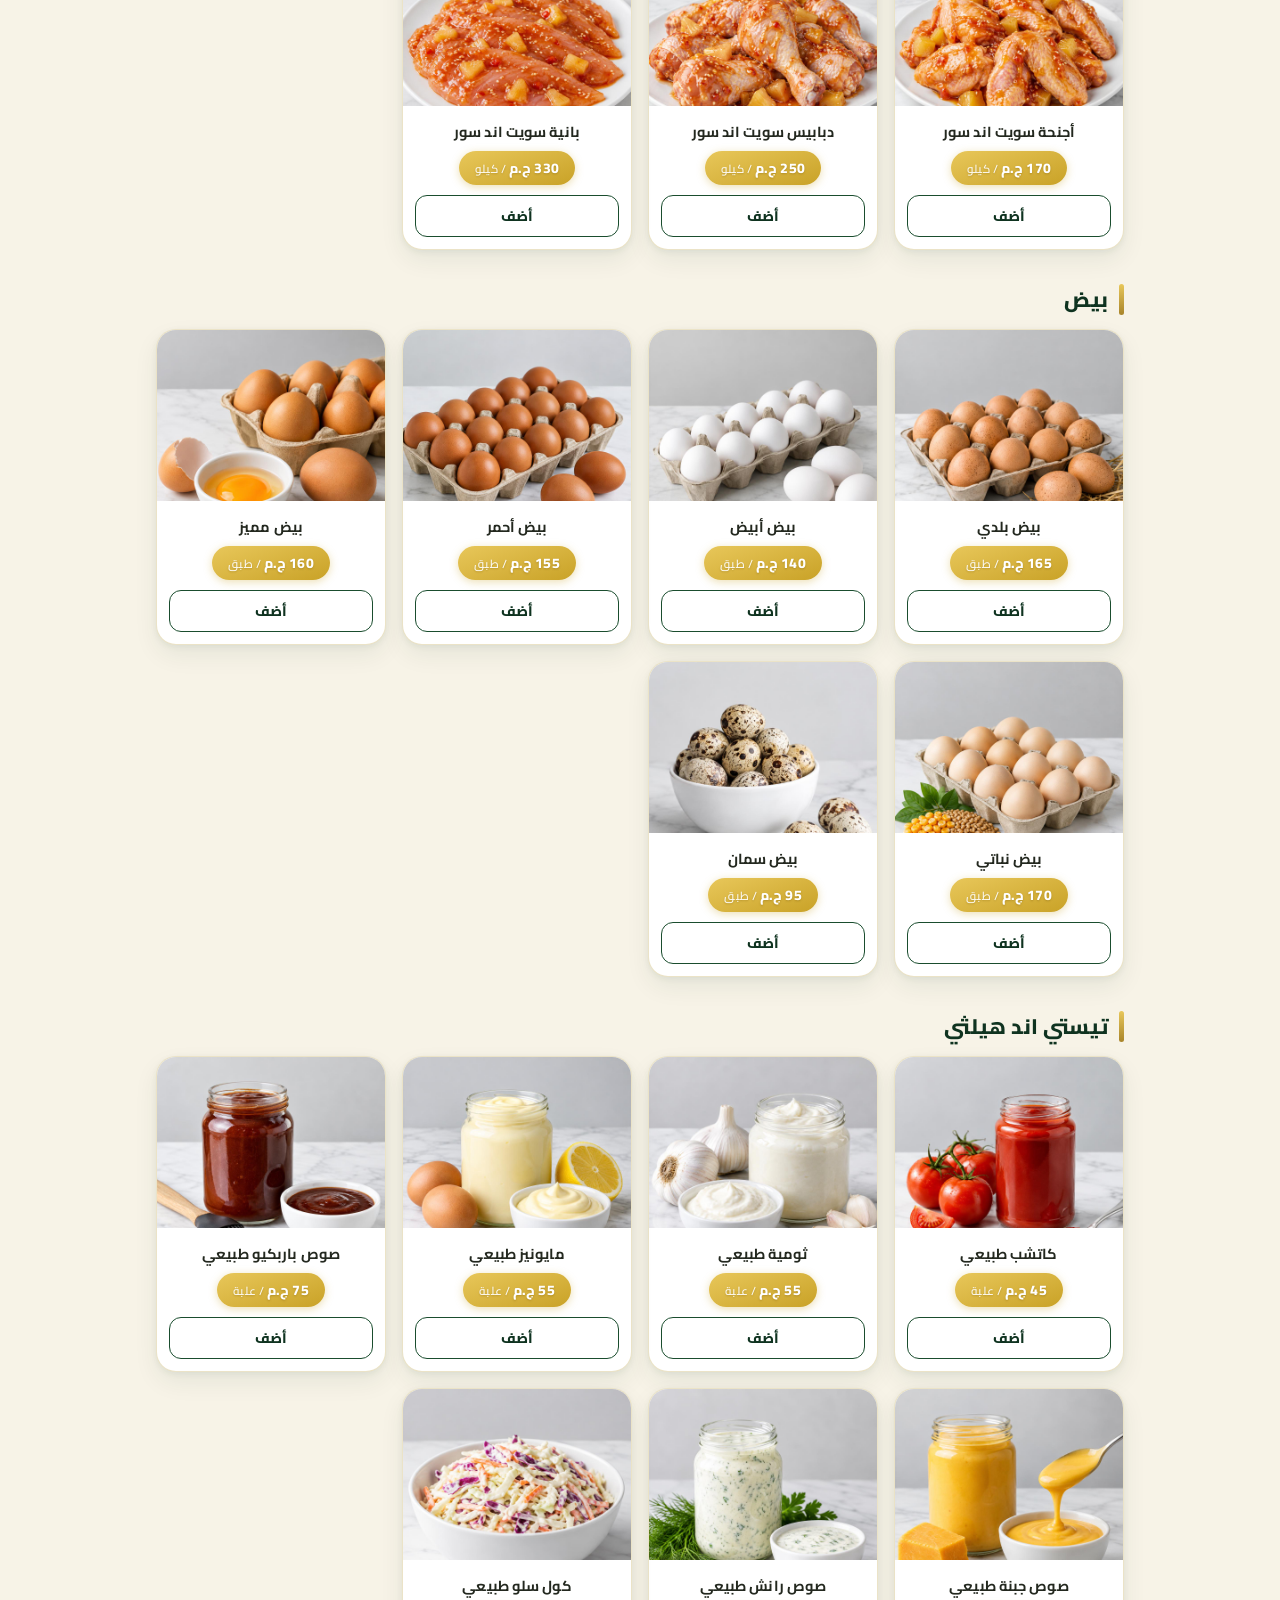
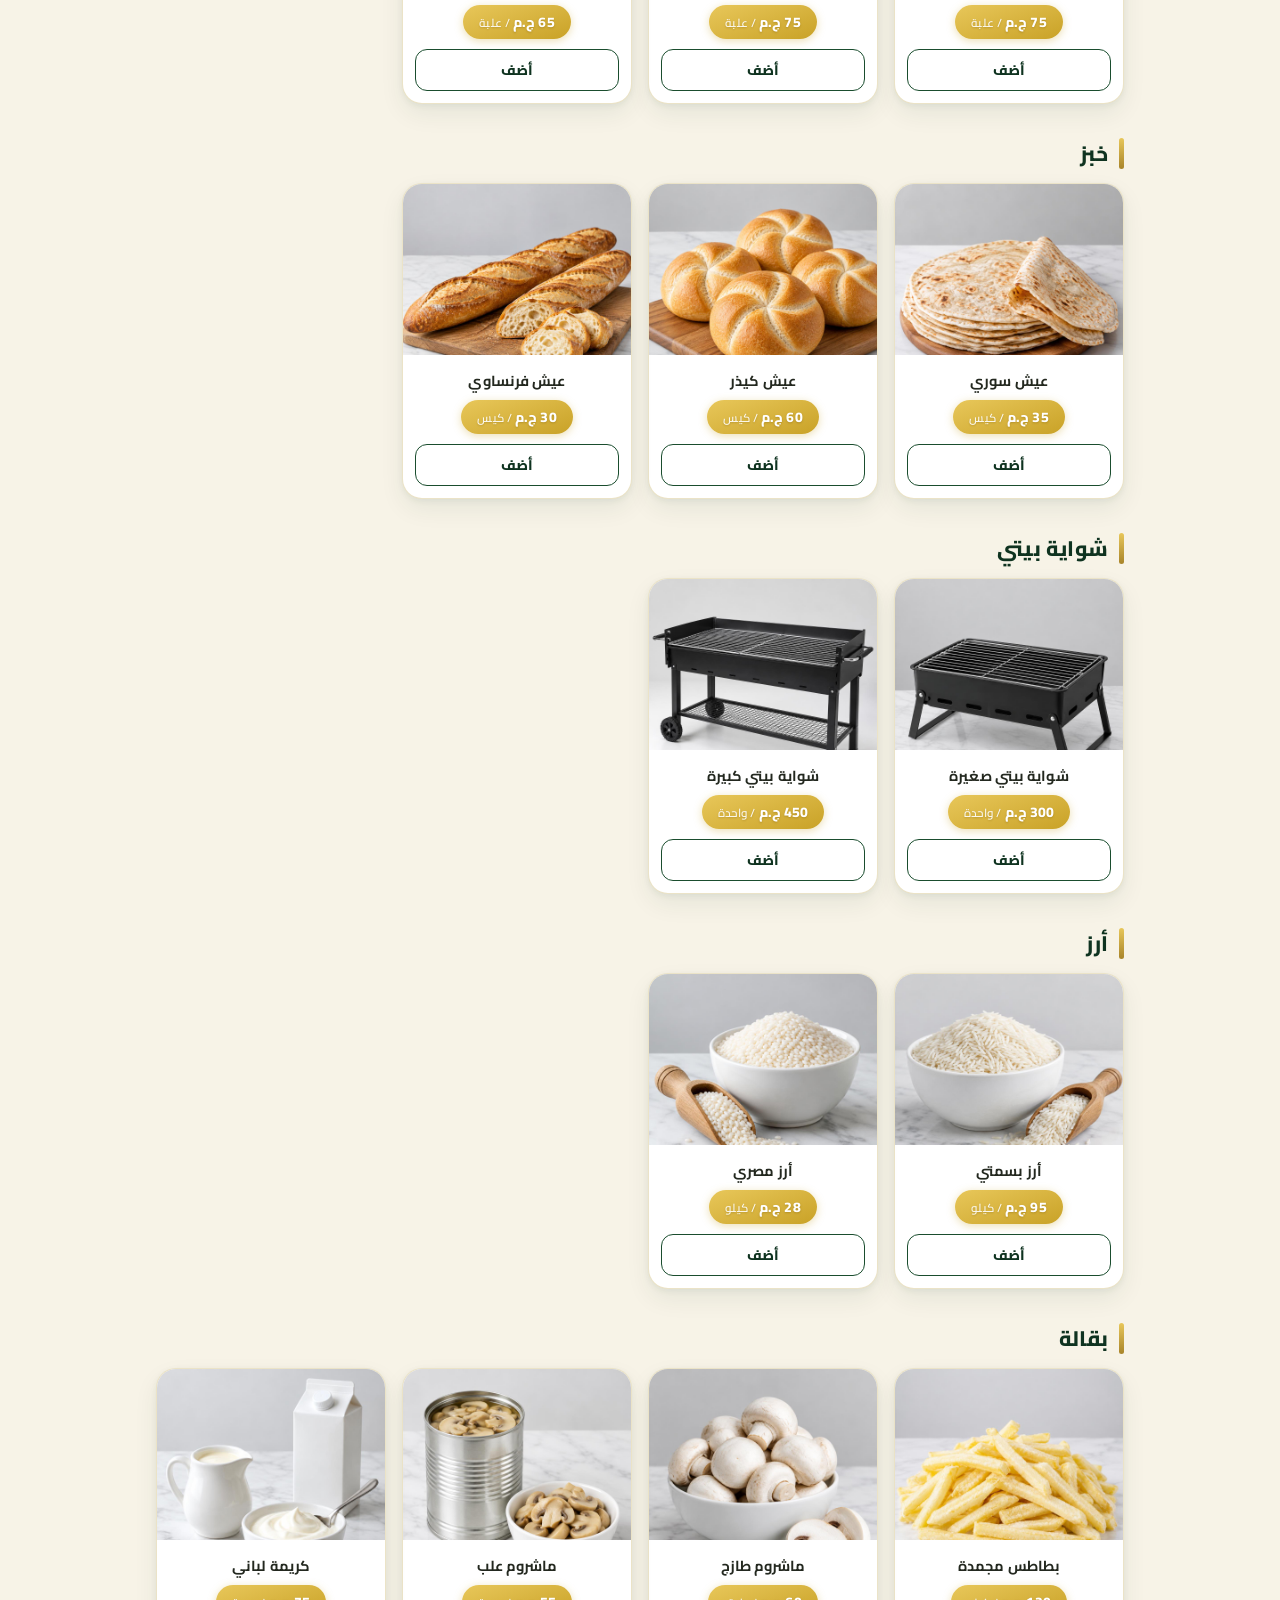
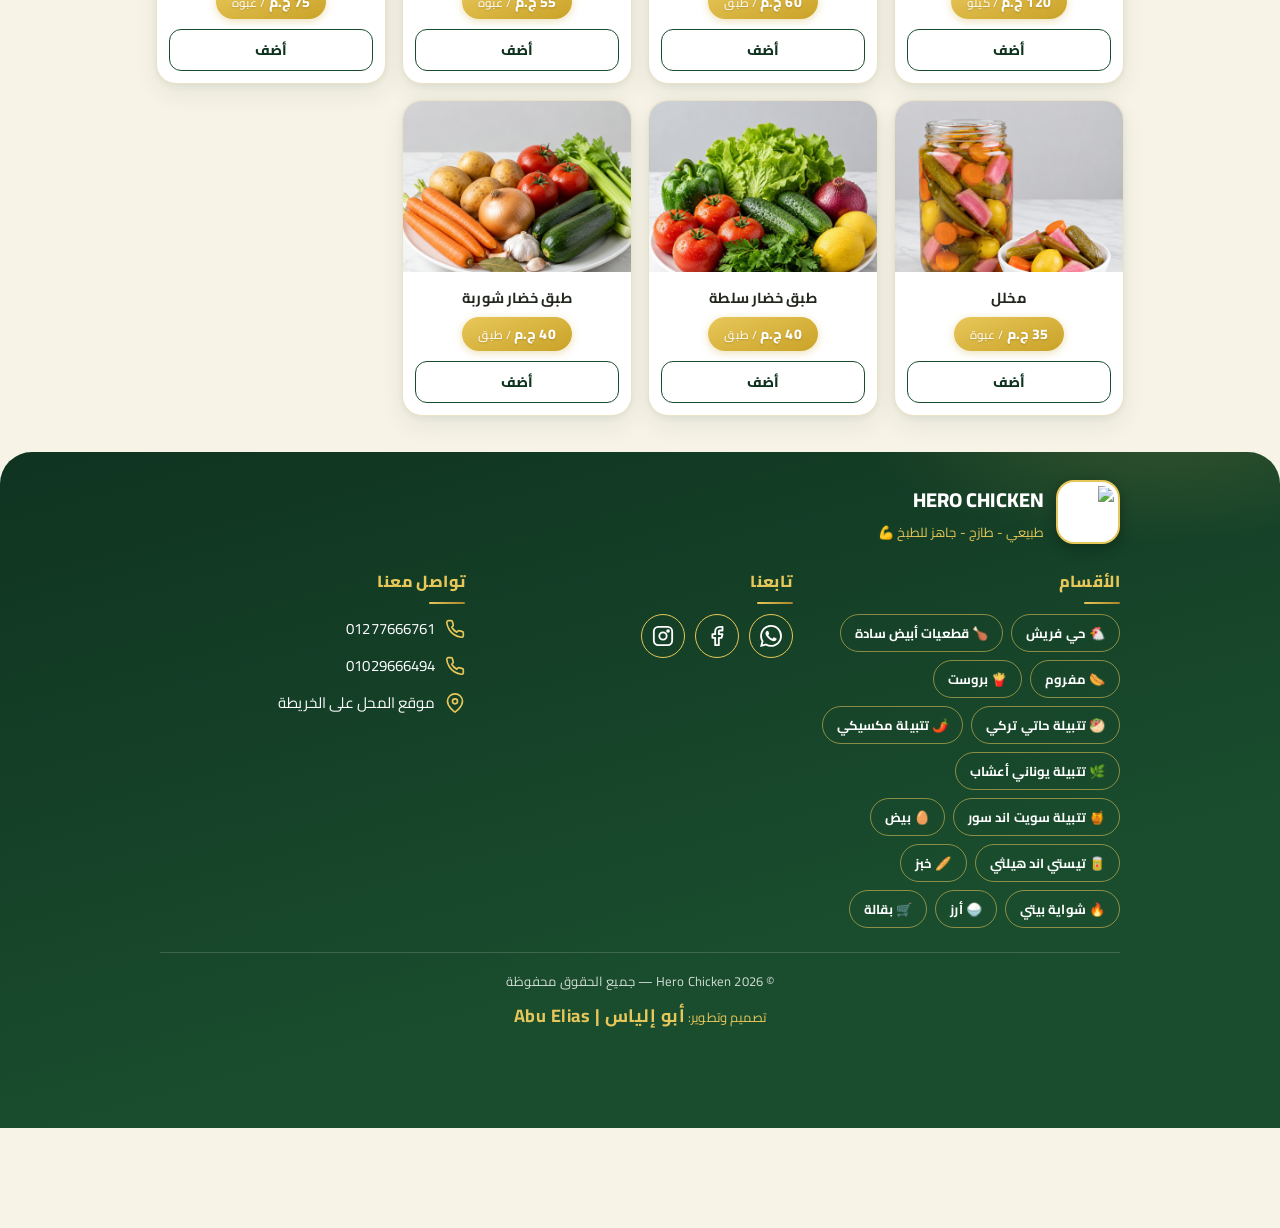
==== commit 3c0bc5c1: "Update font links and logo image paths" ====
--- a/index.html
+++ b/index.html
@@ -26,7 +26,8 @@
   <!-- خط Cairo -->
   <link rel="preconnect" href="https://fonts.googleapis.com">
   <link rel="preconnect" href="https://fonts.gstatic.com" crossorigin>
-  <link href="https://fonts.googleapis.com/css2?family=Cairo:wght@300;400;600;700;800;900&family=Ruqaa:wght@400;700&display=swap" rel="stylesheet">
+  <link href="https://fonts.googleapis.com/css2?family=Cairo:wght@400;600;700;800;900&amp;display=swap" rel="stylesheet">
+  <link href="https://fonts.googleapis.com/css2?family=Aref+Ruqaa:wght@700&amp;text=%D8%A3%D8%A8%D9%88%20%D8%A5%D9%84%D9%8A%D8%A7%D8%B3%20%7C%20Abu%20Elias&amp;display=swap" rel="stylesheet">
 
   <!-- التنسيق (الخطوة الجاية) -->
   <link rel="stylesheet" href="css/style.css">
@@ -46,7 +47,7 @@
       <button class="lang-btn" id="langBtn">EN</button>
     </div>
     <div class="brand">
-      <img class="brand__logo" src="images/logo.png" alt="Hero Chicken">
+      <img class="brand__logo" src="images/opt/logo.png" alt="Hero Chicken">
       <div class="brand__text">
         <h1 class="brand__name">HERO CHICKEN</h1>
         <p class="brand__tag" id="tagline"></p>
@@ -80,7 +81,7 @@
   <!-- ========== الفوتر: السوشيال والتواصل وبيانات المشروع (JS بيملاه) ========== -->
   <footer class="footer">
     <div class="footer__brand">
-      <img class="footer__logo" src="images/logo.png" alt="Hero Chicken">
+      <img class="footer__logo" src="images/opt/logo.png" alt="Hero Chicken">
       <div>
         <strong class="footer__name">HERO CHICKEN</strong>
         <p class="footer__tag" id="footTag"></p>
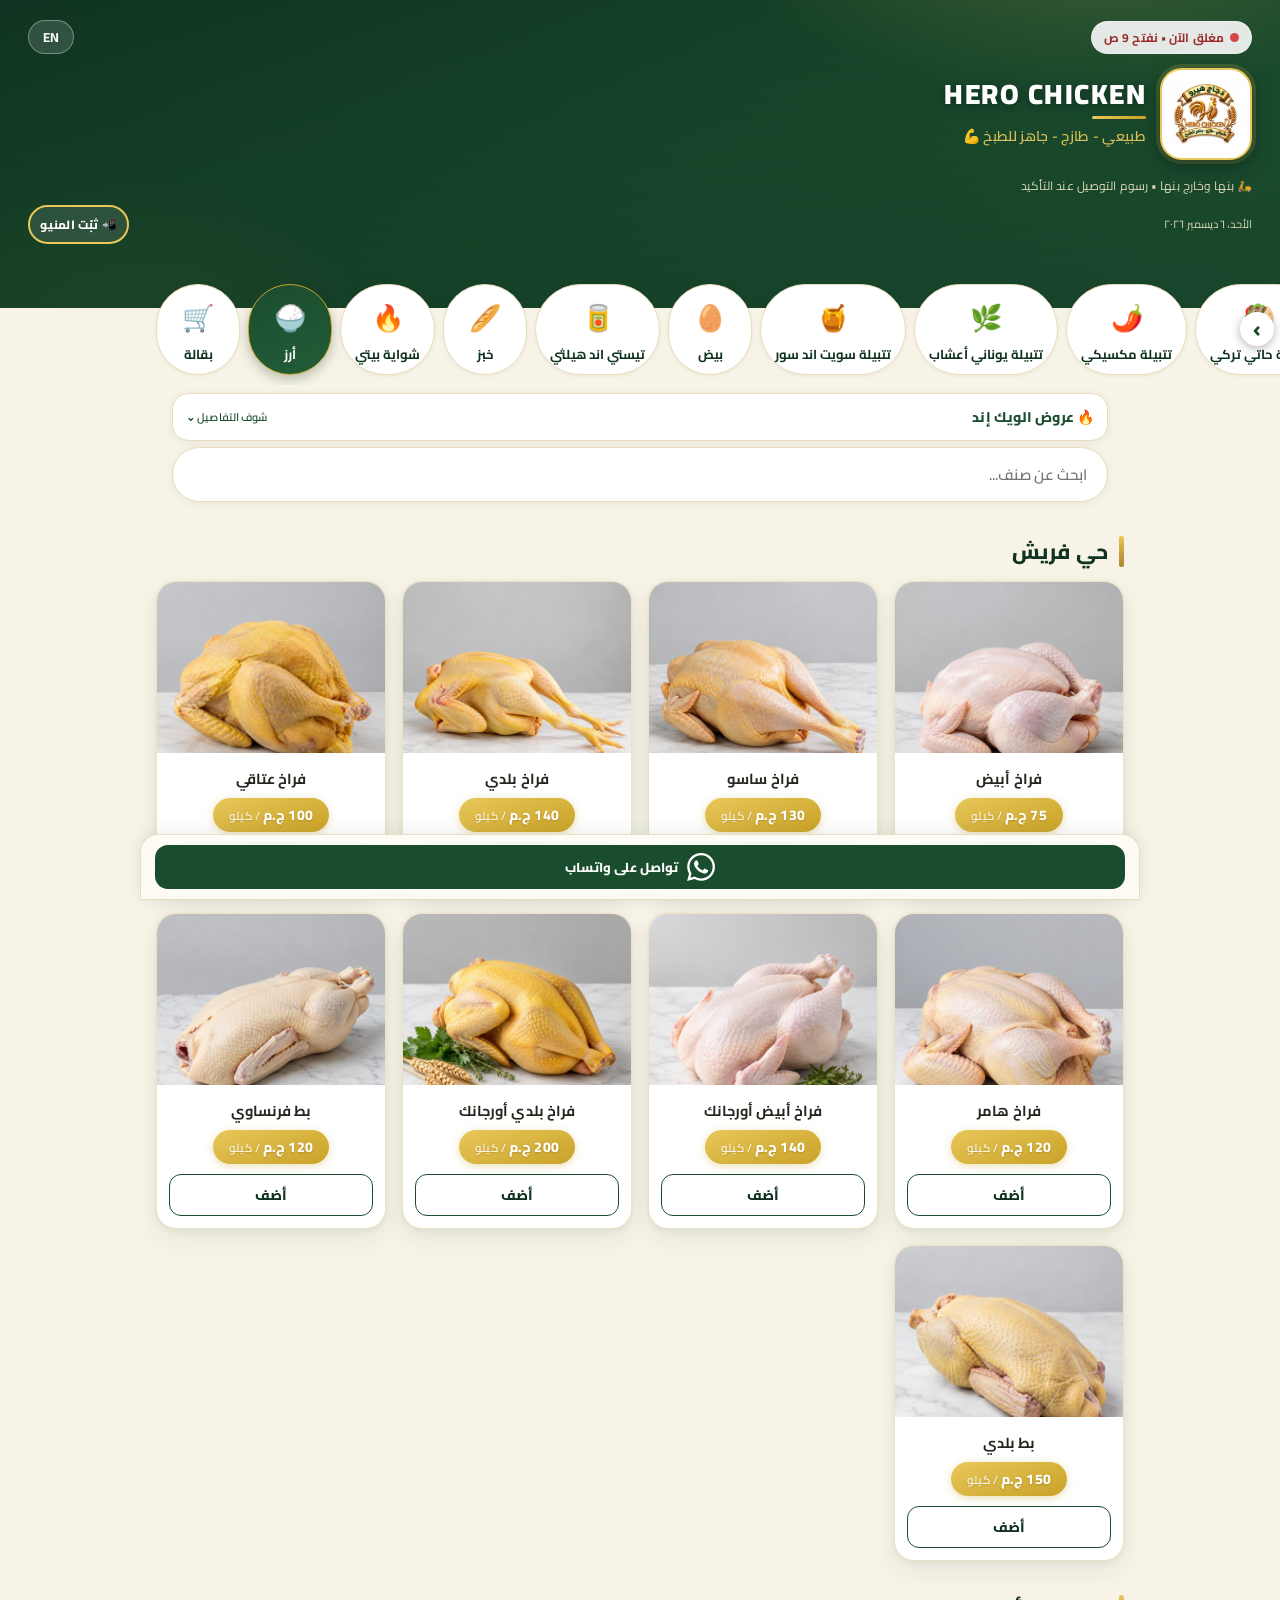
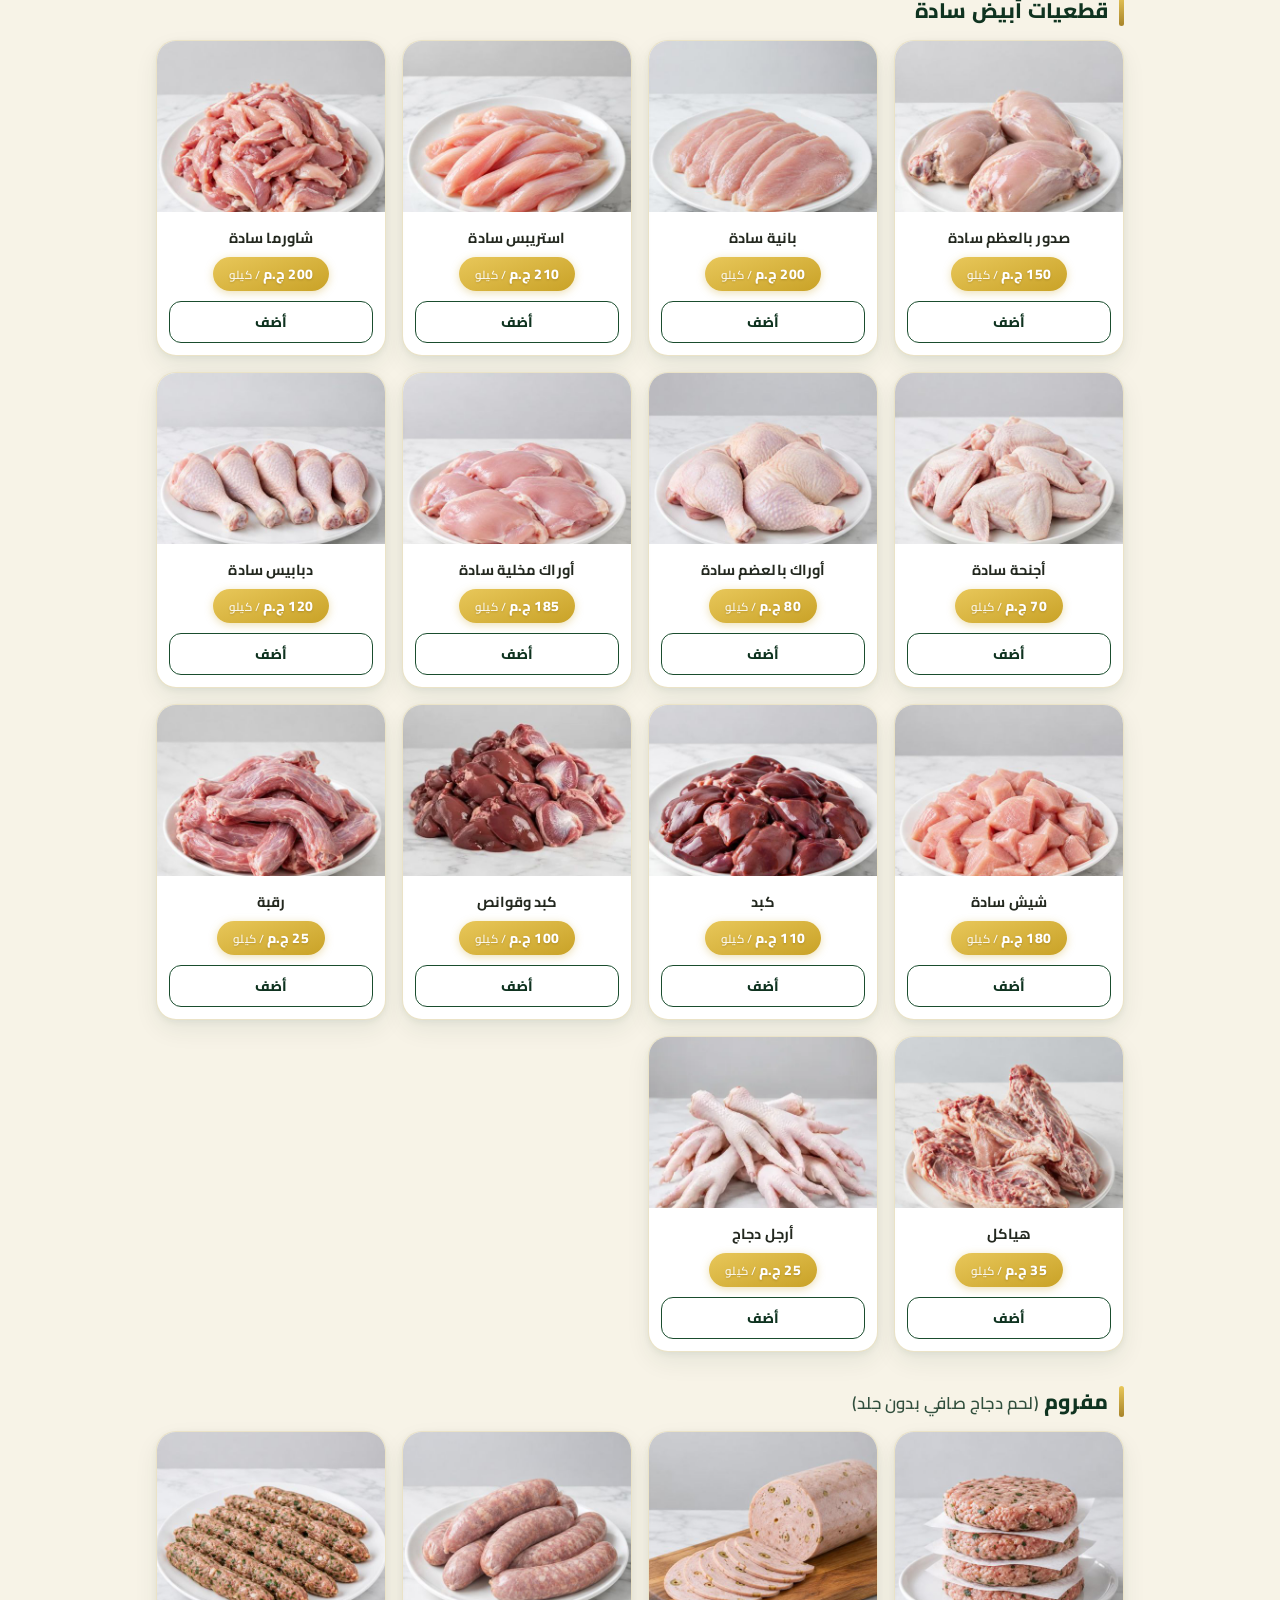
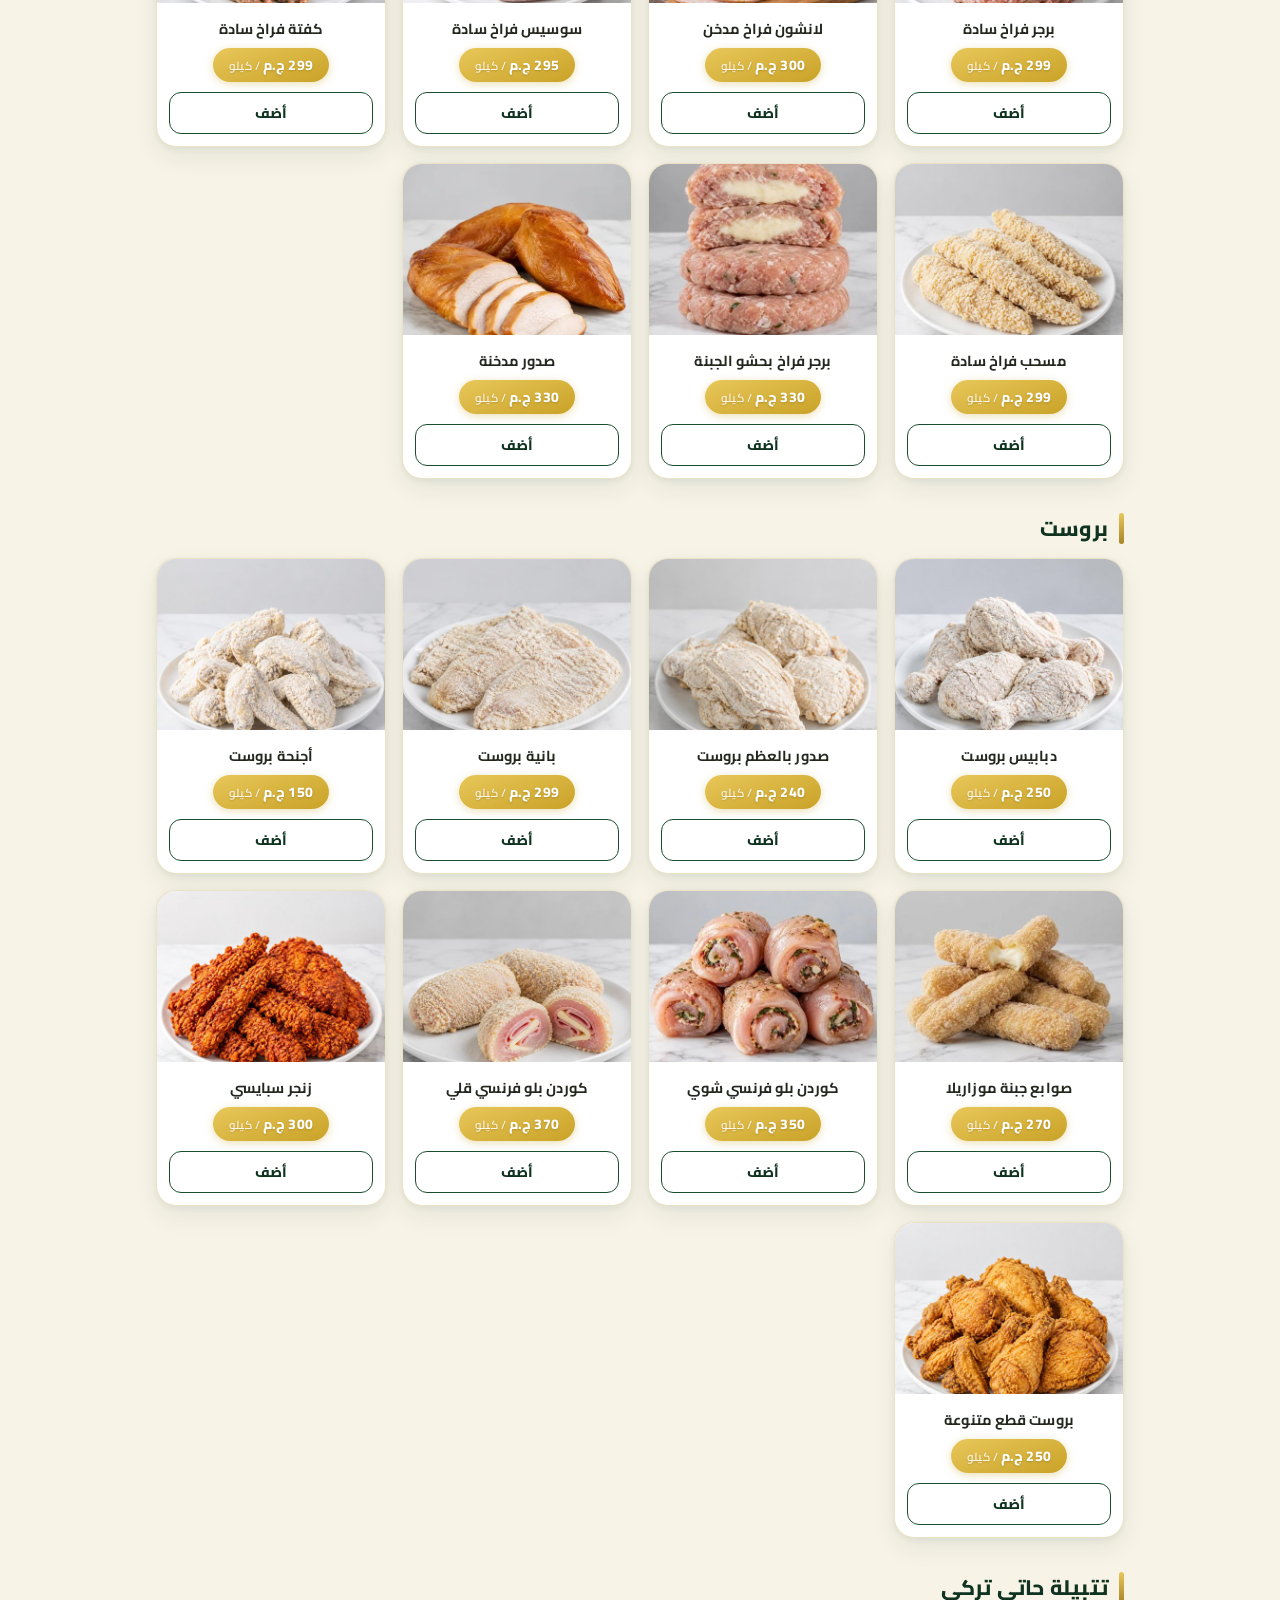
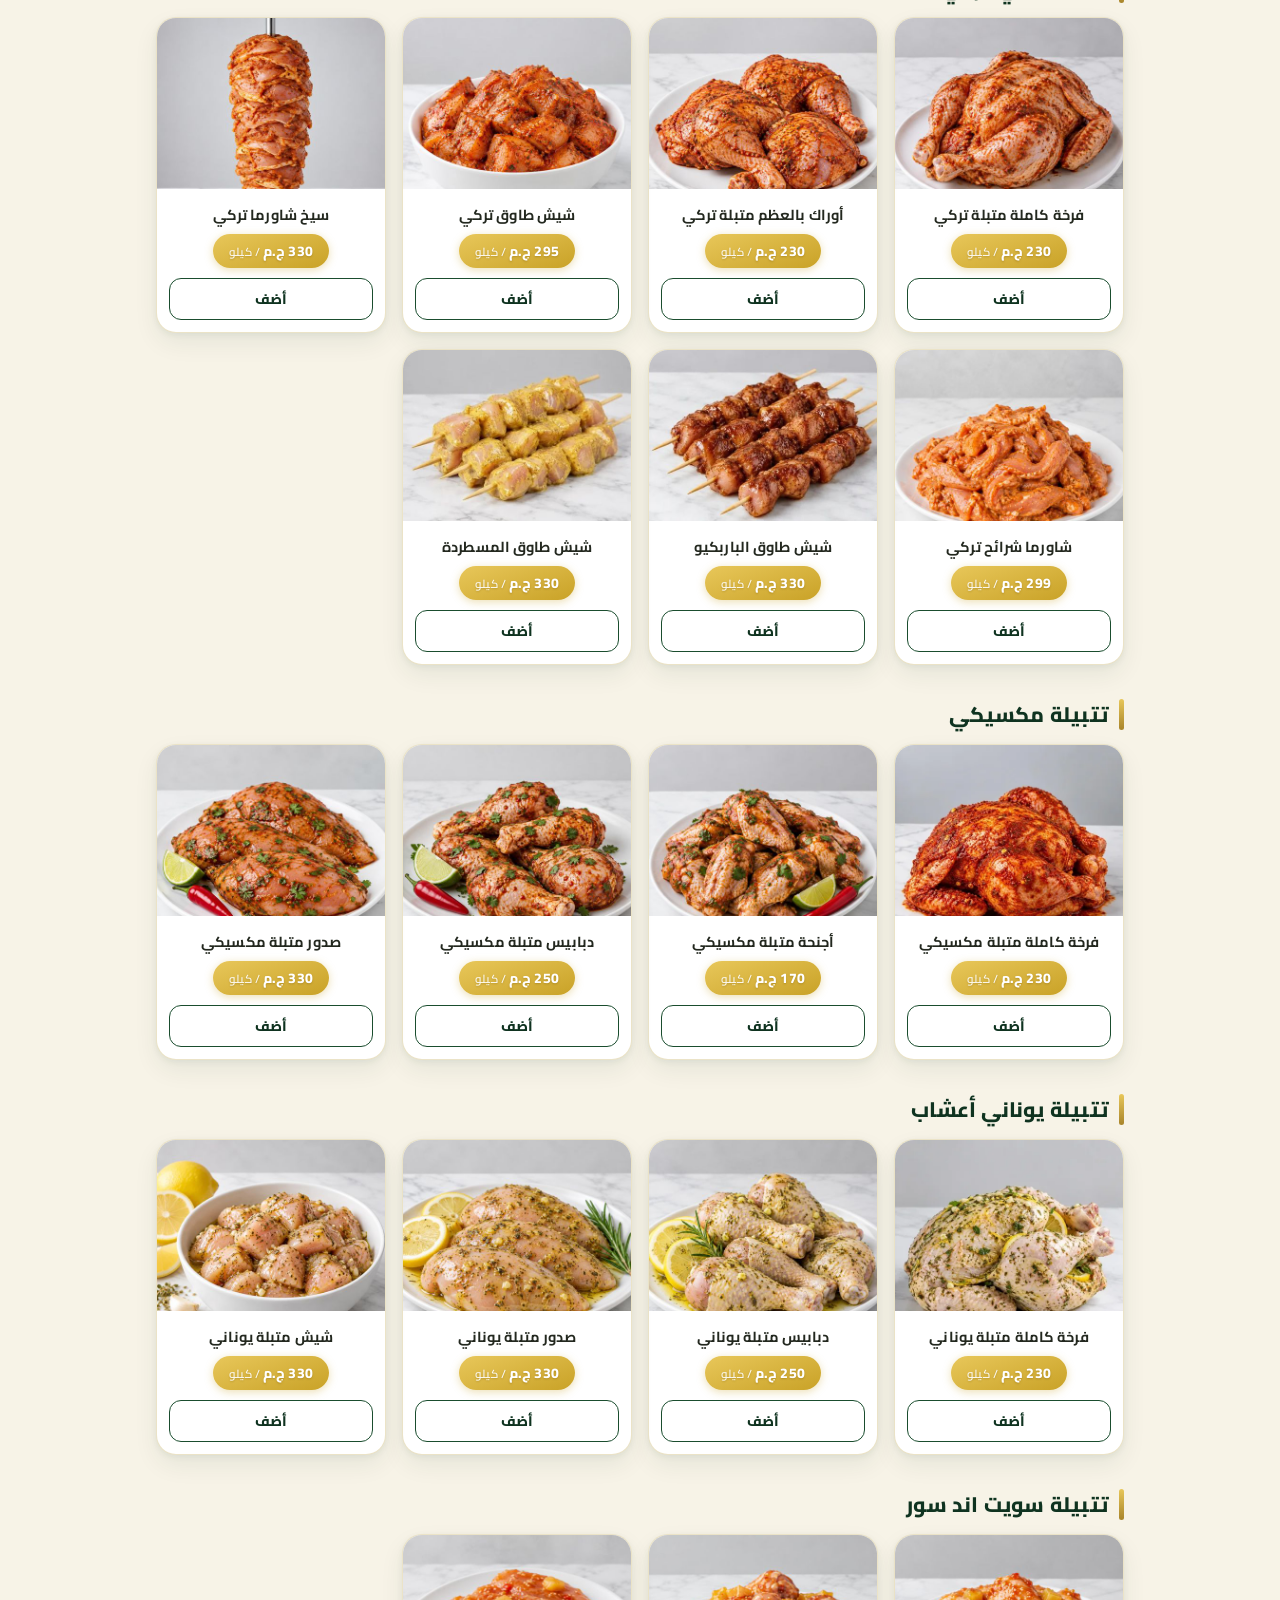
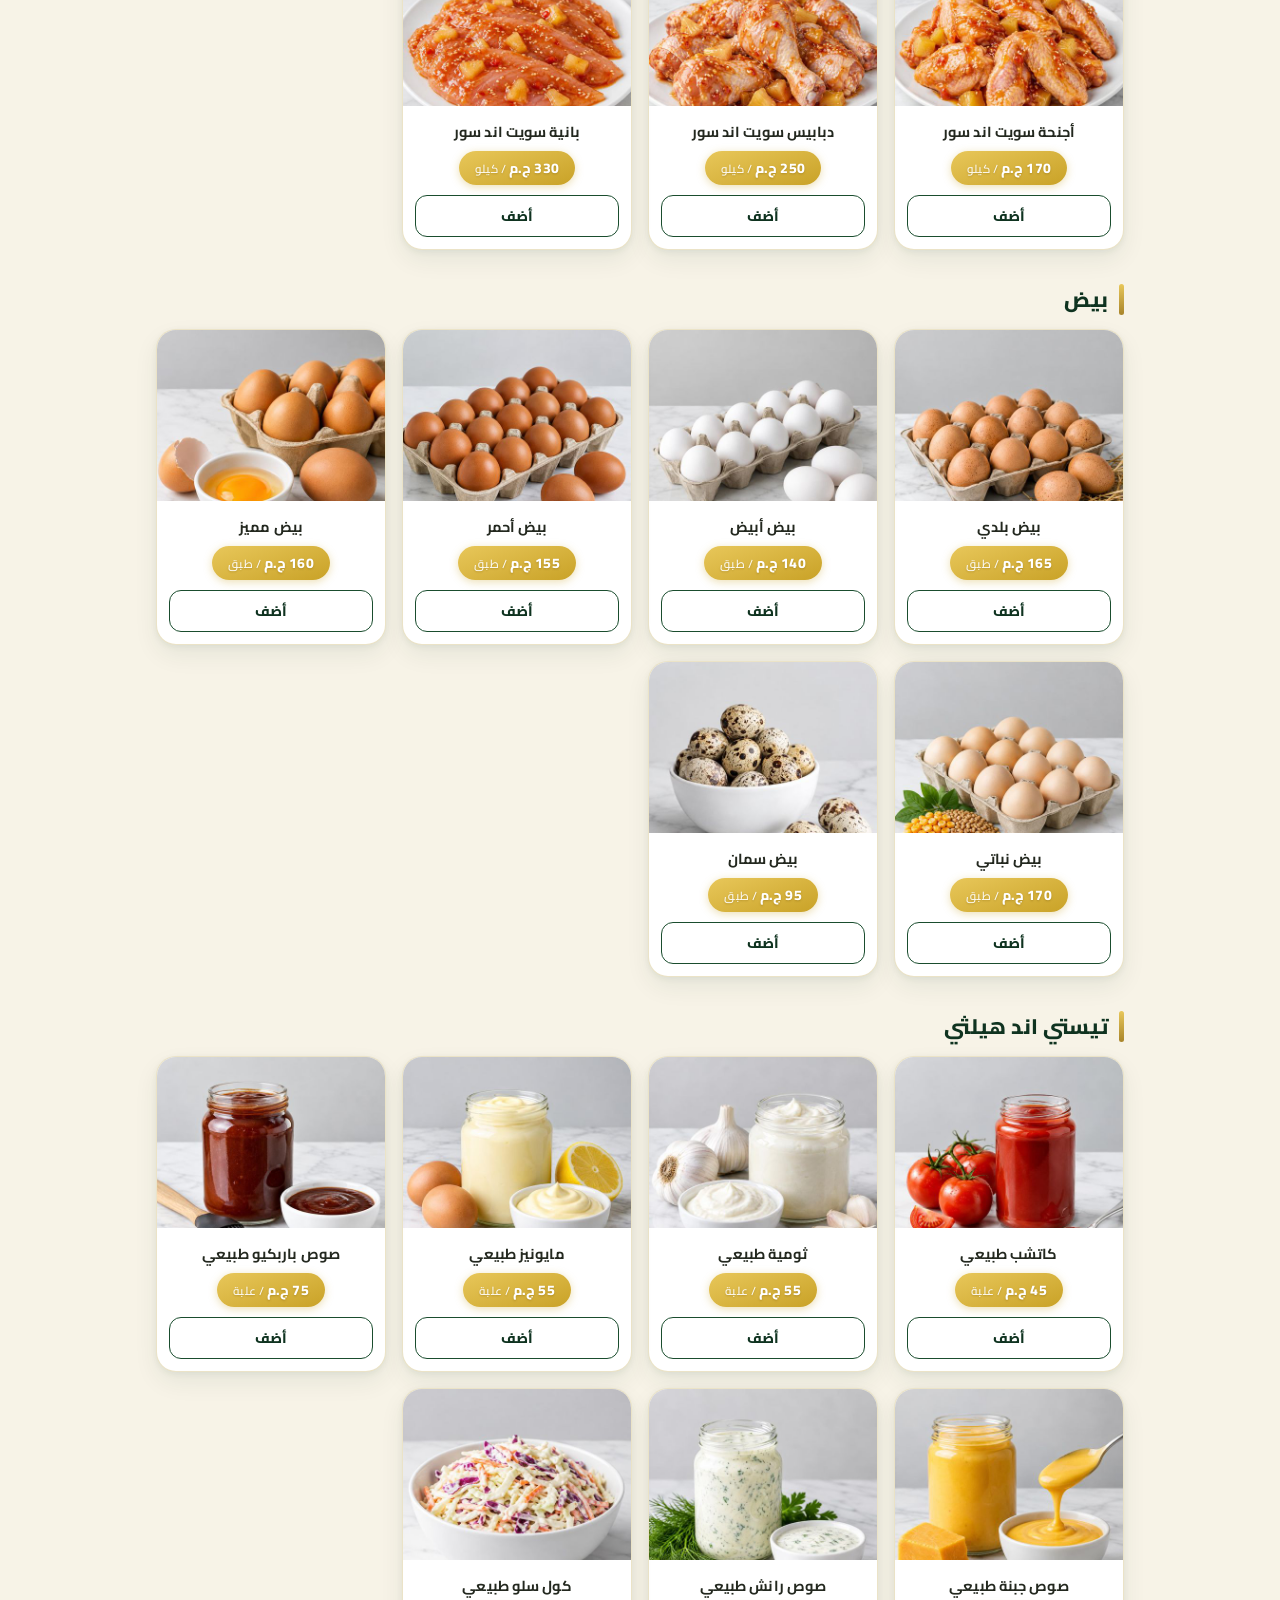
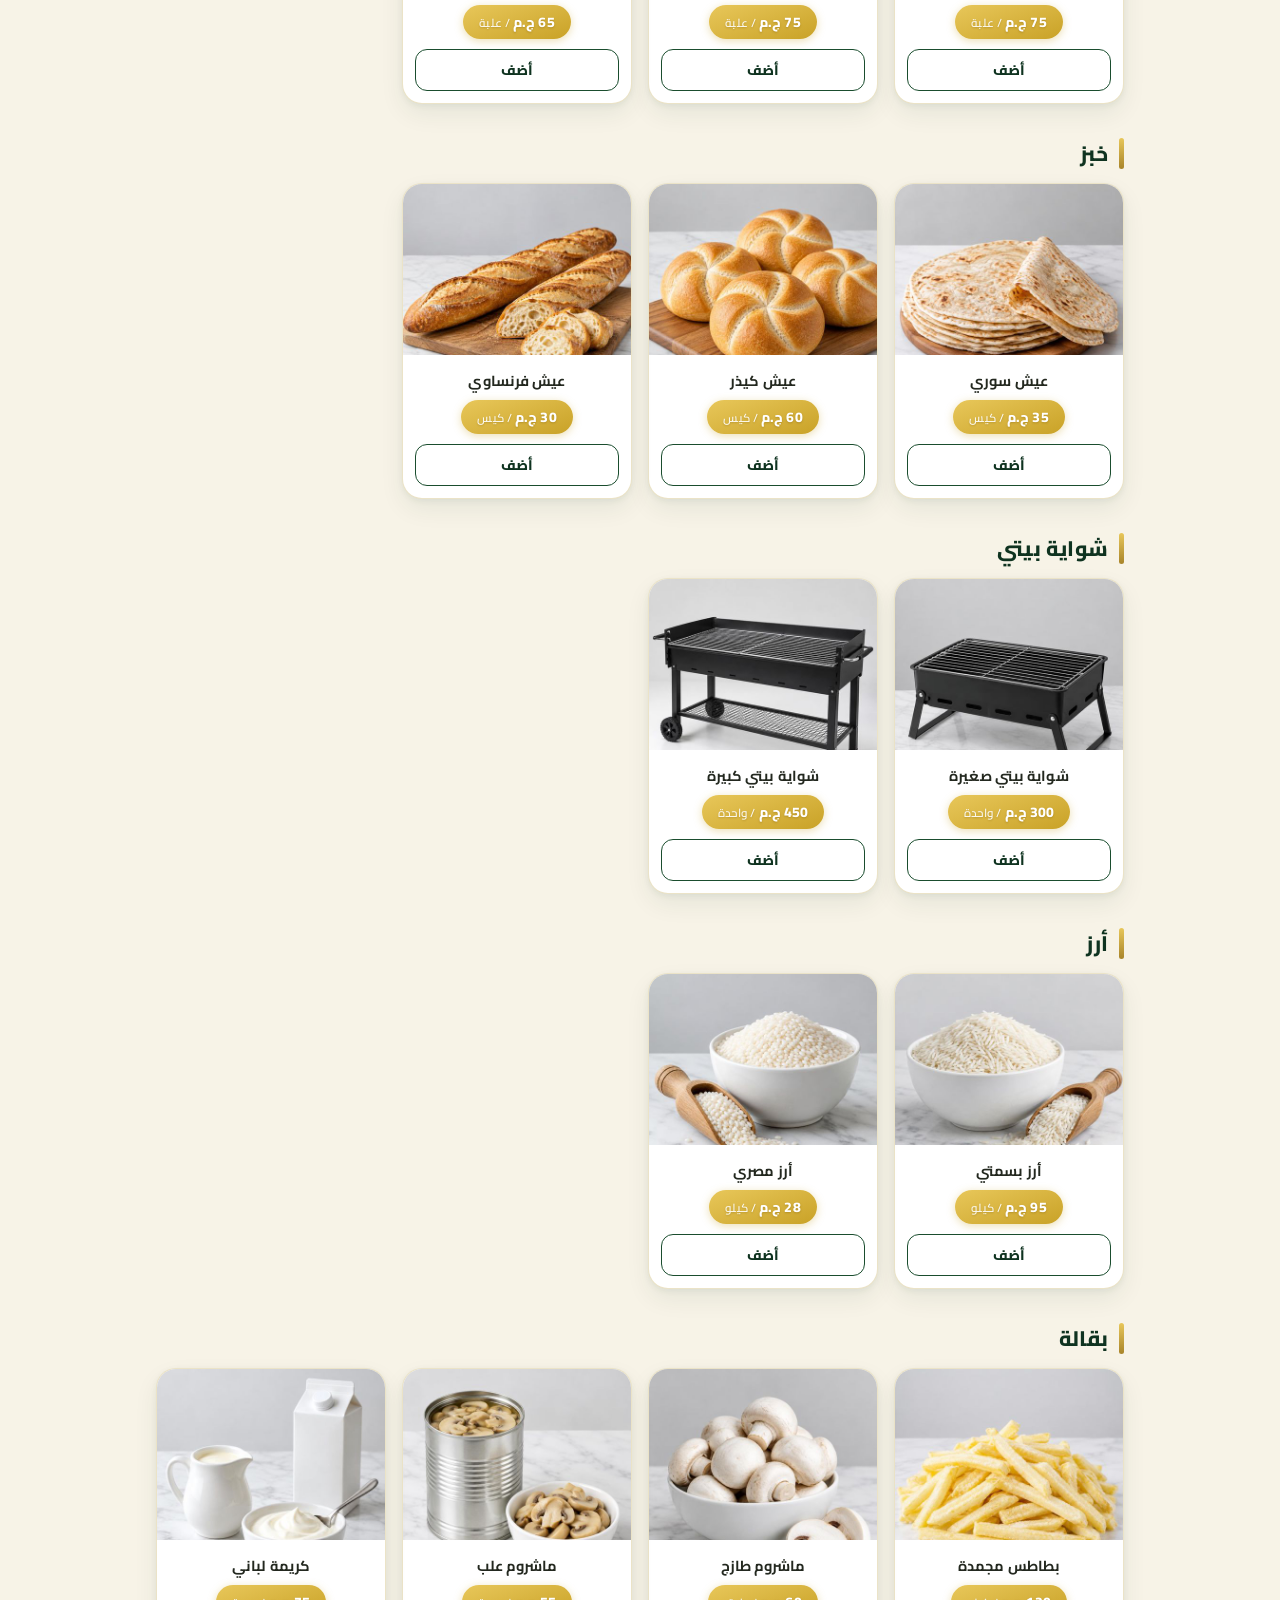
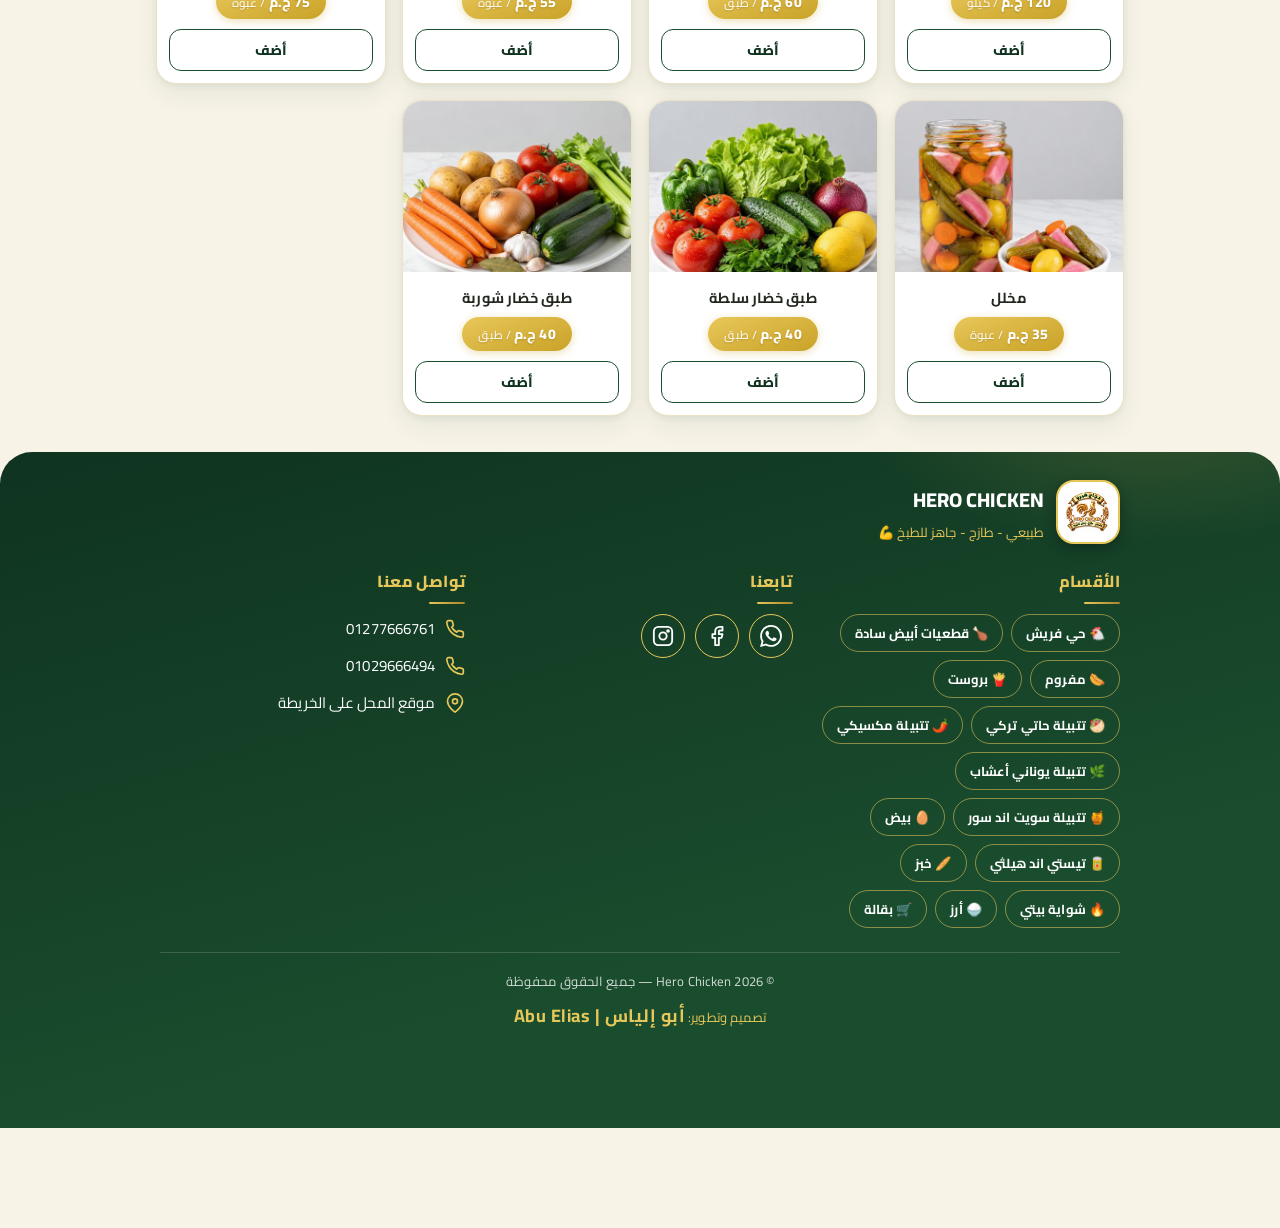
==== commit dd4c088b: "Modify video attributes in index.html Changed video preload attribute from 'metadata' to 'none' and " ====
--- a/index.html
+++ b/index.html
@@ -38,8 +38,8 @@
   <!-- ========== الهيدر: اللوجو والاسم وزر اللغة ========== -->
   <header class="hero">
     <!-- فيديو الخلفية: حط الفيديو في videos/hero.mp4 (لو مش موجود بيفضل اللون الأخضر) -->
-    <video class="hero__video" autoplay muted loop playsinline preload="metadata" aria-hidden="true">
-      <source src="videos/hero.mp4" type="video/mp4">
+    <video class="hero__video" muted loop playsinline preload="none" aria-hidden="true">
+      <source data-src="videos/hero.mp4" type="video/mp4">
     </video>
 
     <div class="hero__top">
--- a/css/concept.css
+++ b/css/concept.css
@@ -222,7 +222,7 @@
 .social__link { border-width: 1.5px; }
 .footer__copy { opacity: .8; }
 .footer__credit strong, .footer__credit a {
-  font-family: "Ruqaa", Cairo, Tahoma, sans-serif;
+  font-family: "Aref Ruqaa", Cairo, Tahoma, sans-serif;
   font-weight: 700;
   font-size: 18px;
   letter-spacing: .5px;
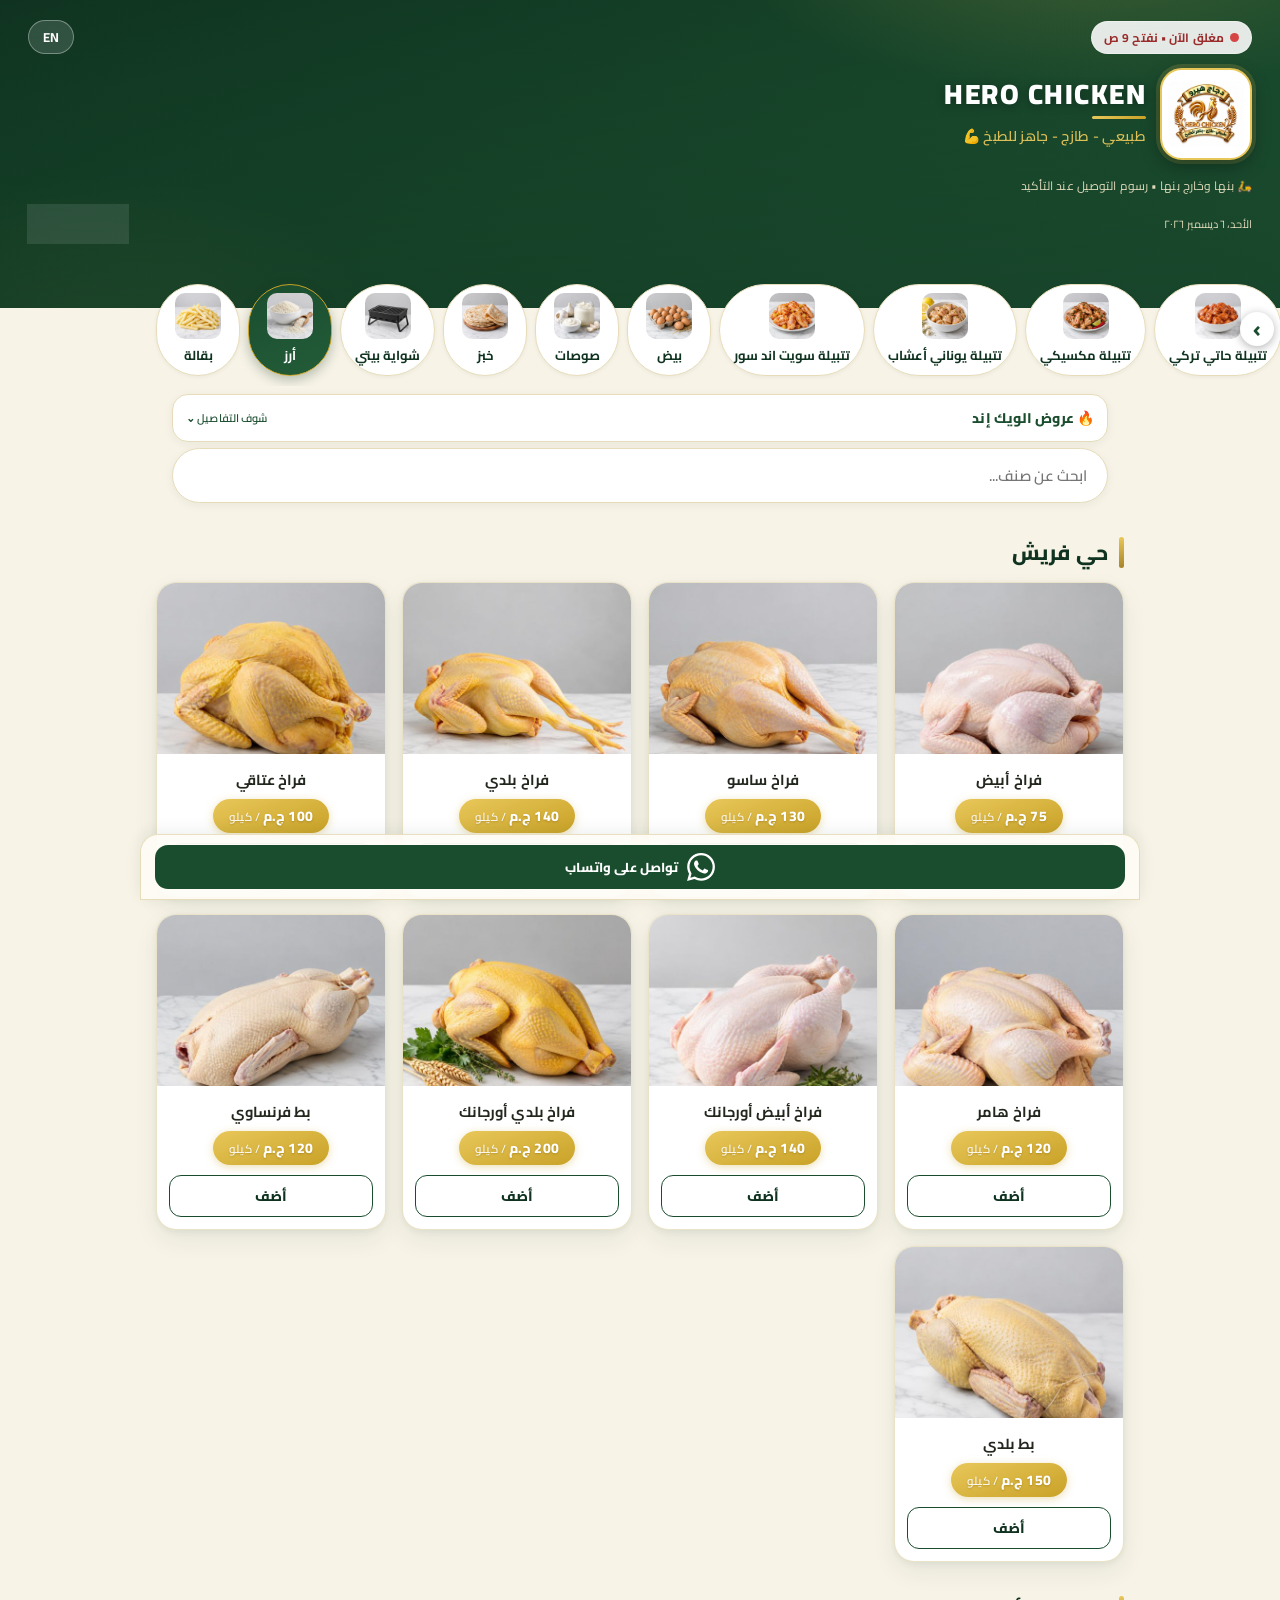
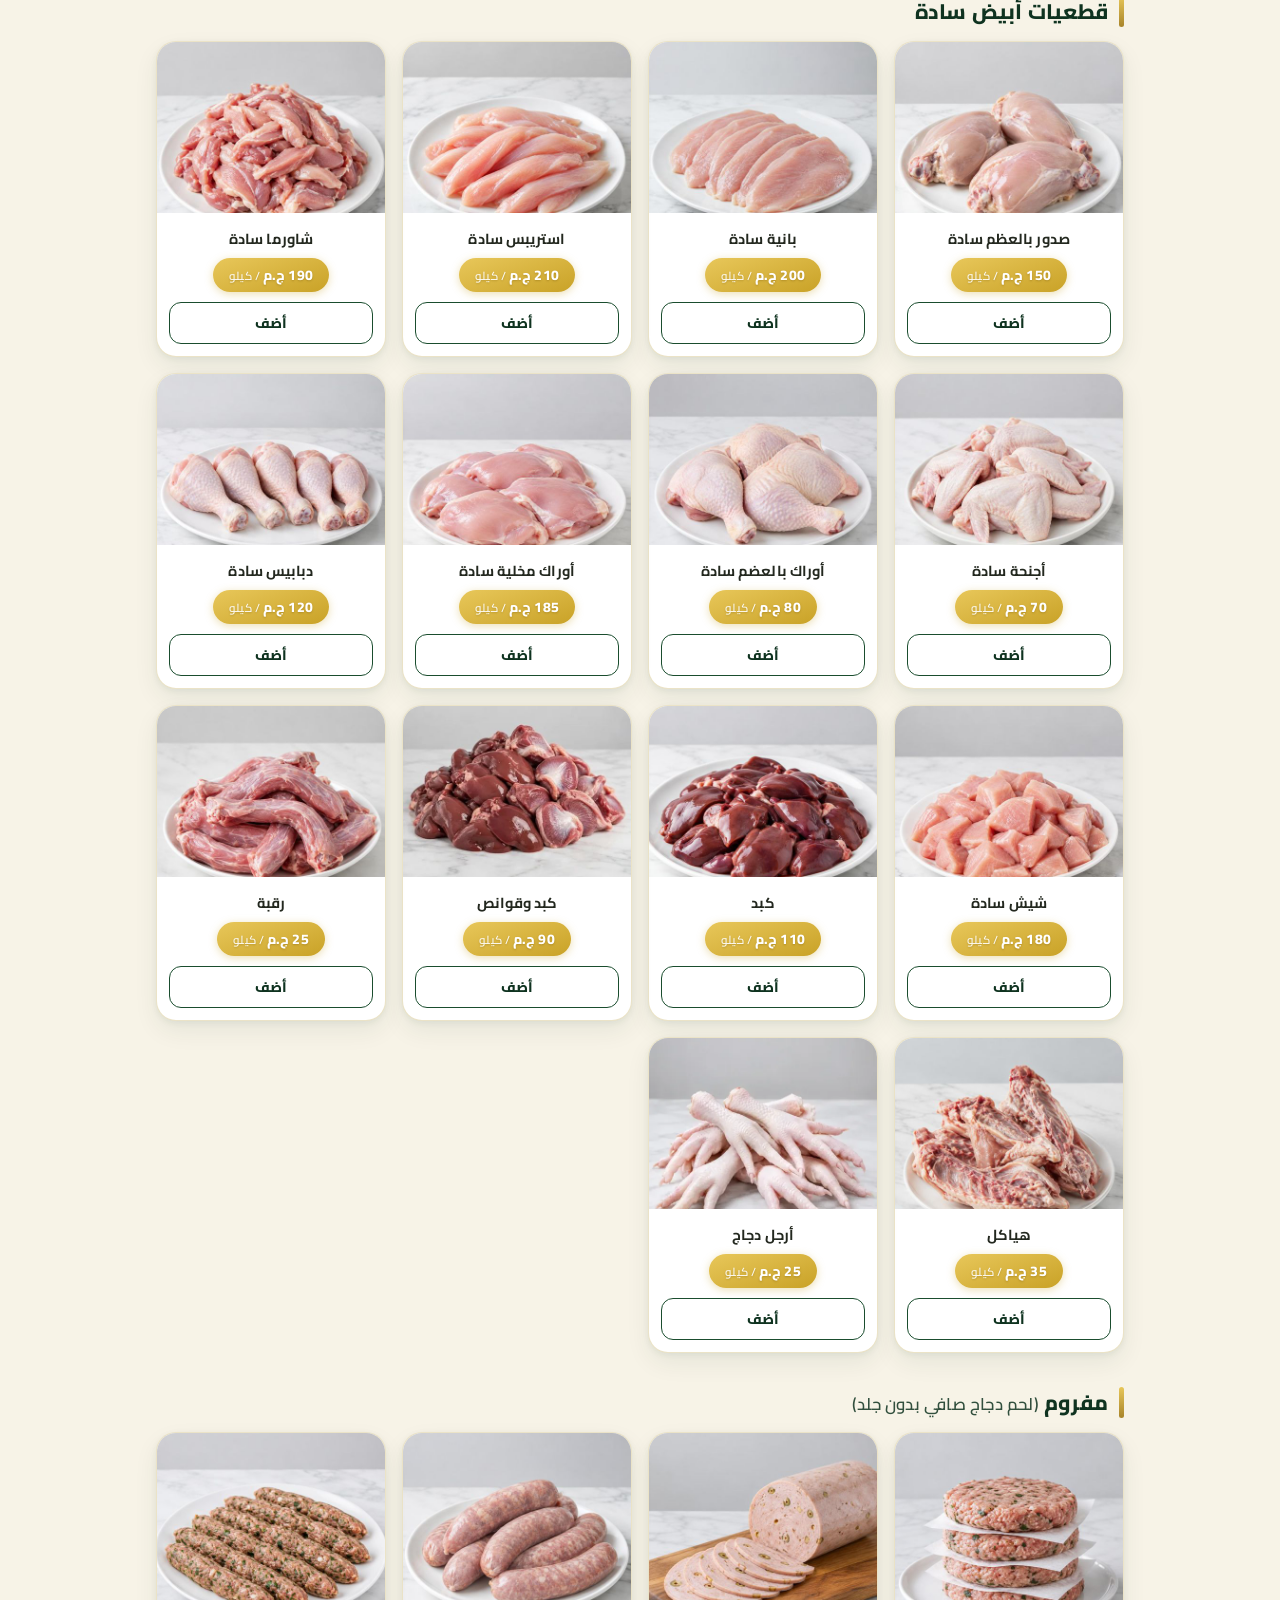
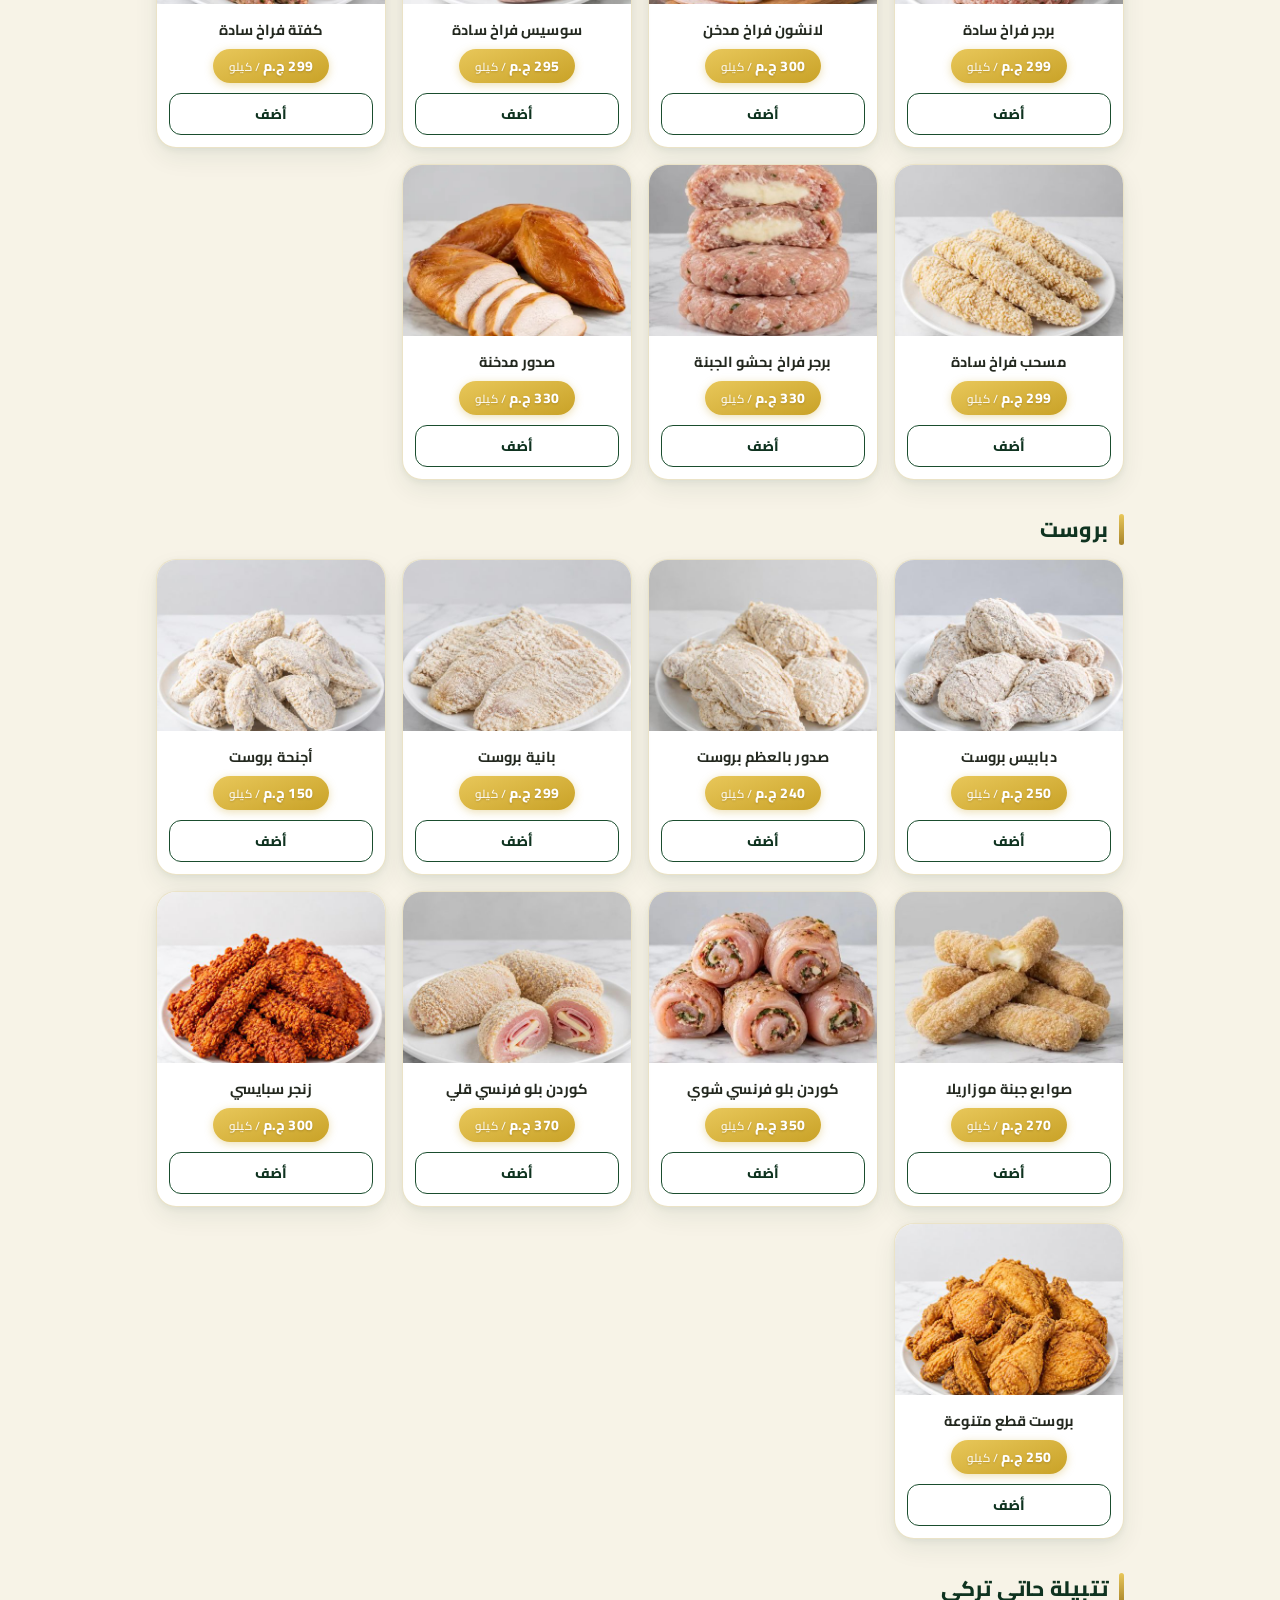
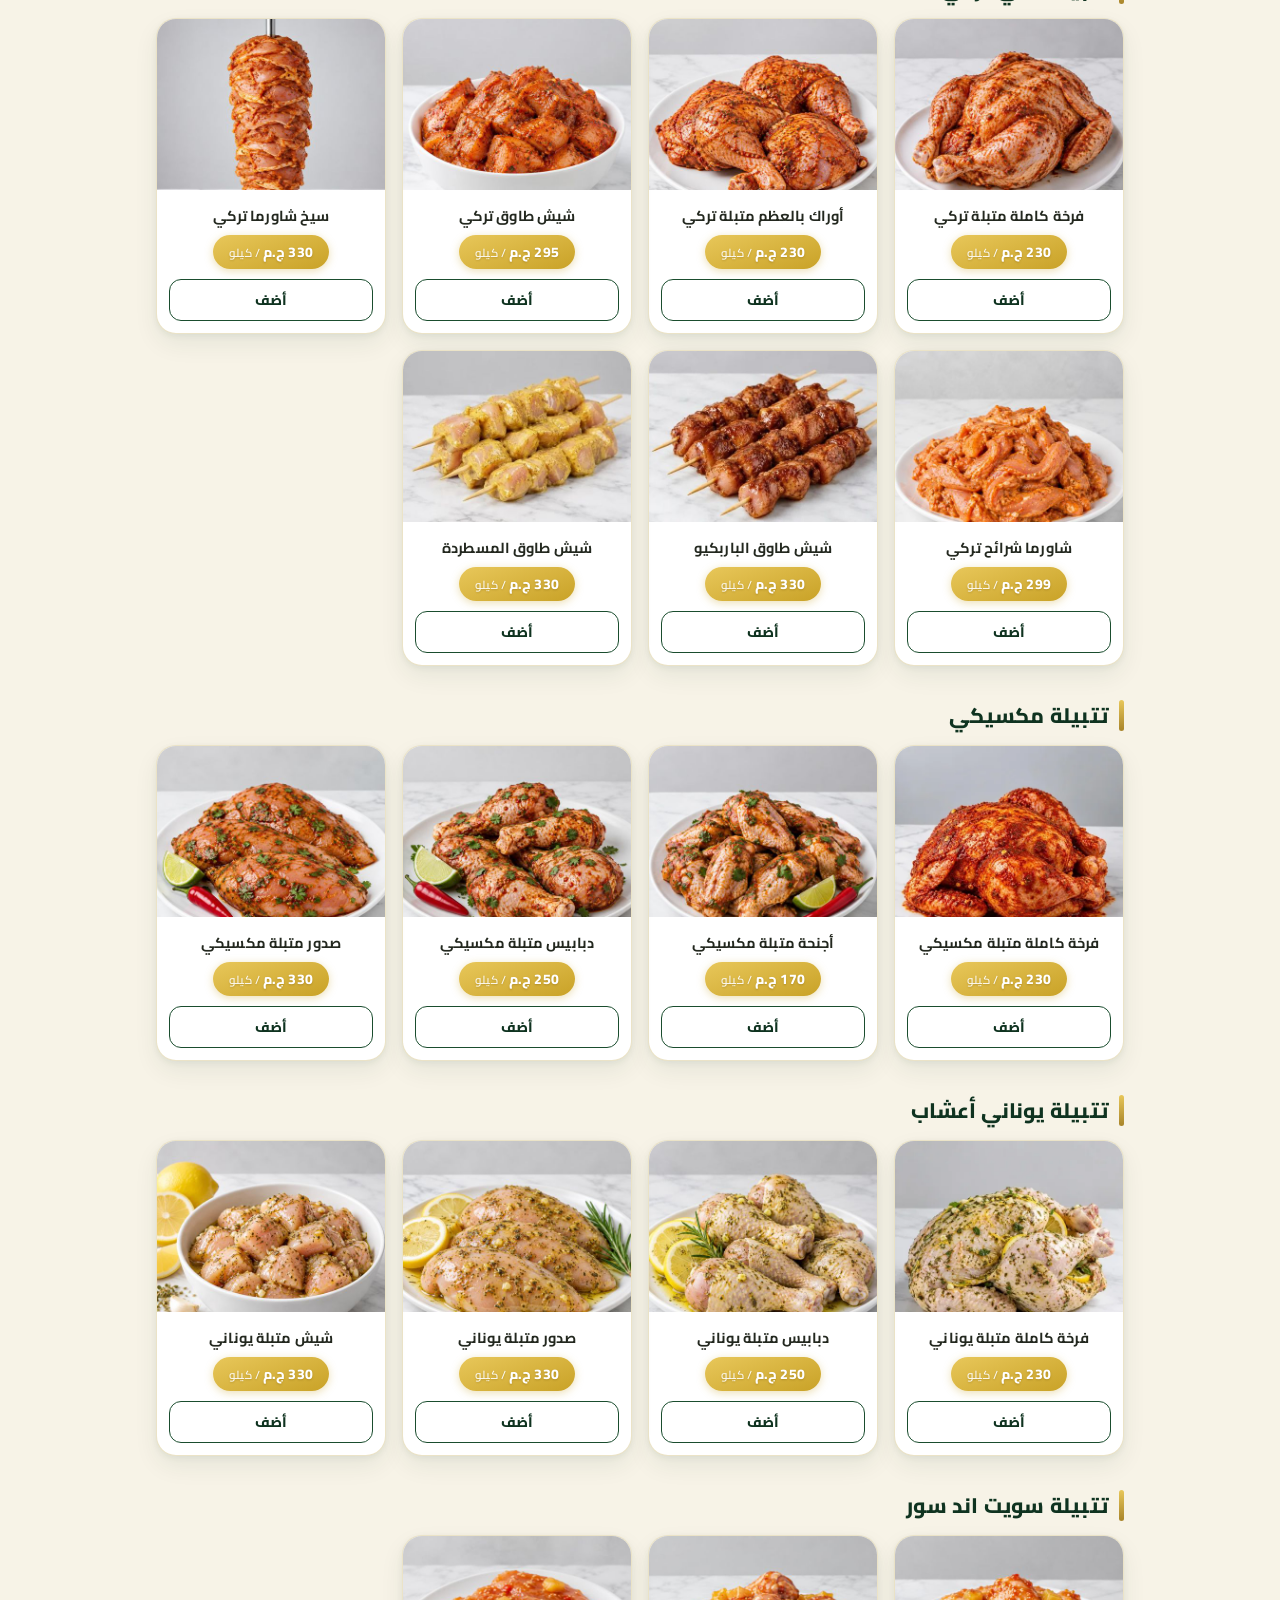
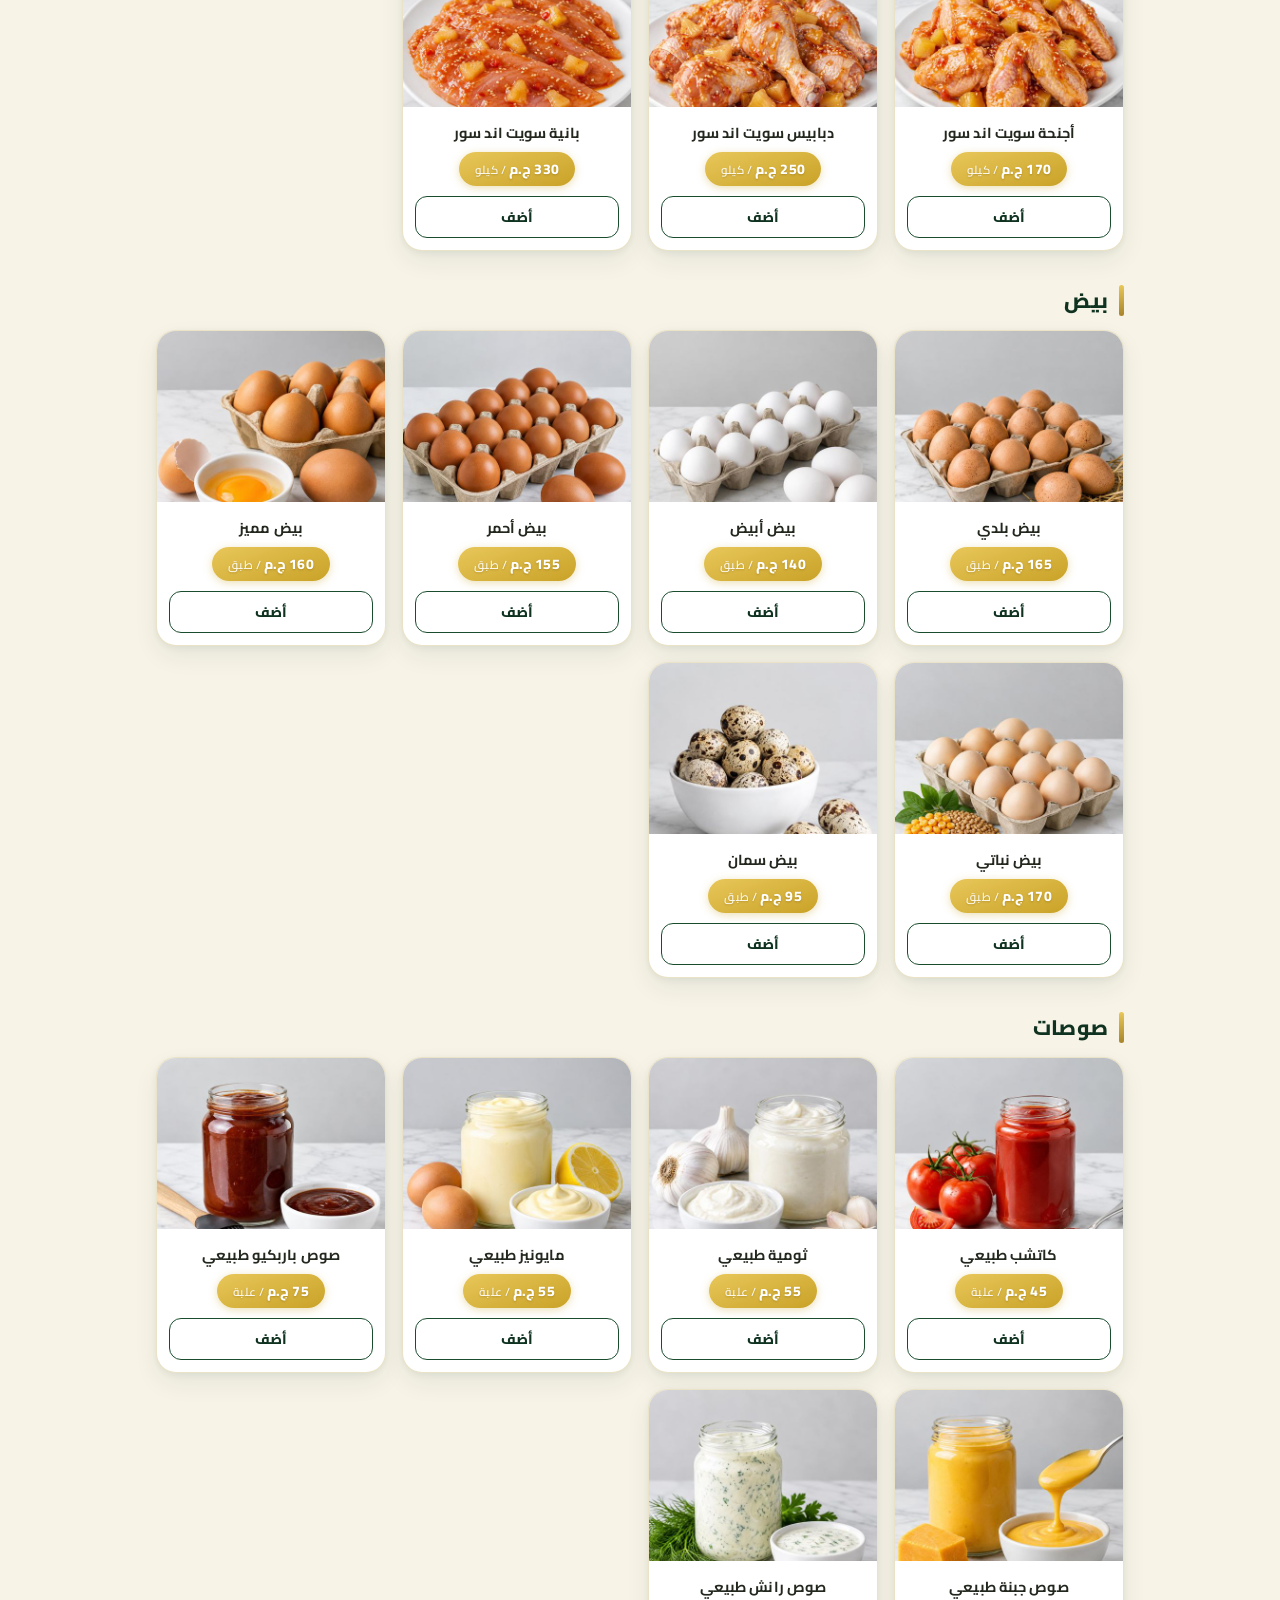
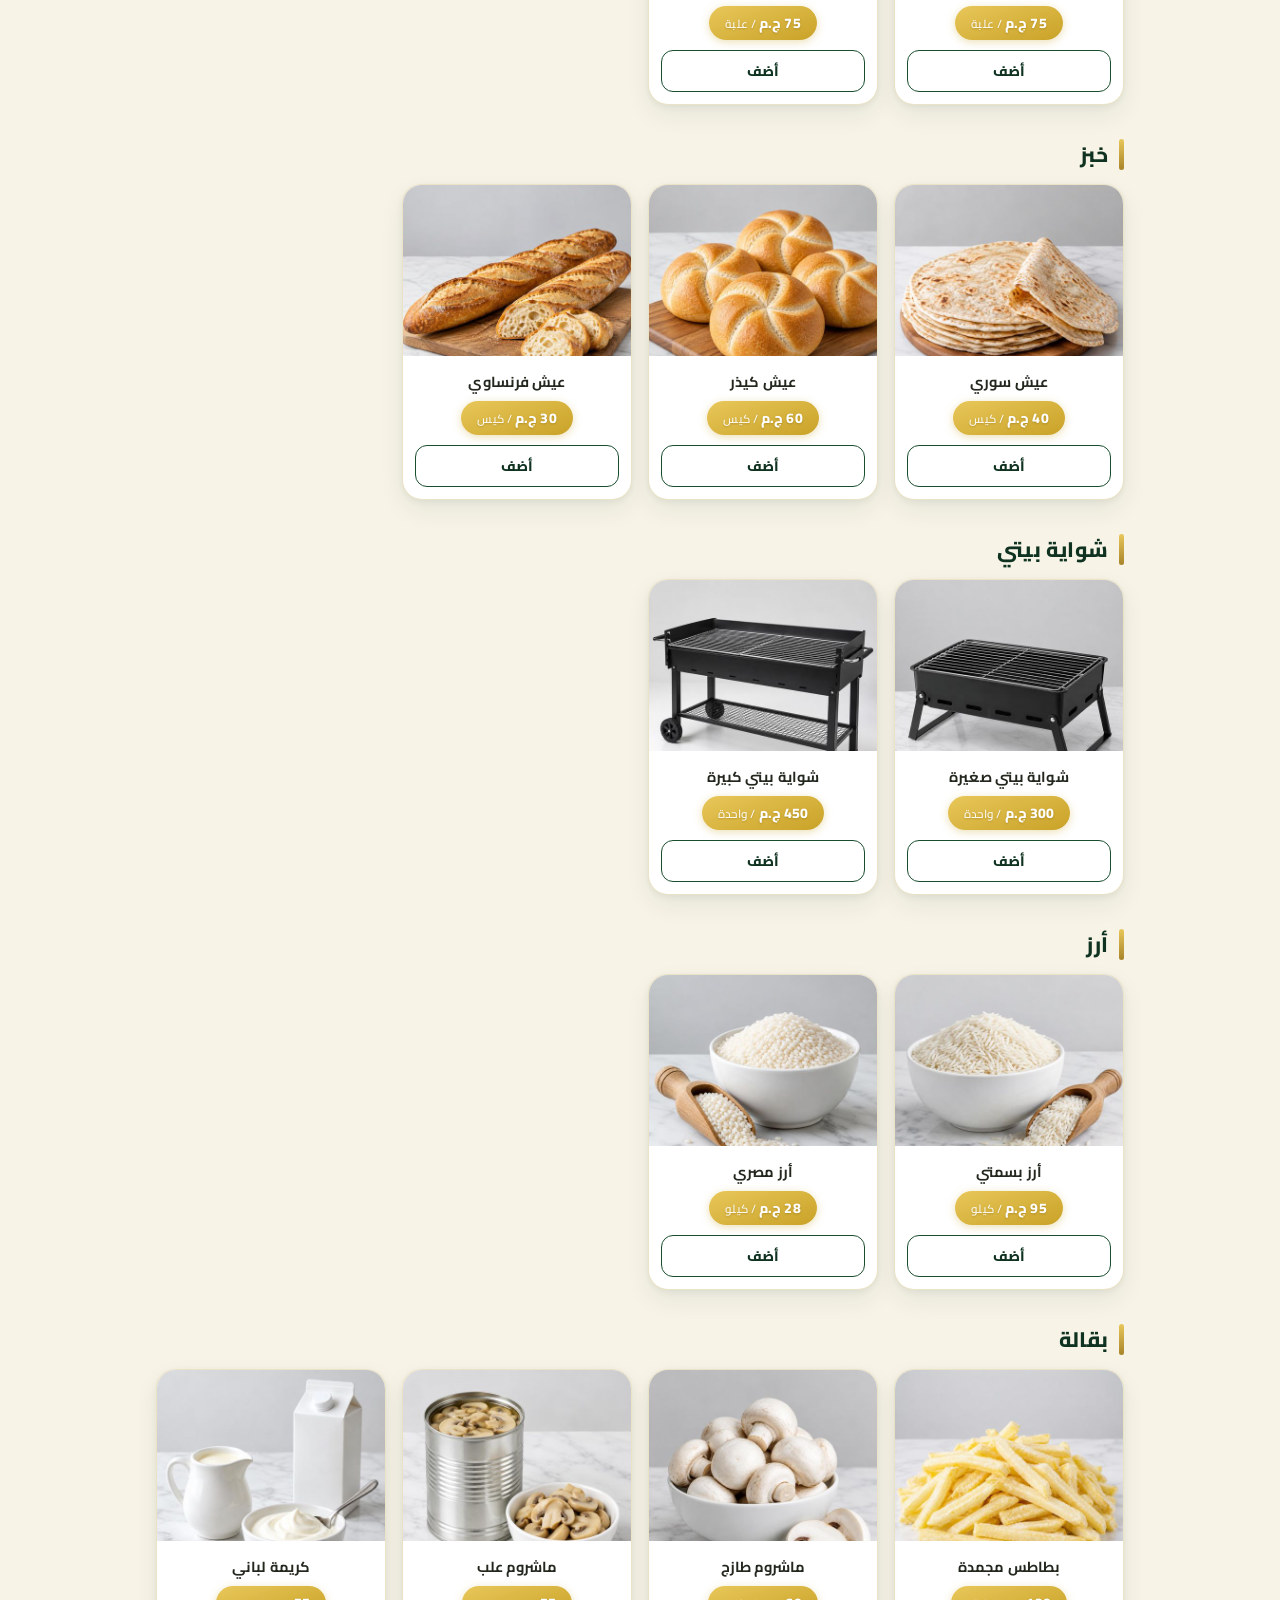
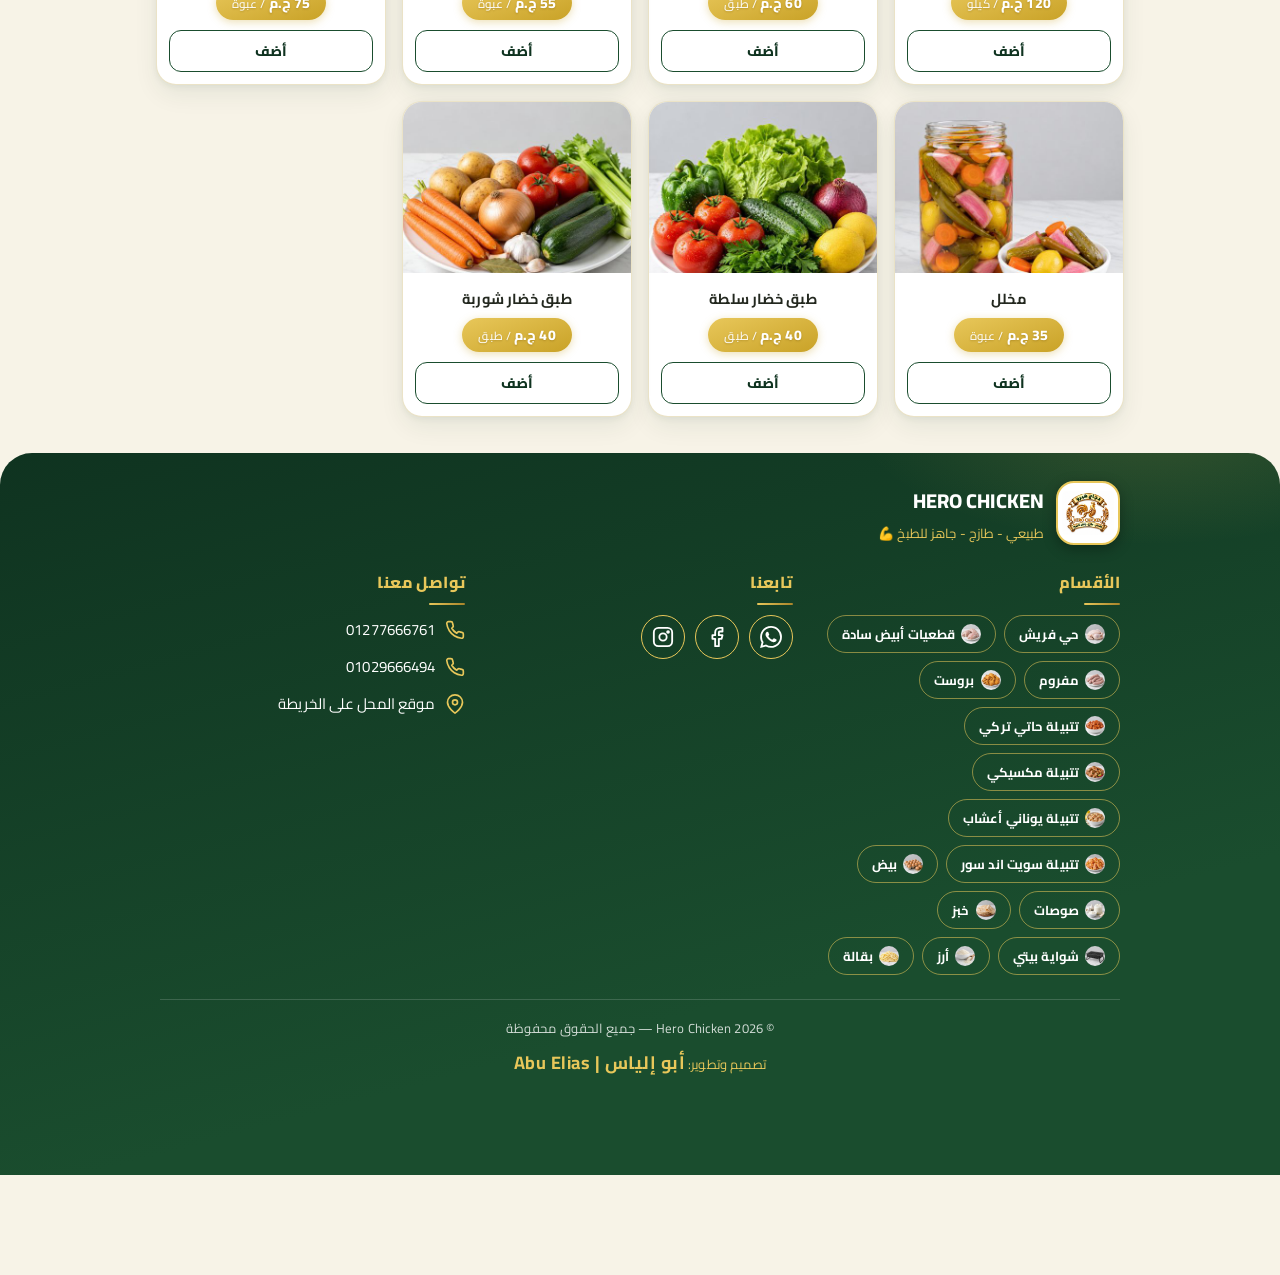
==== commit 394b44b4: "Use approved raw chicken preparation header video" ====
--- a/index.html
+++ b/index.html
@@ -37,9 +37,9 @@
 
   <!-- ========== الهيدر: اللوجو والاسم وزر اللغة ========== -->
   <header class="hero">
-    <!-- فيديو الخلفية: حط الفيديو في videos/hero.mp4 (لو مش موجود بيفضل اللون الأخضر) -->
+    <!-- فيديو الخلفية: حط الفيديو في videos/1-hero-raw-shish-28s.mp4 (لو مش موجود بيفضل اللون الأخضر) -->
     <video class="hero__video" muted loop playsinline preload="none" aria-hidden="true">
-      <source data-src="videos/hero.mp4" type="video/mp4">
+      <source data-src="videos/1-hero-raw-shish-28s.mp4" type="video/mp4">
     </video>
 
     <div class="hero__top">
--- a/css/style.css
+++ b/css/style.css
@@ -545,3 +545,13 @@
 .hero__tools .hero__date { margin: 0; }
 .hero__tools .install-btn { width: auto; flex: none; margin: 0; padding: 6px 10px; min-height: 38px; border-radius: 12px; font-size: 12px; background: #ffffff15; }
 .hero > .install-hint { position: relative; z-index: 2; background: #143d24; color: #fff; border: 1px solid var(--gold); border-radius: 10px; padding: 10px; text-align: start; }
+
+/* شعارات طرق الدفع داخل الأزرار */
+.pill .pay-logo { display: inline-flex; align-items: center; height: 18px; margin-inline-end: 6px; vertical-align: middle; }
+.pill .pay-logo svg { height: 18px; width: auto; display: block; }
+.pill img.pay-logo { height: 18px; width: auto; display: inline-block; border-radius: 4px; vertical-align: middle; margin-inline-end: 6px; }
+
+
+/* صور الأقسام الطبيعية بدل الإيموجي */
+img.chip__icon { width: 46px; height: 46px; object-fit: cover; border-radius: 10px; margin: 0 auto 4px; }
+.footer__cat-icon { width: 20px; height: 20px; object-fit: cover; border-radius: 50%; vertical-align: -4px; }
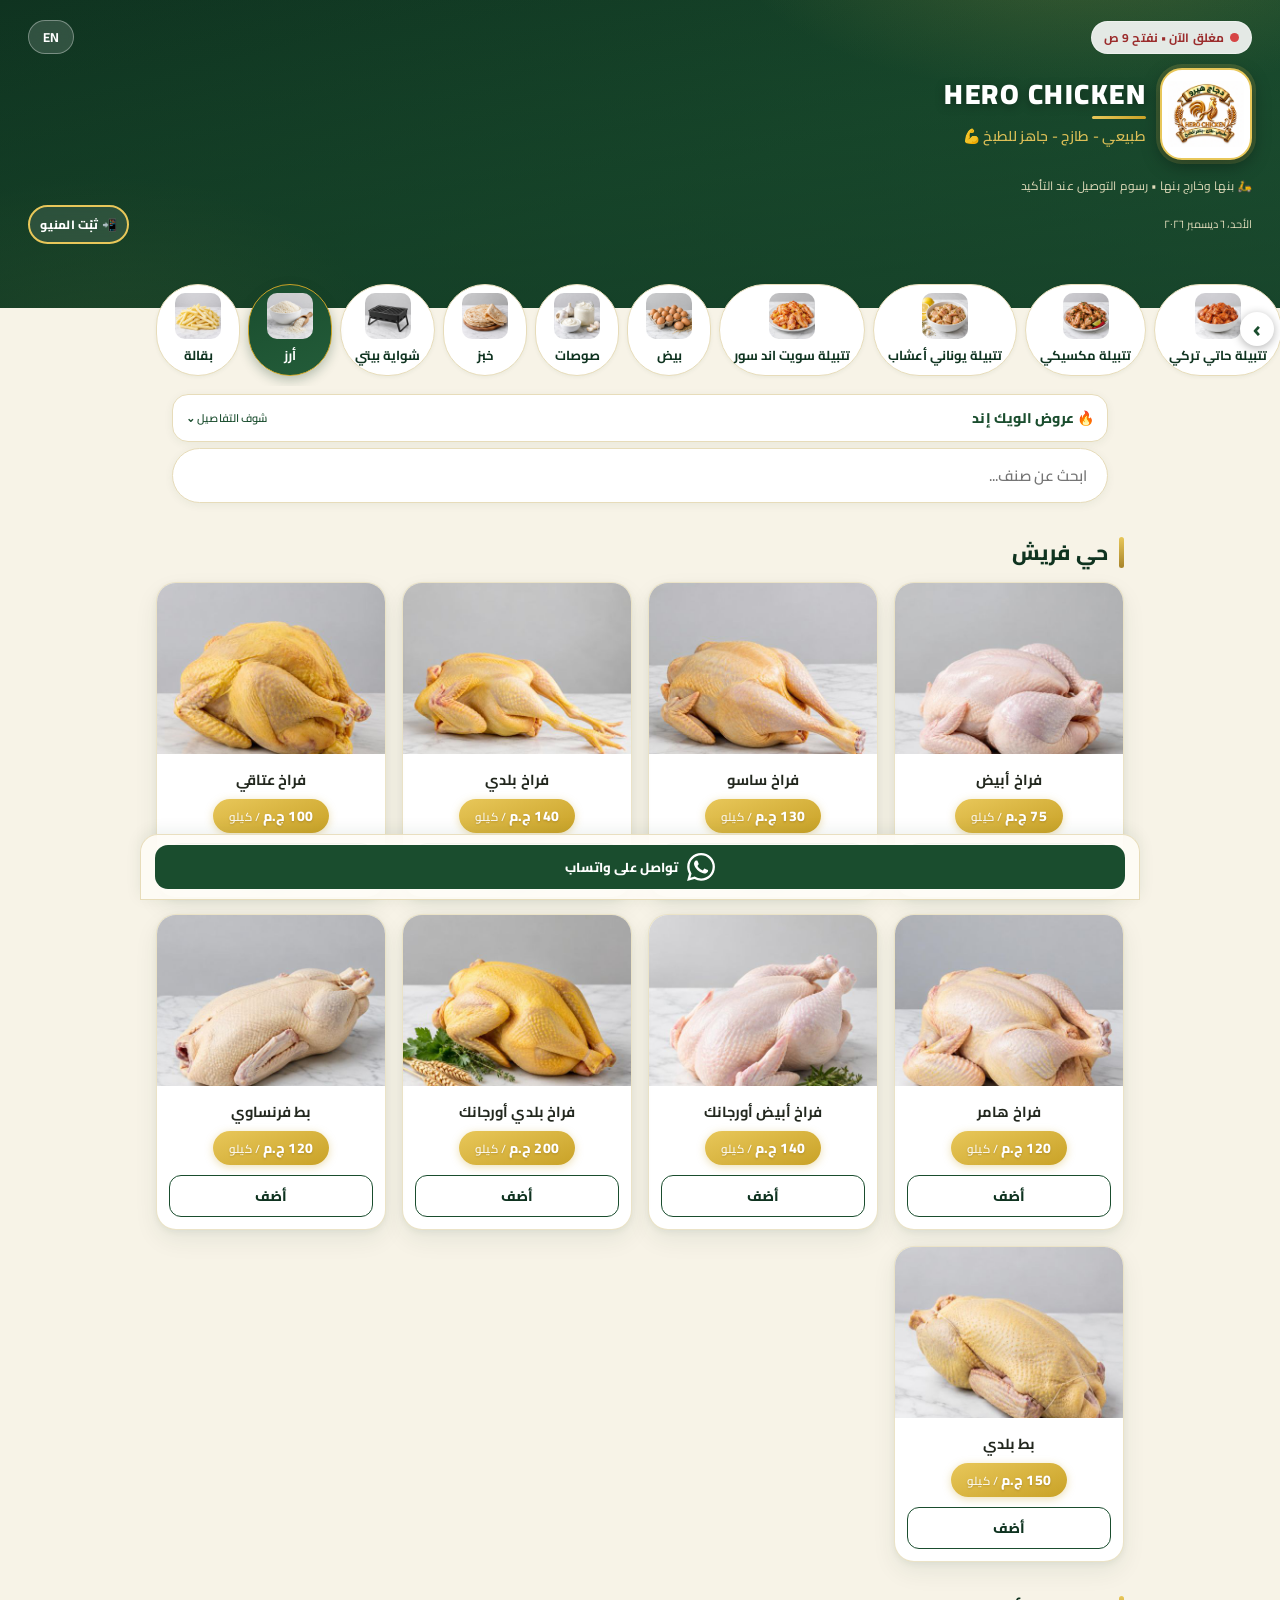
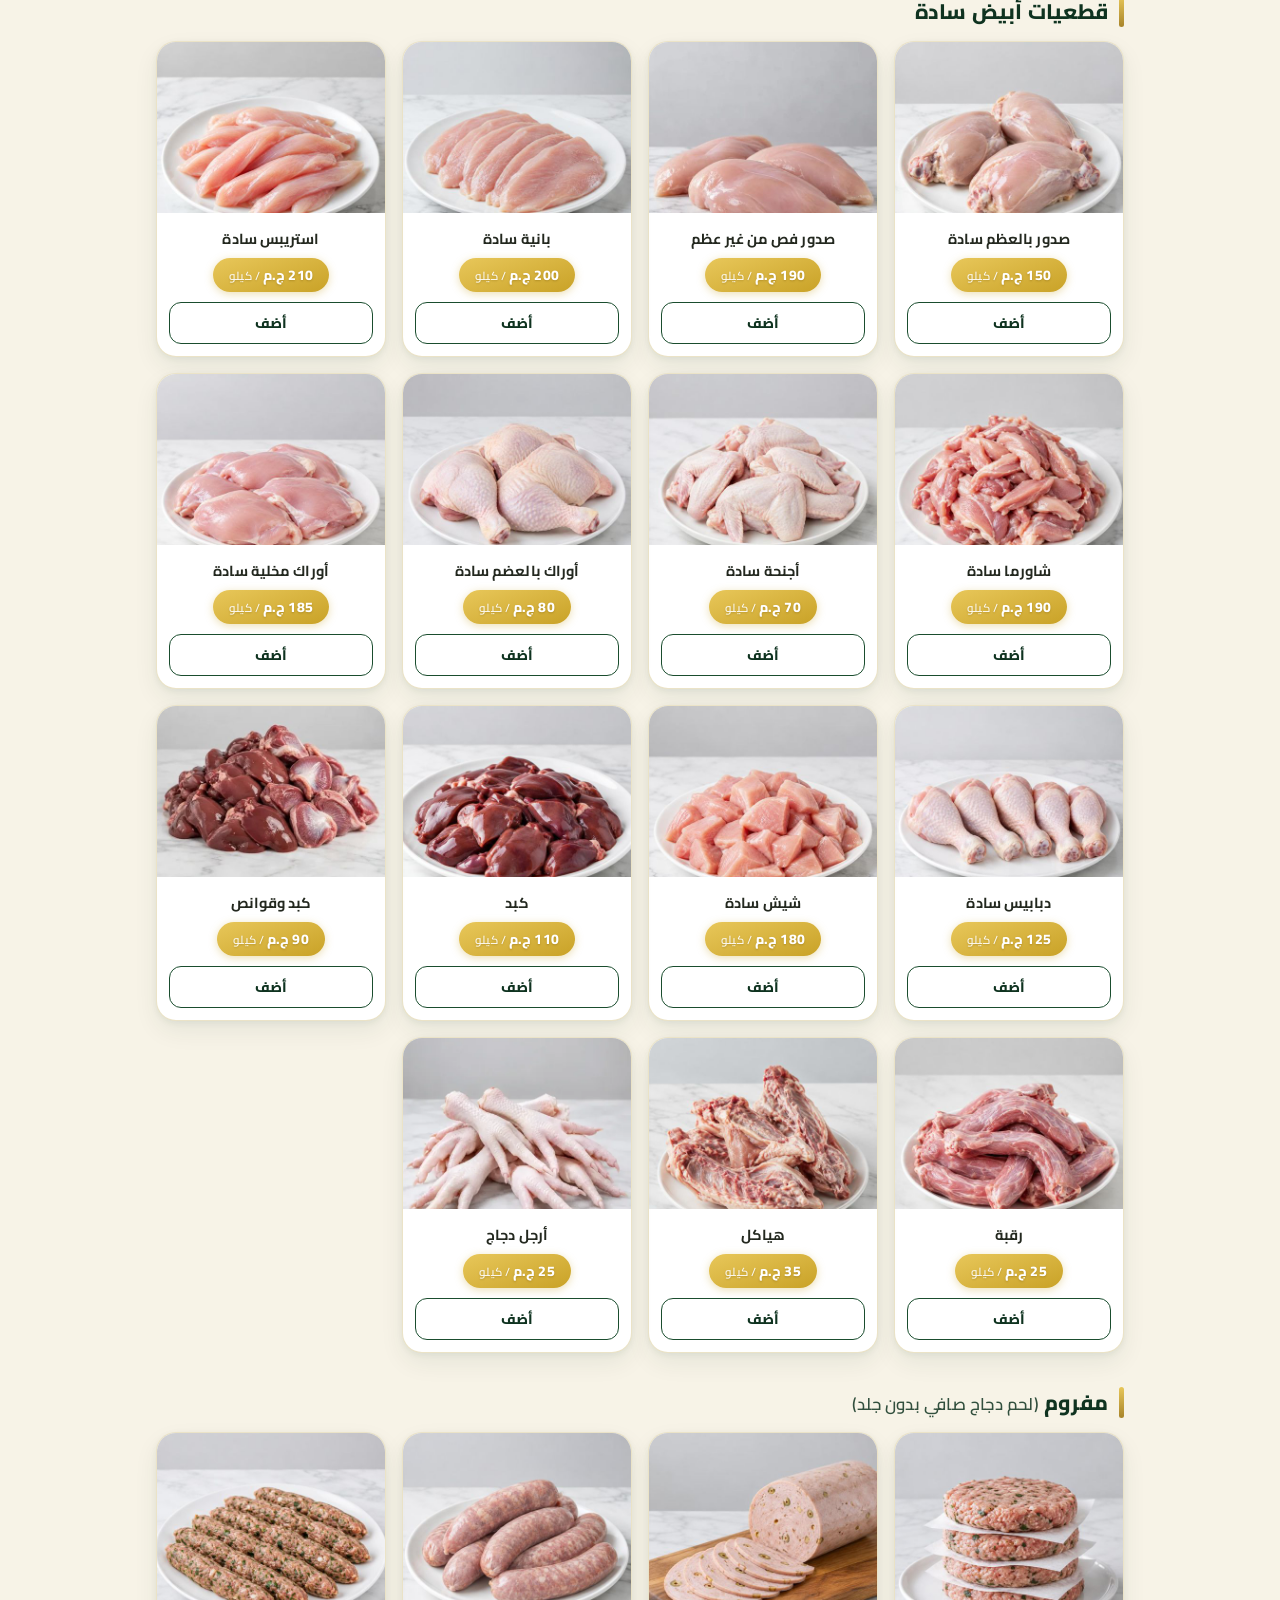
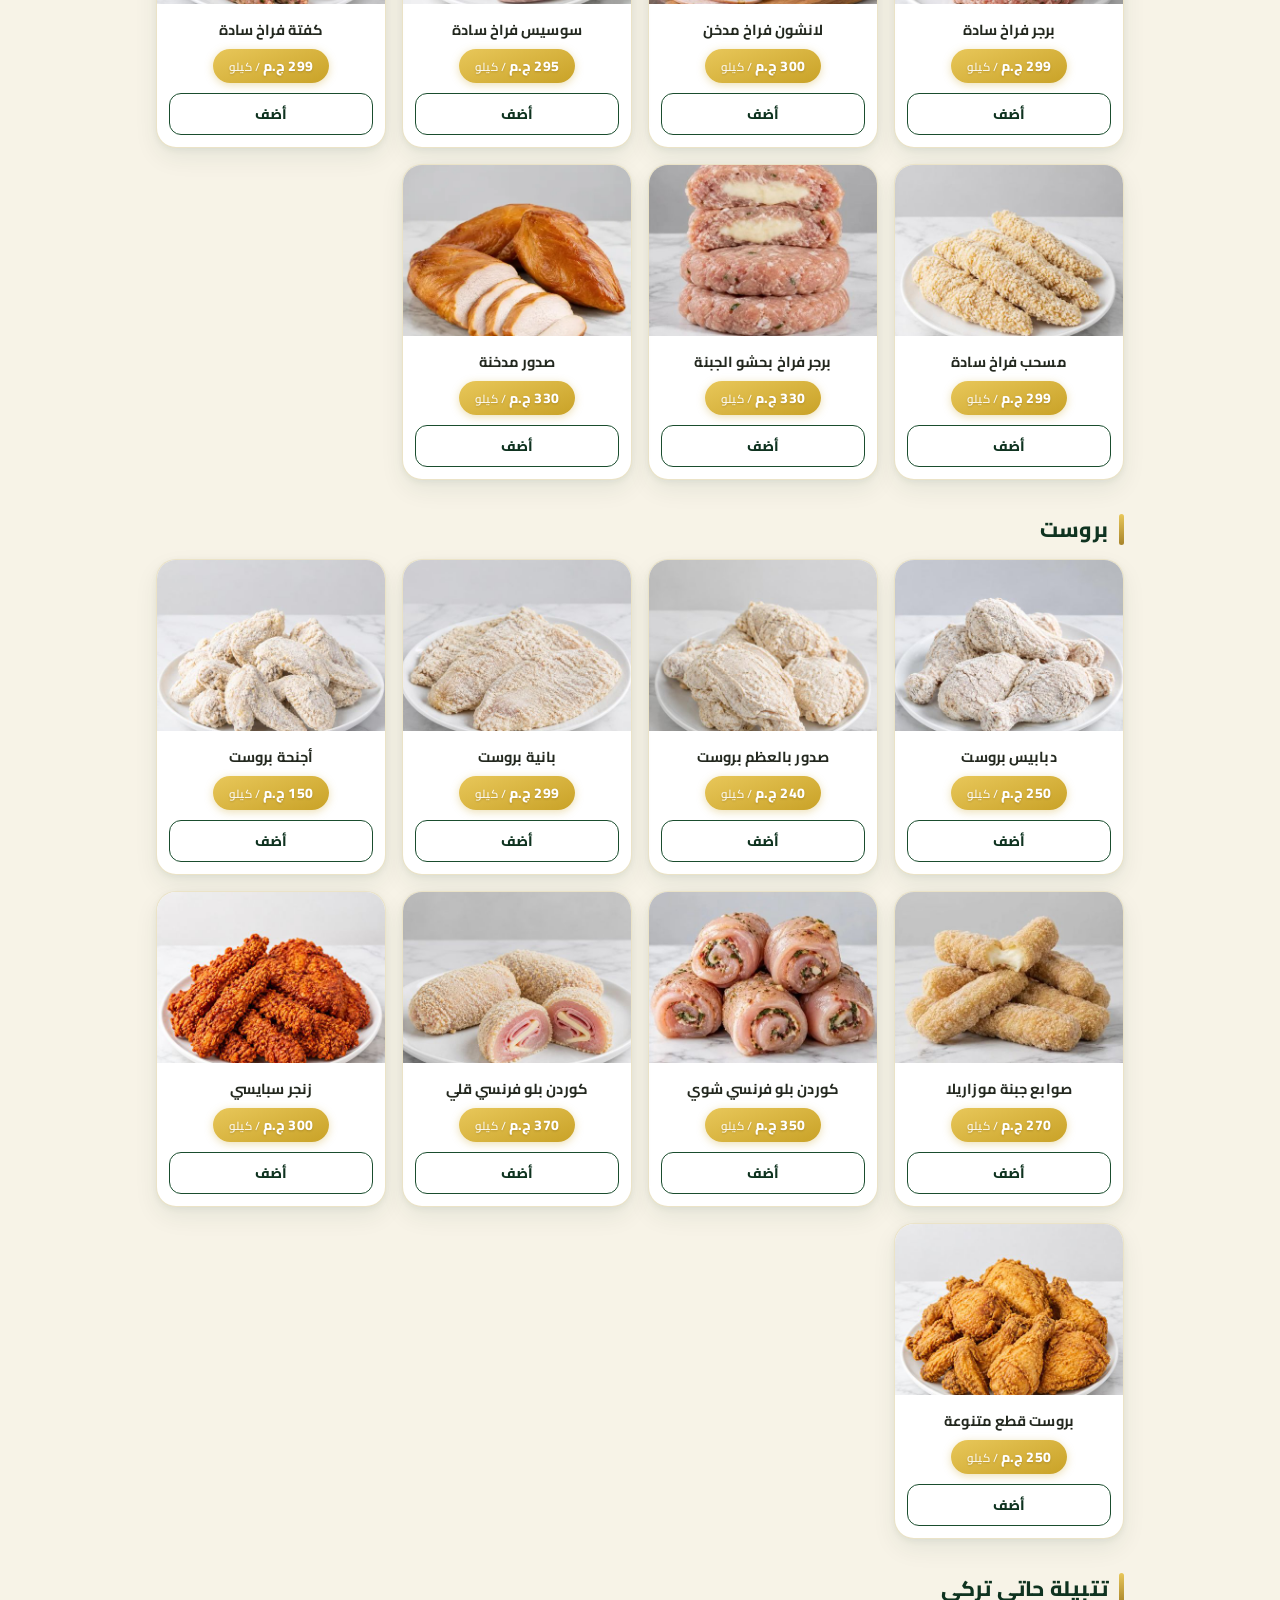
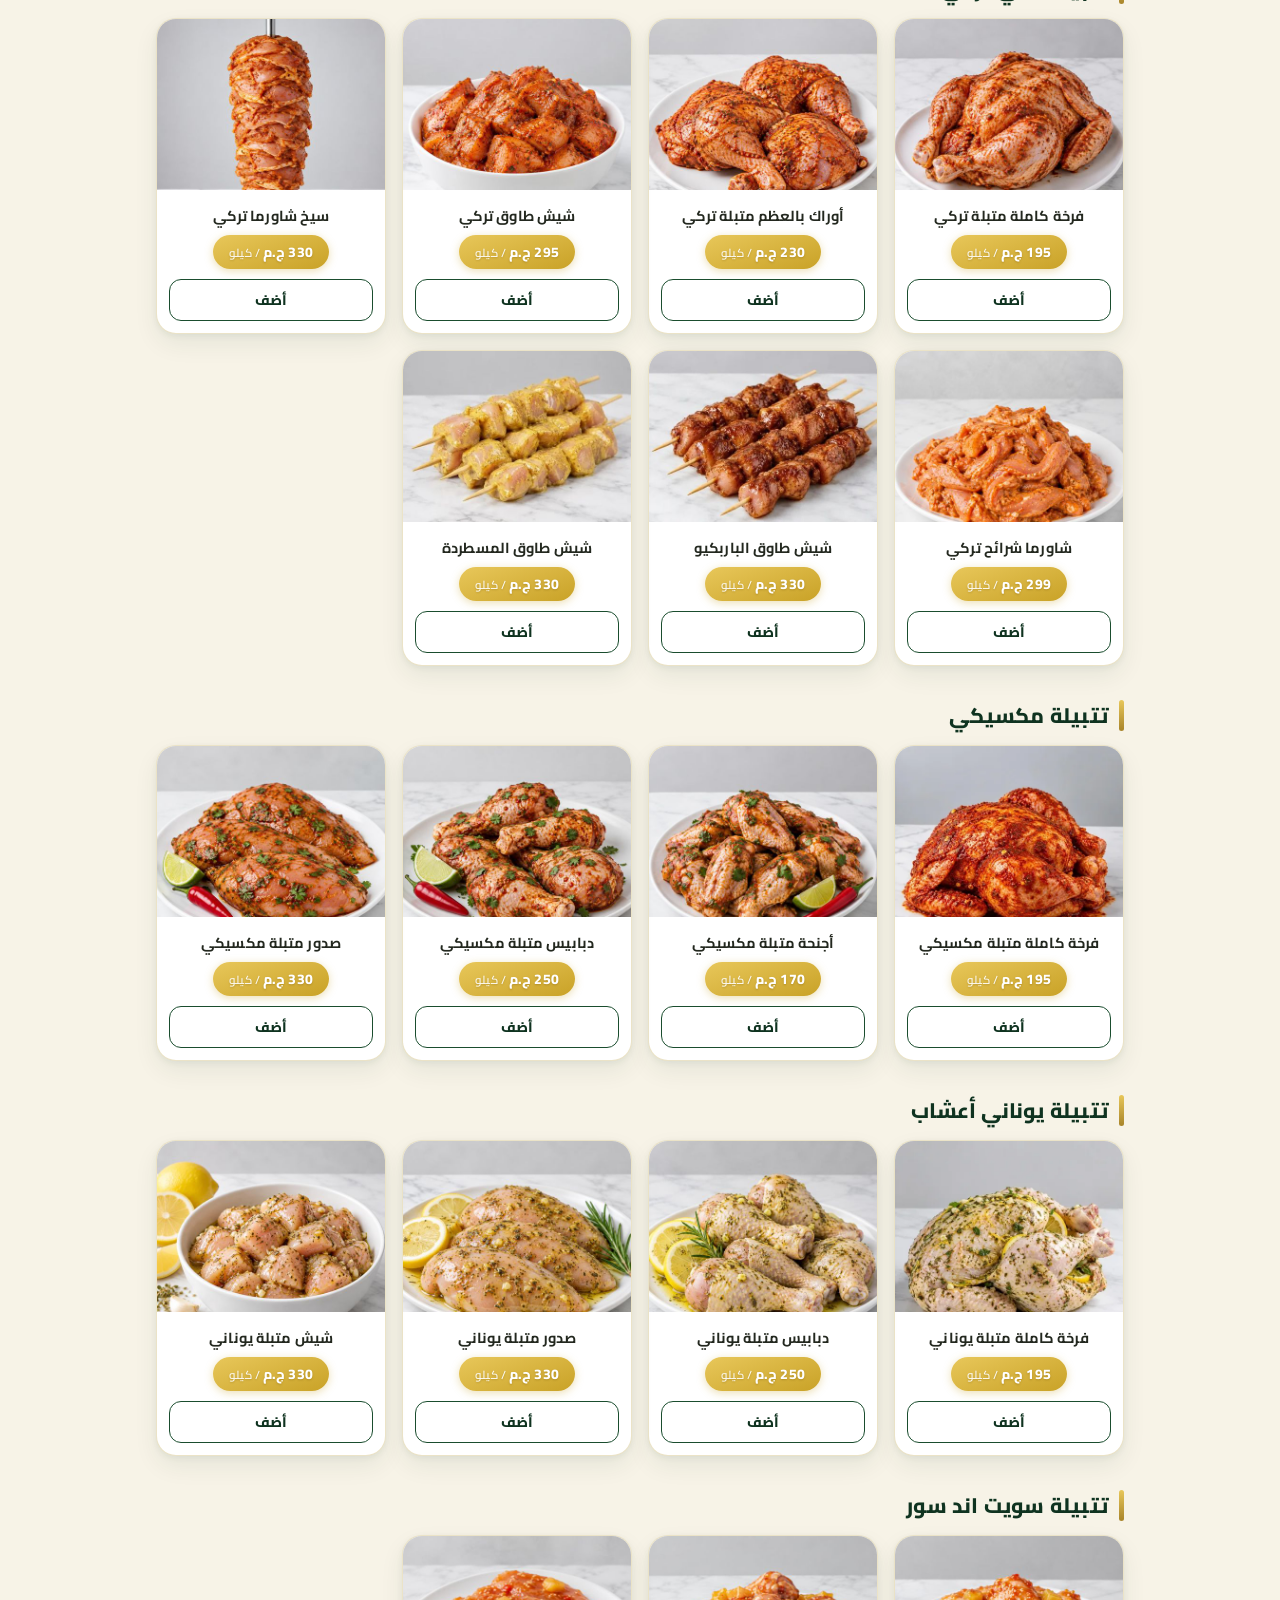
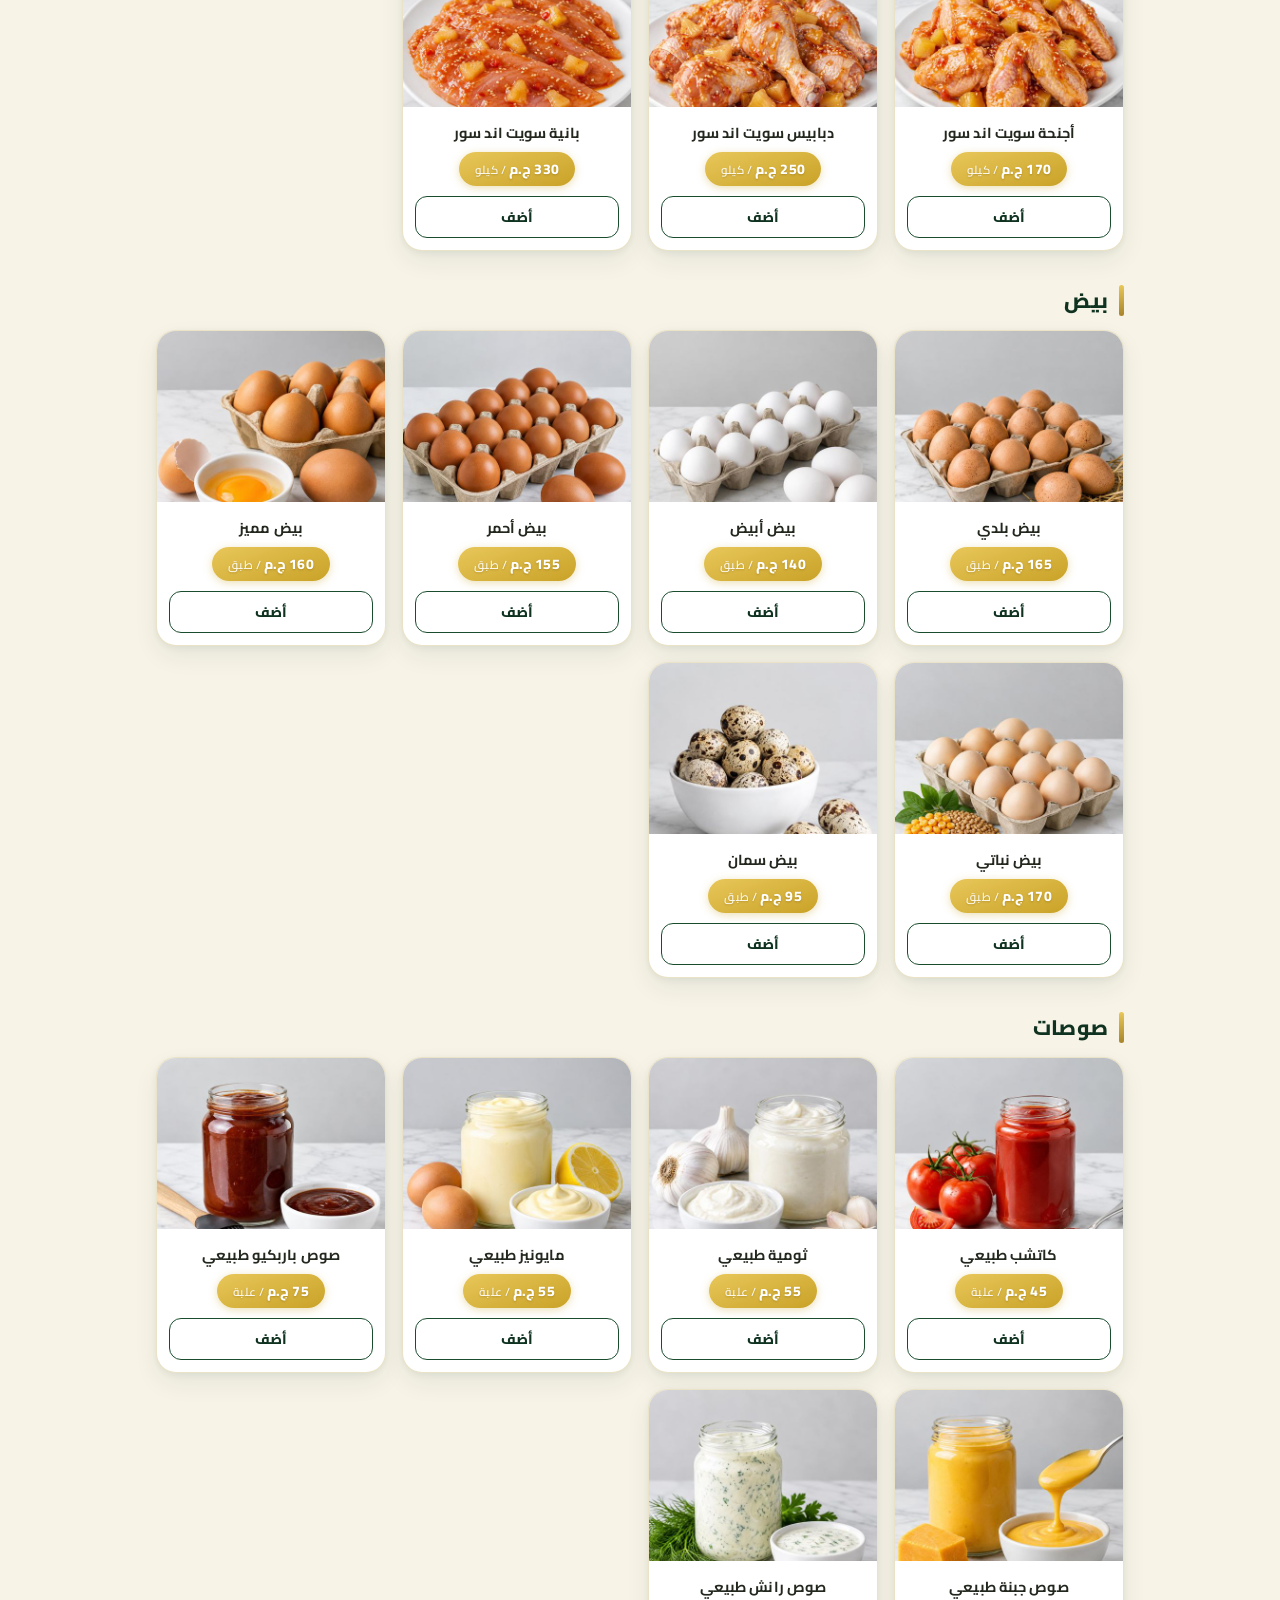
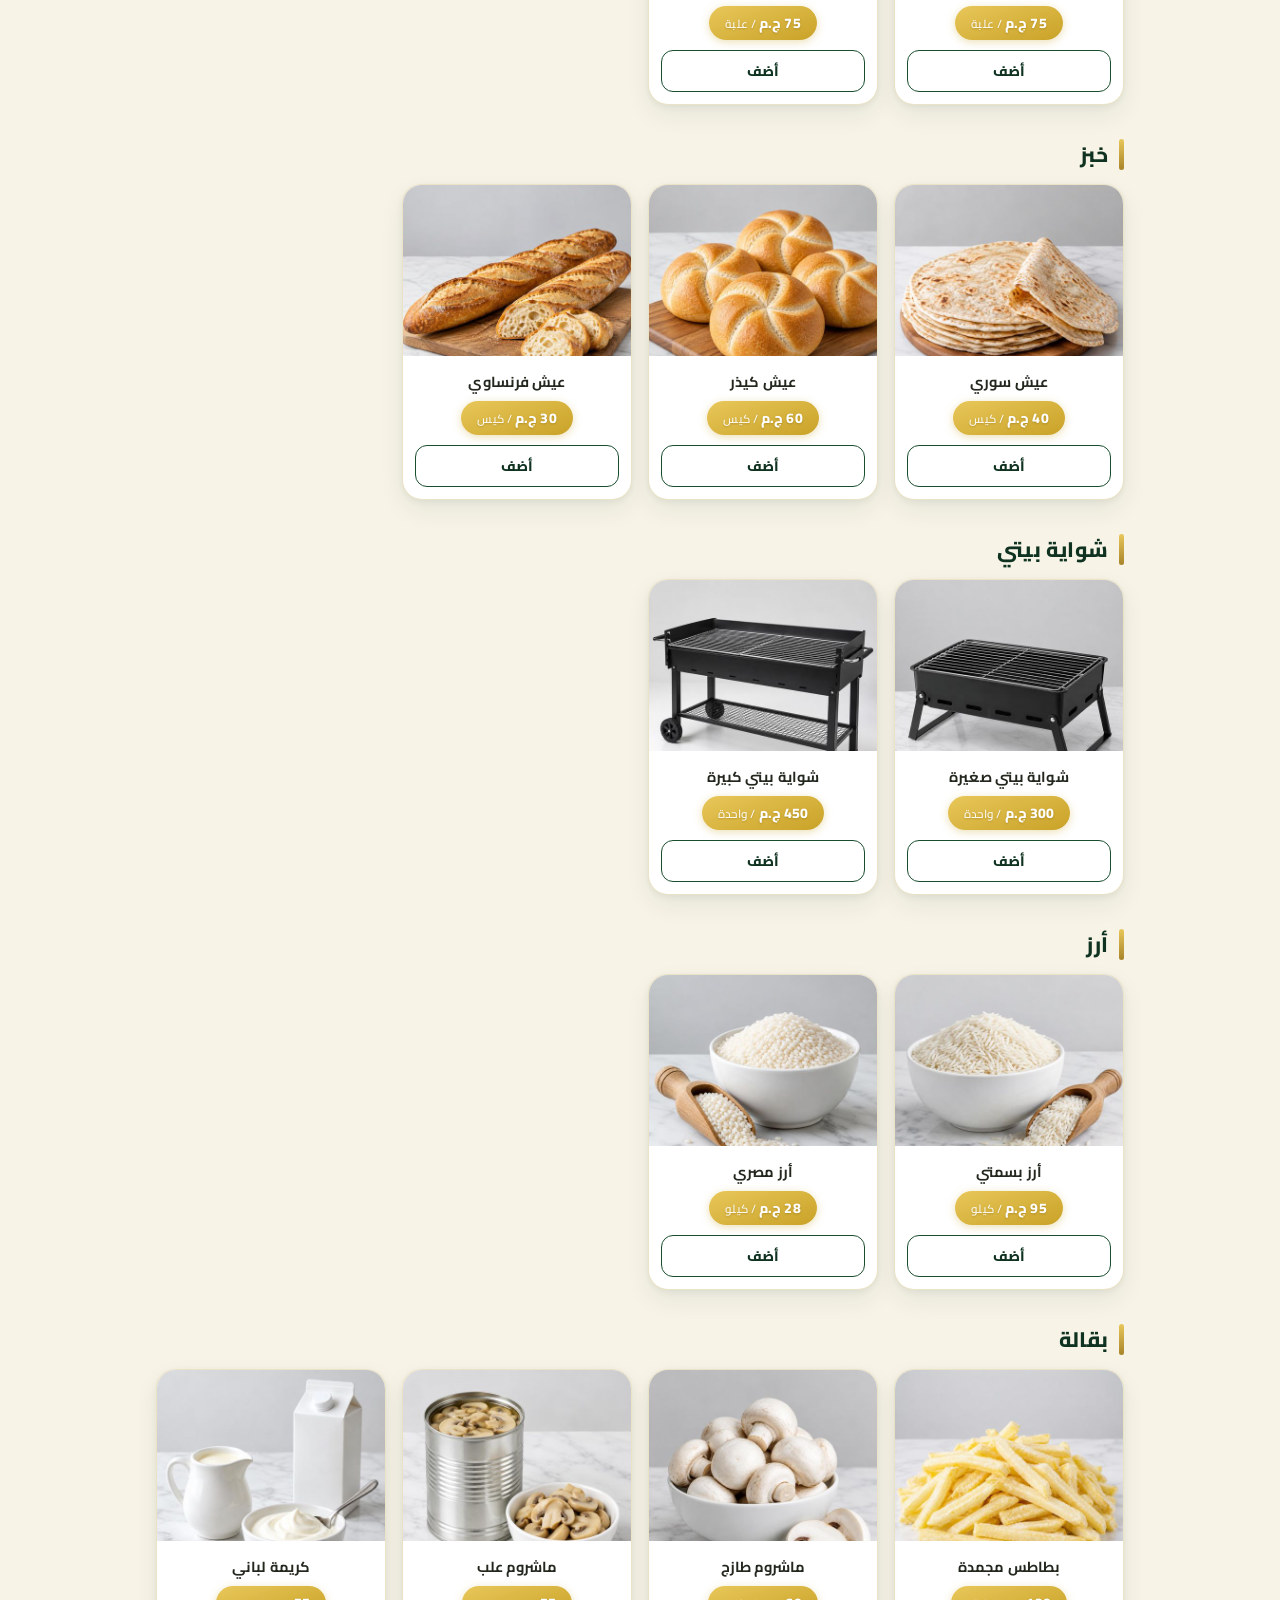
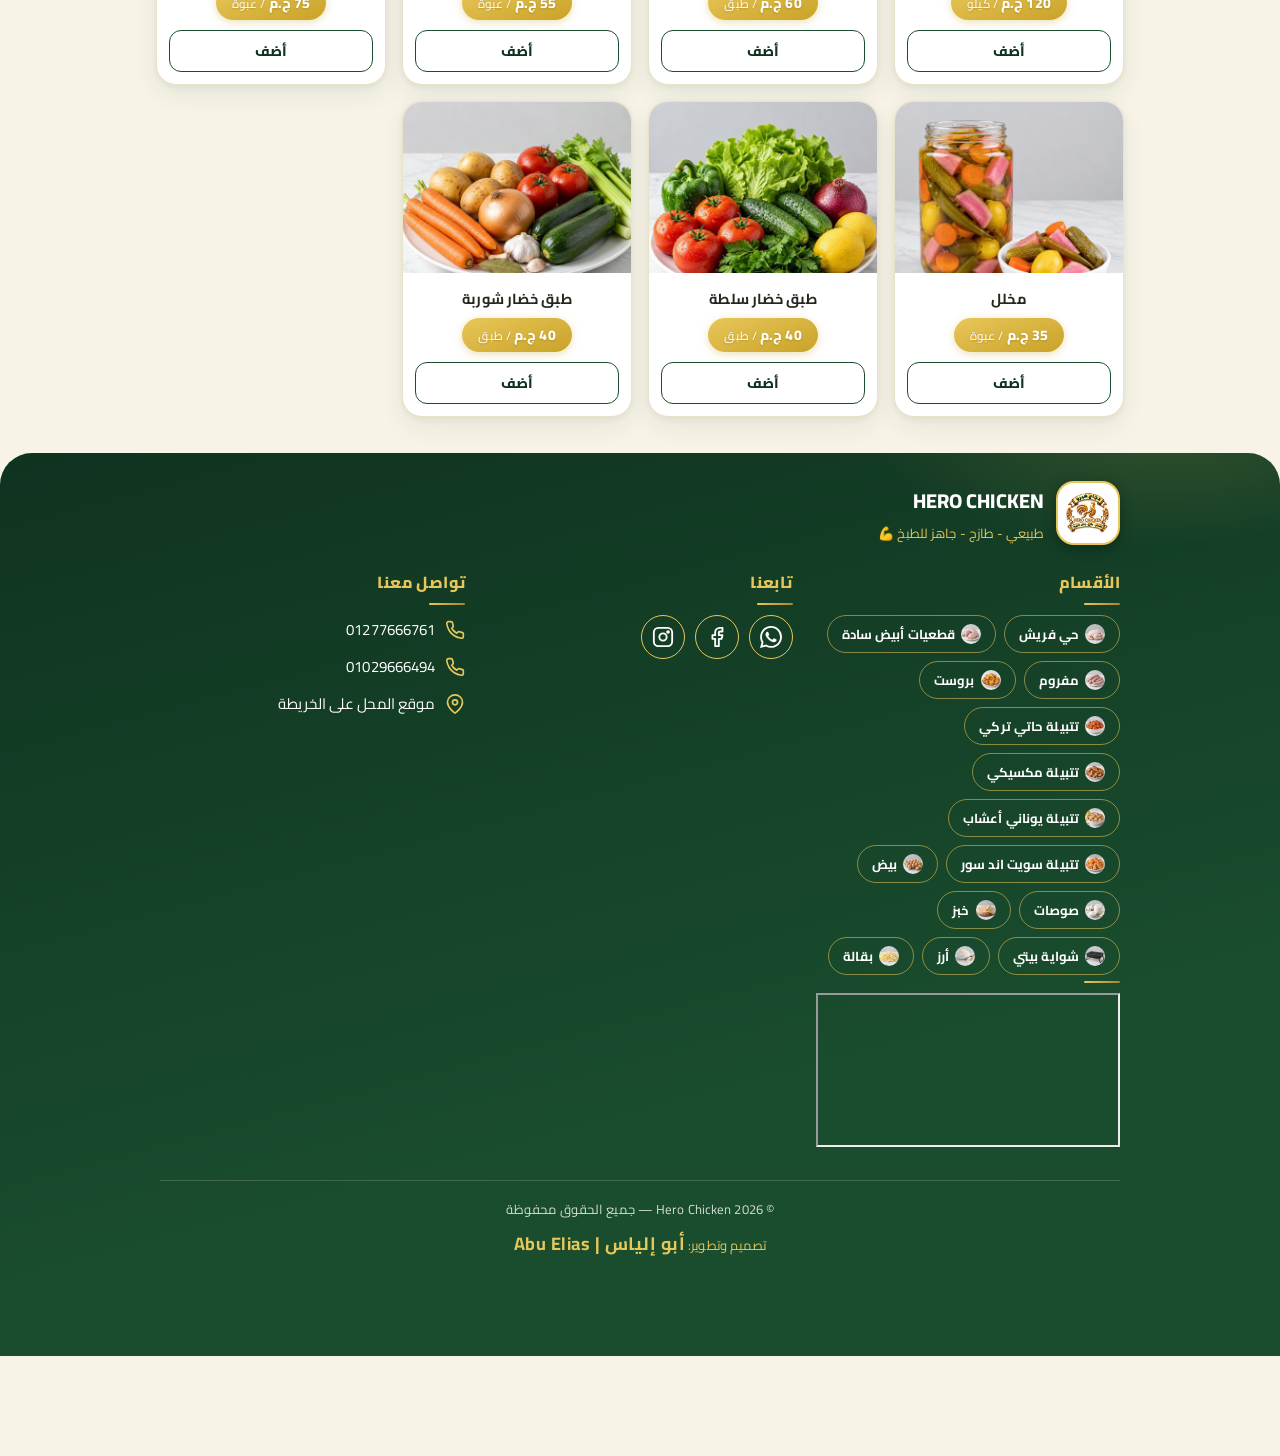
==== commit f452d508: "Add shop location map block to footer Added a footer section with a Google Maps iframe." ====
--- a/index.html
+++ b/index.html
@@ -103,6 +103,10 @@
       </div>
     </div>
 
+    <div class="footer__map">
+      <h3 class="footer__title" id="mapTitle"></h3>
+      <iframe class="footer__mapframe" src="https://www.google.com/maps?q=30.4659929,31.1848307&hl=ar&z=17&output=embed" loading="lazy" title="Hero Chicken location map"></iframe>
+    </div>
 
     <p class="footer__copy" id="copy"></p>
     <p class="footer__credit" id="credit"></p>
@@ -185,3 +189,4 @@
   <script src="js/main.js"></script>
 </body>
 </html>
+
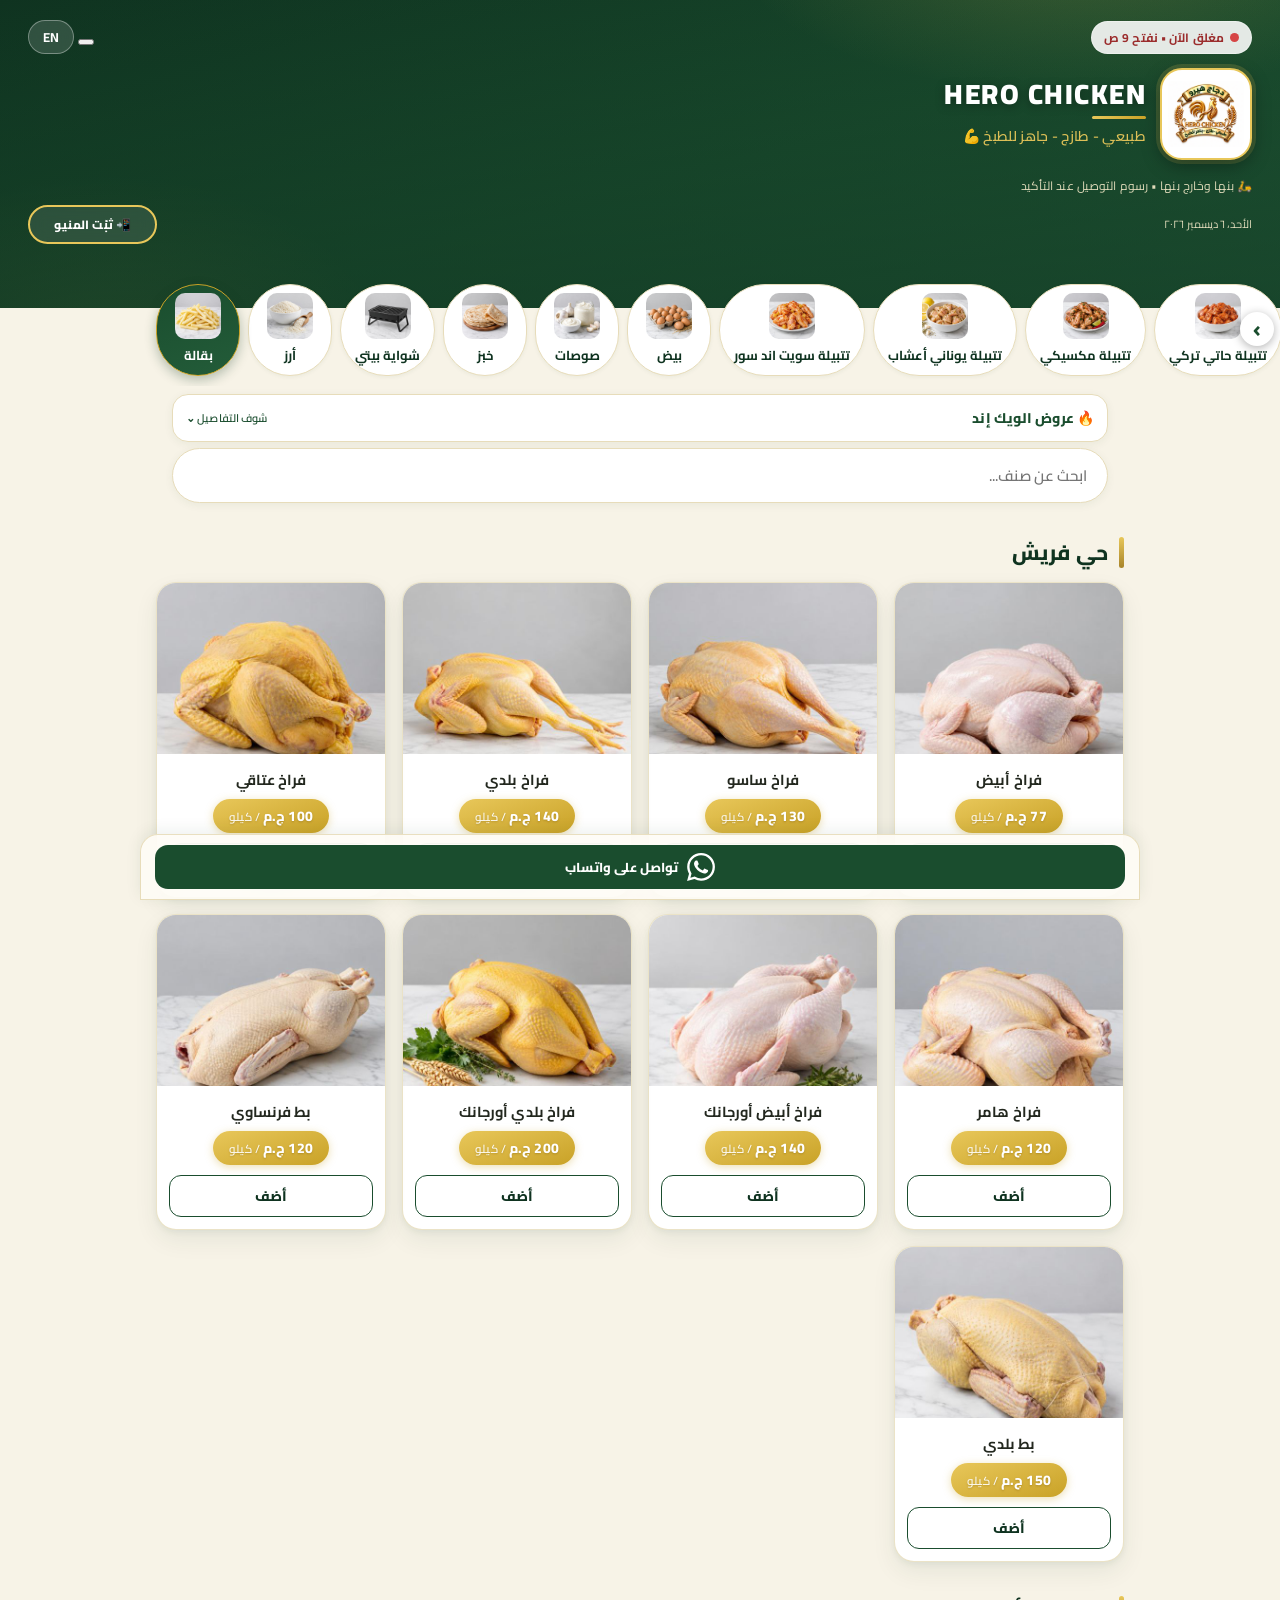
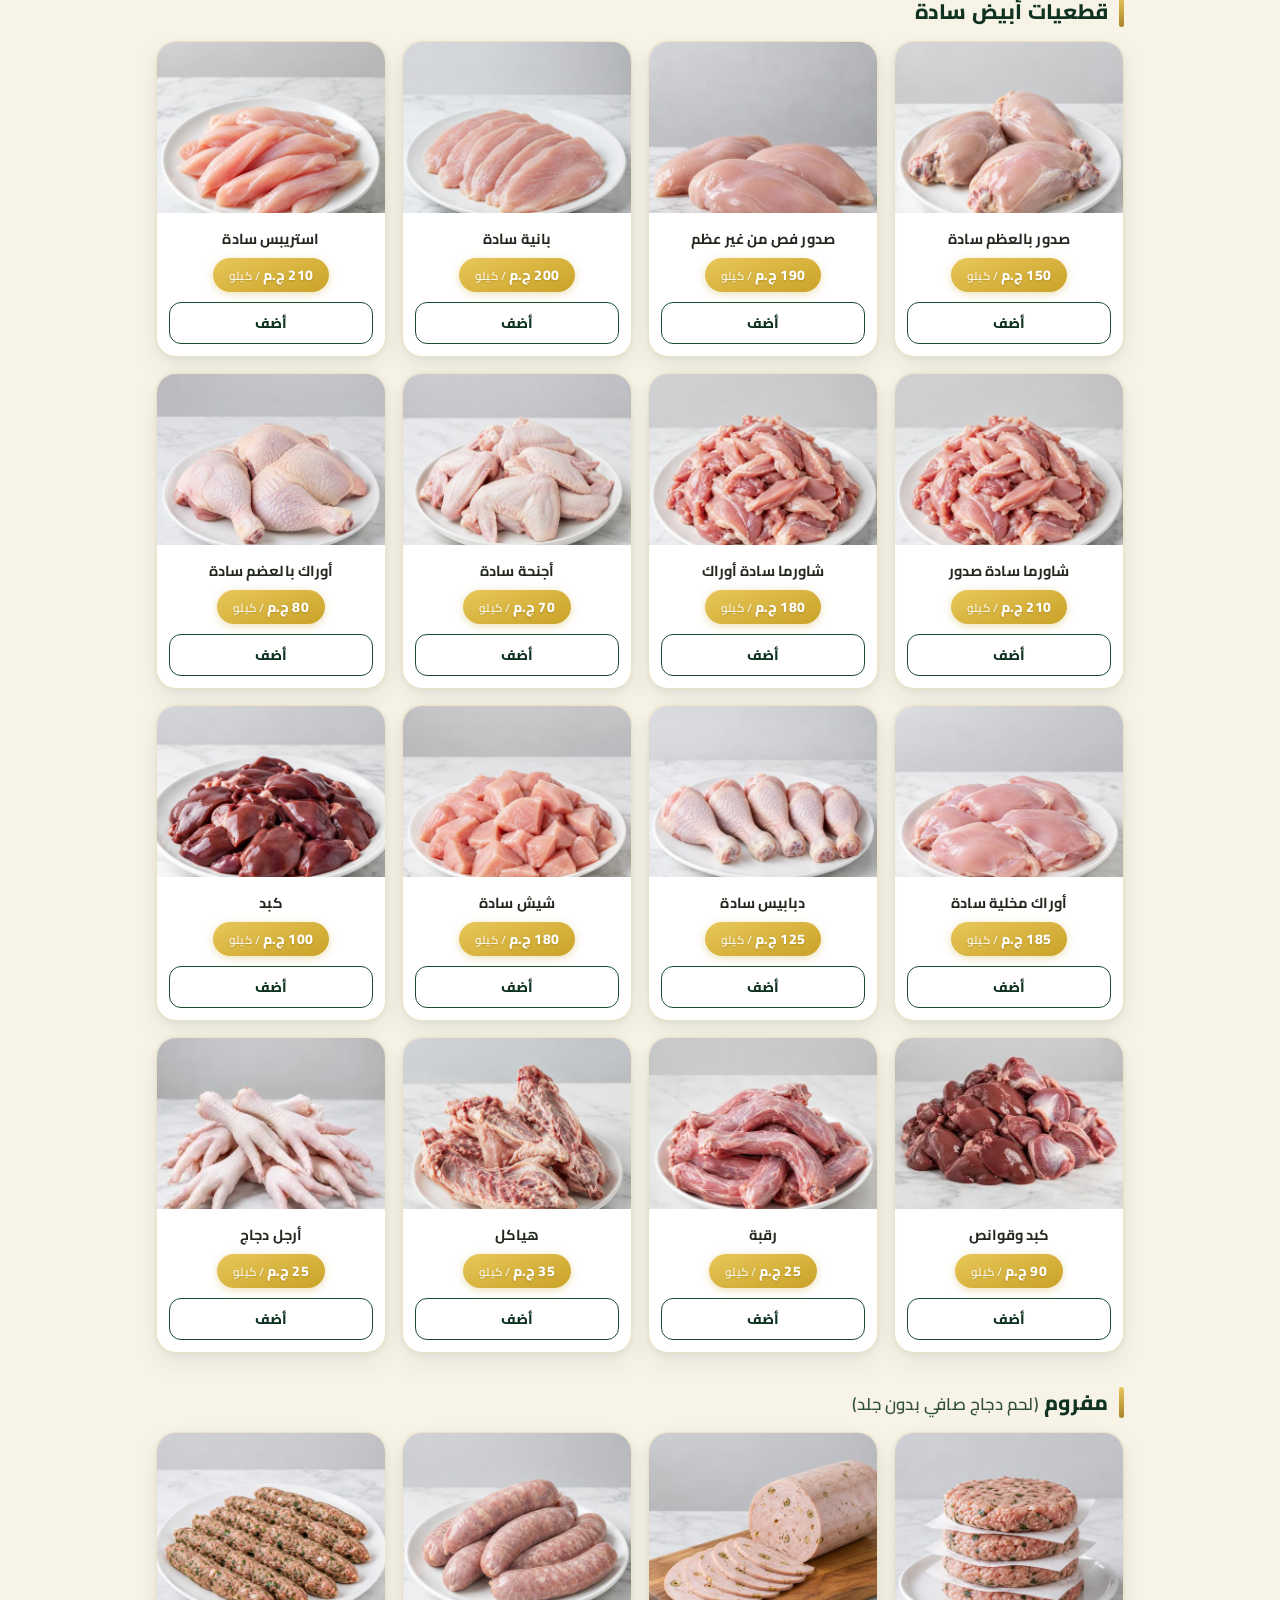
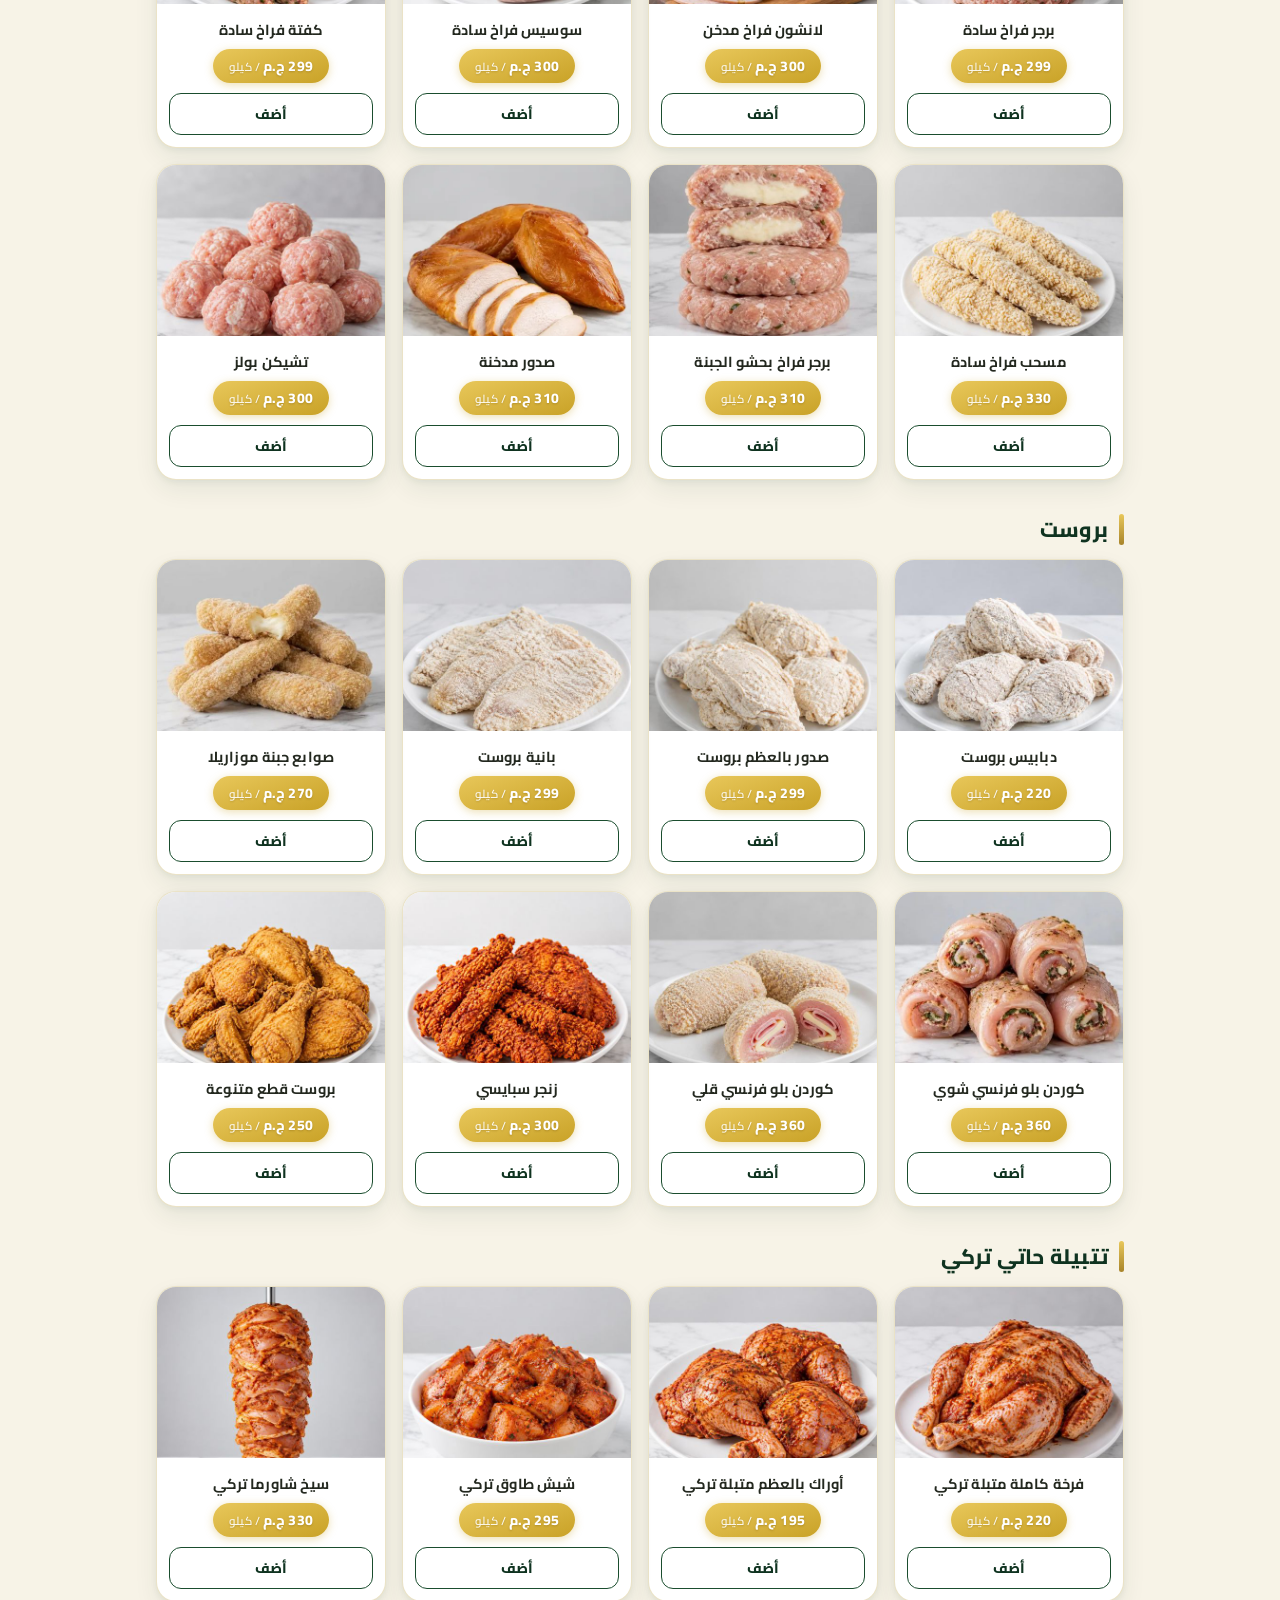
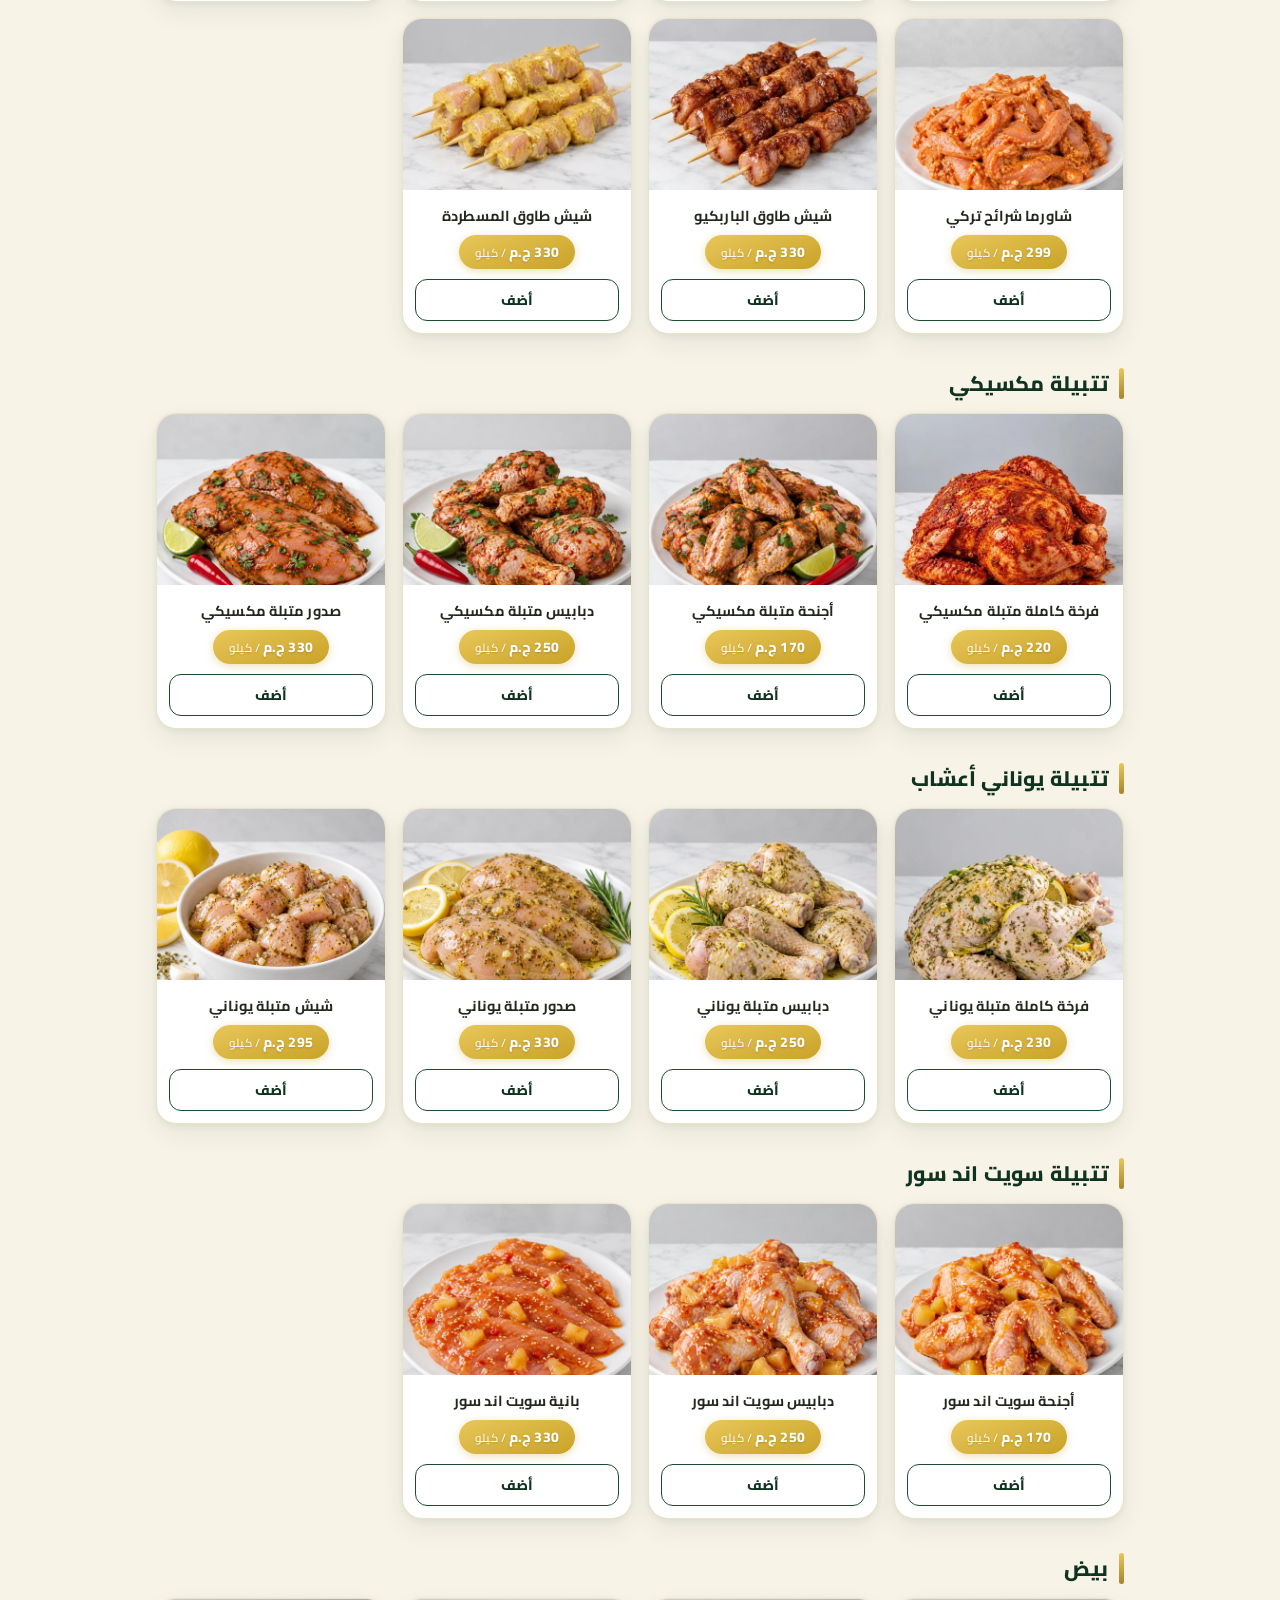
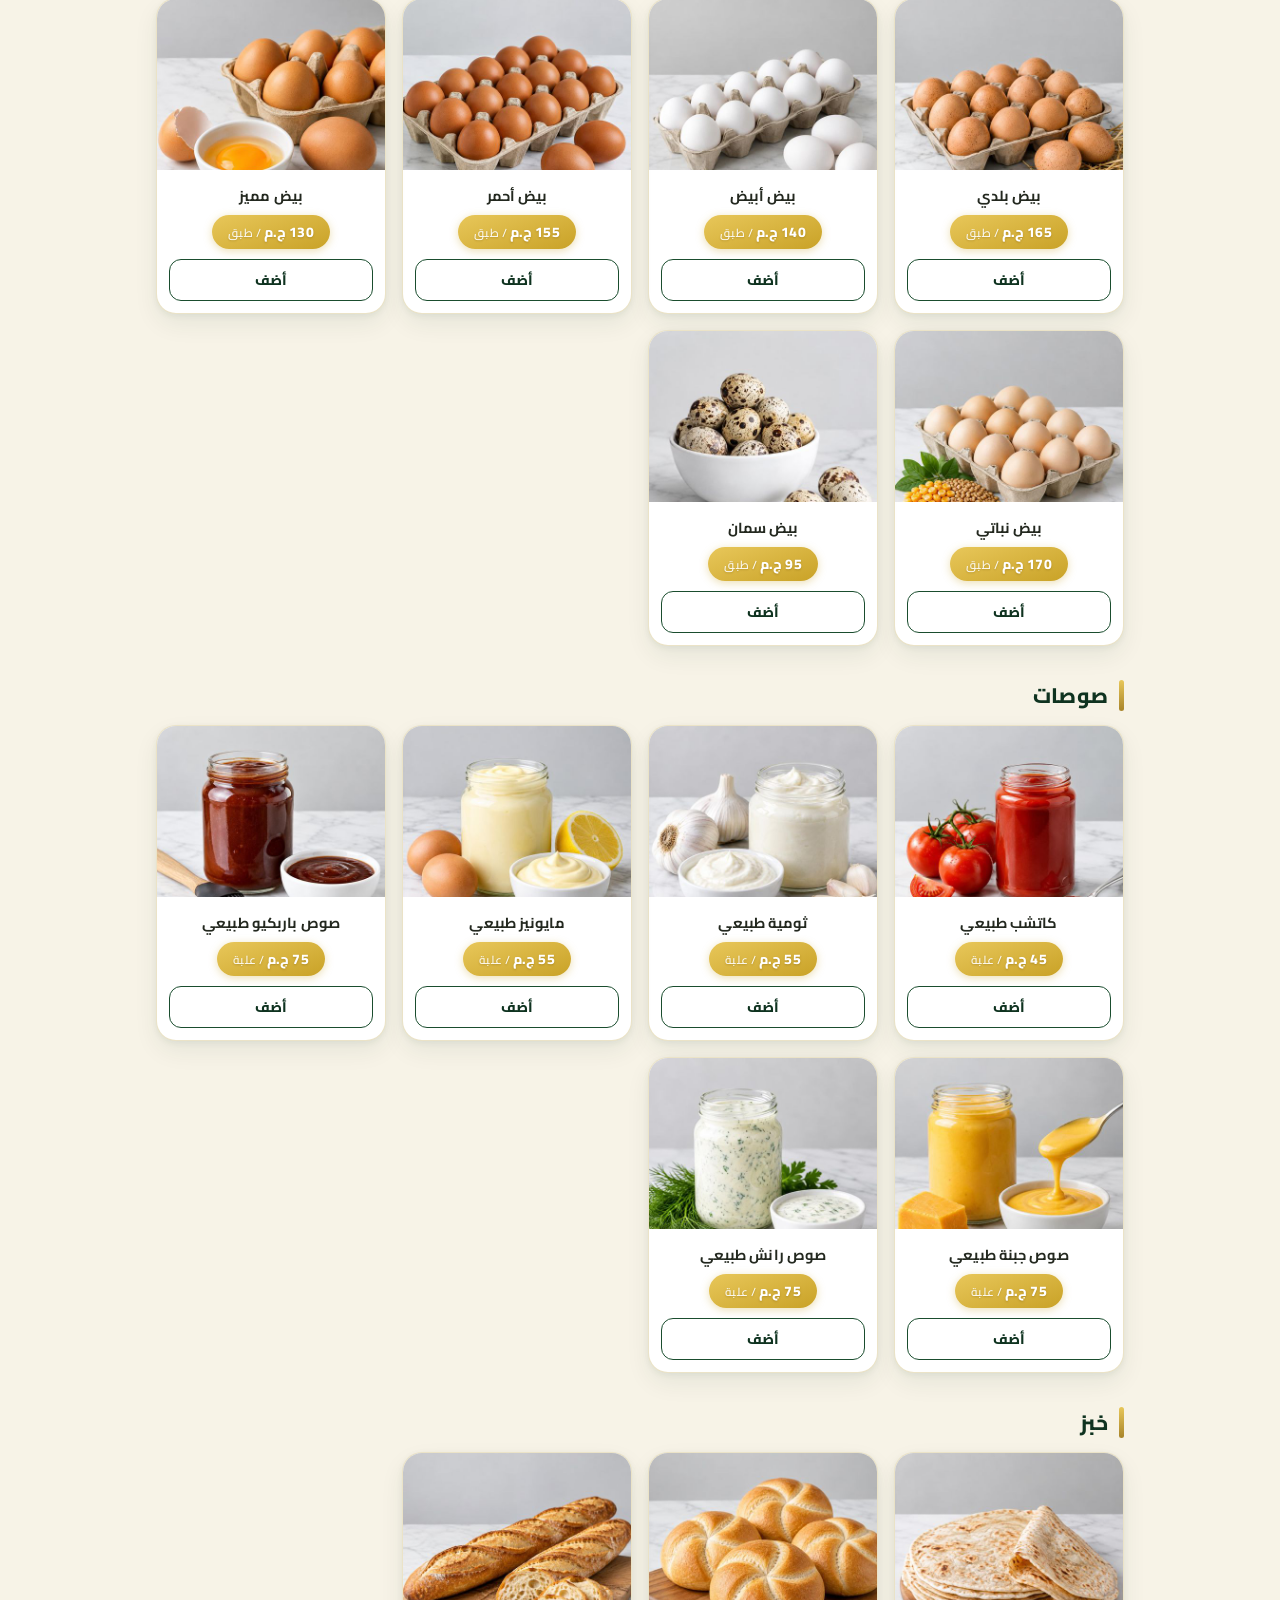
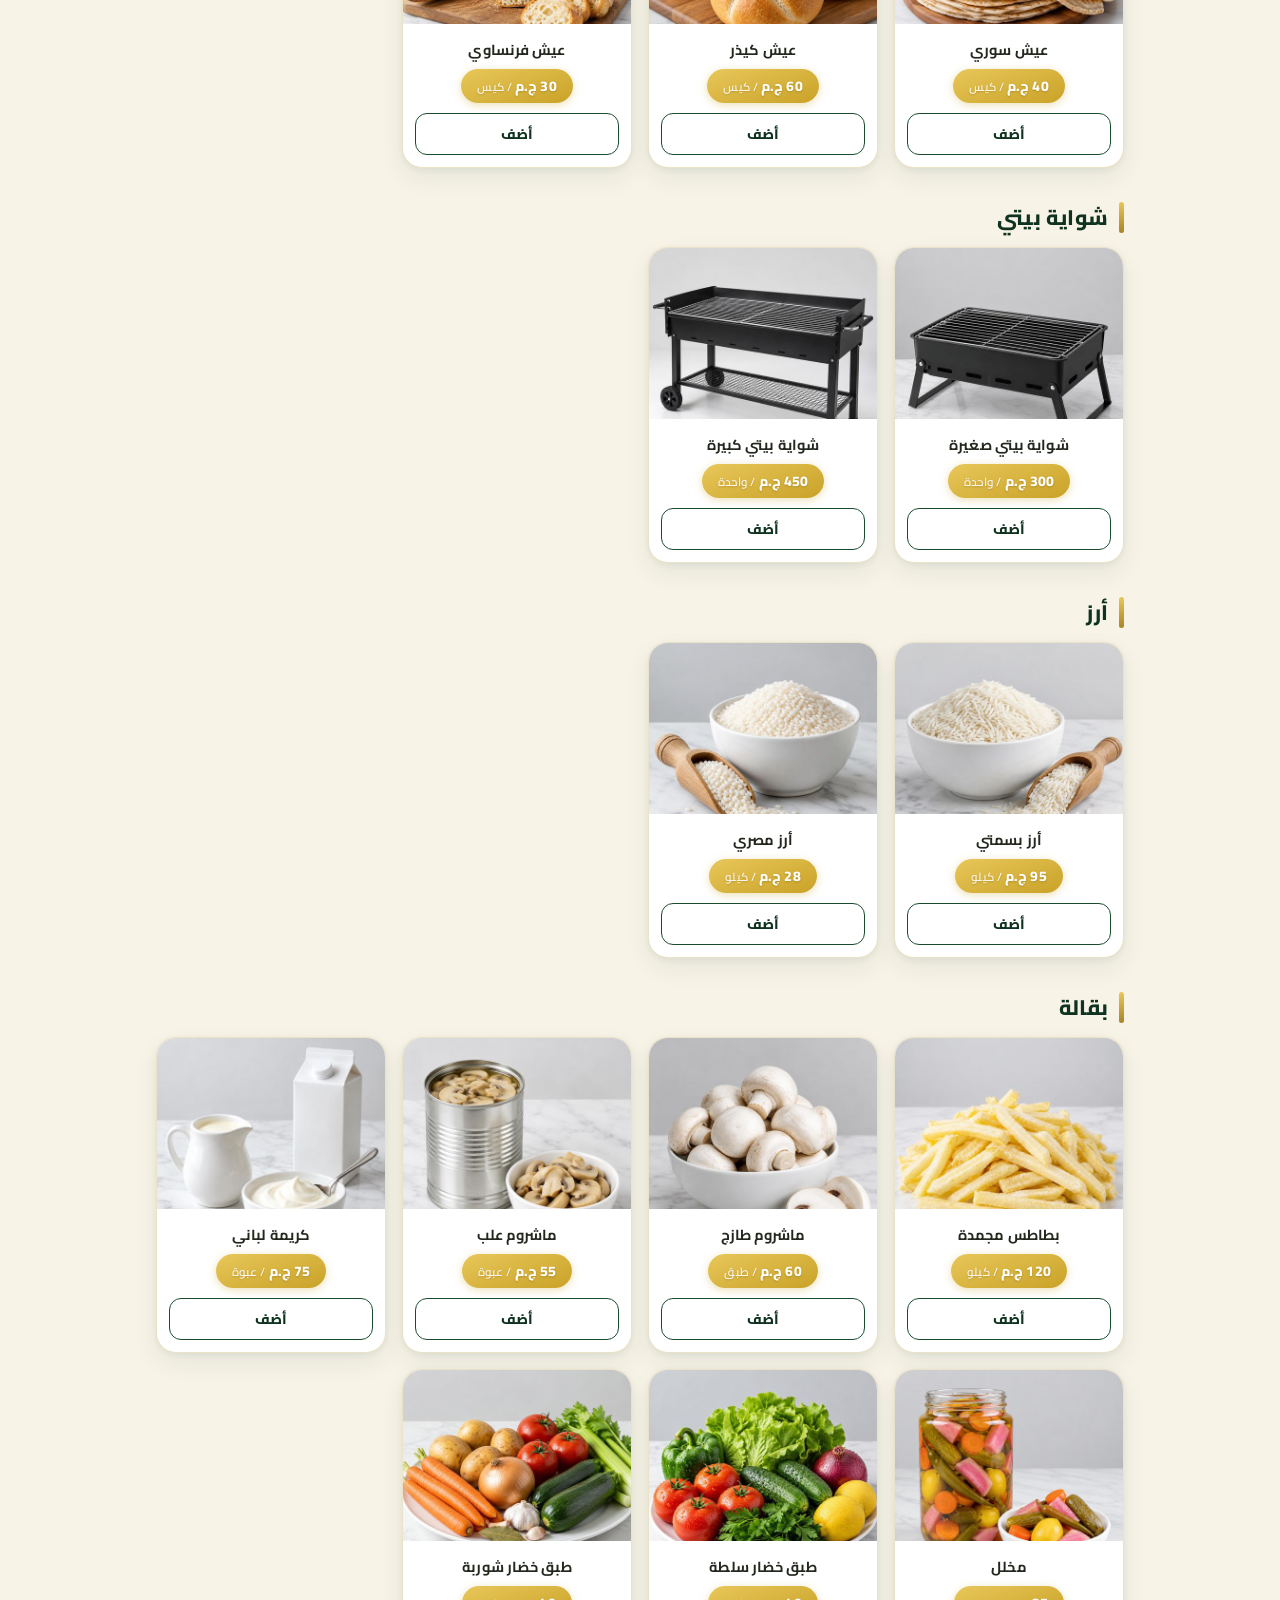
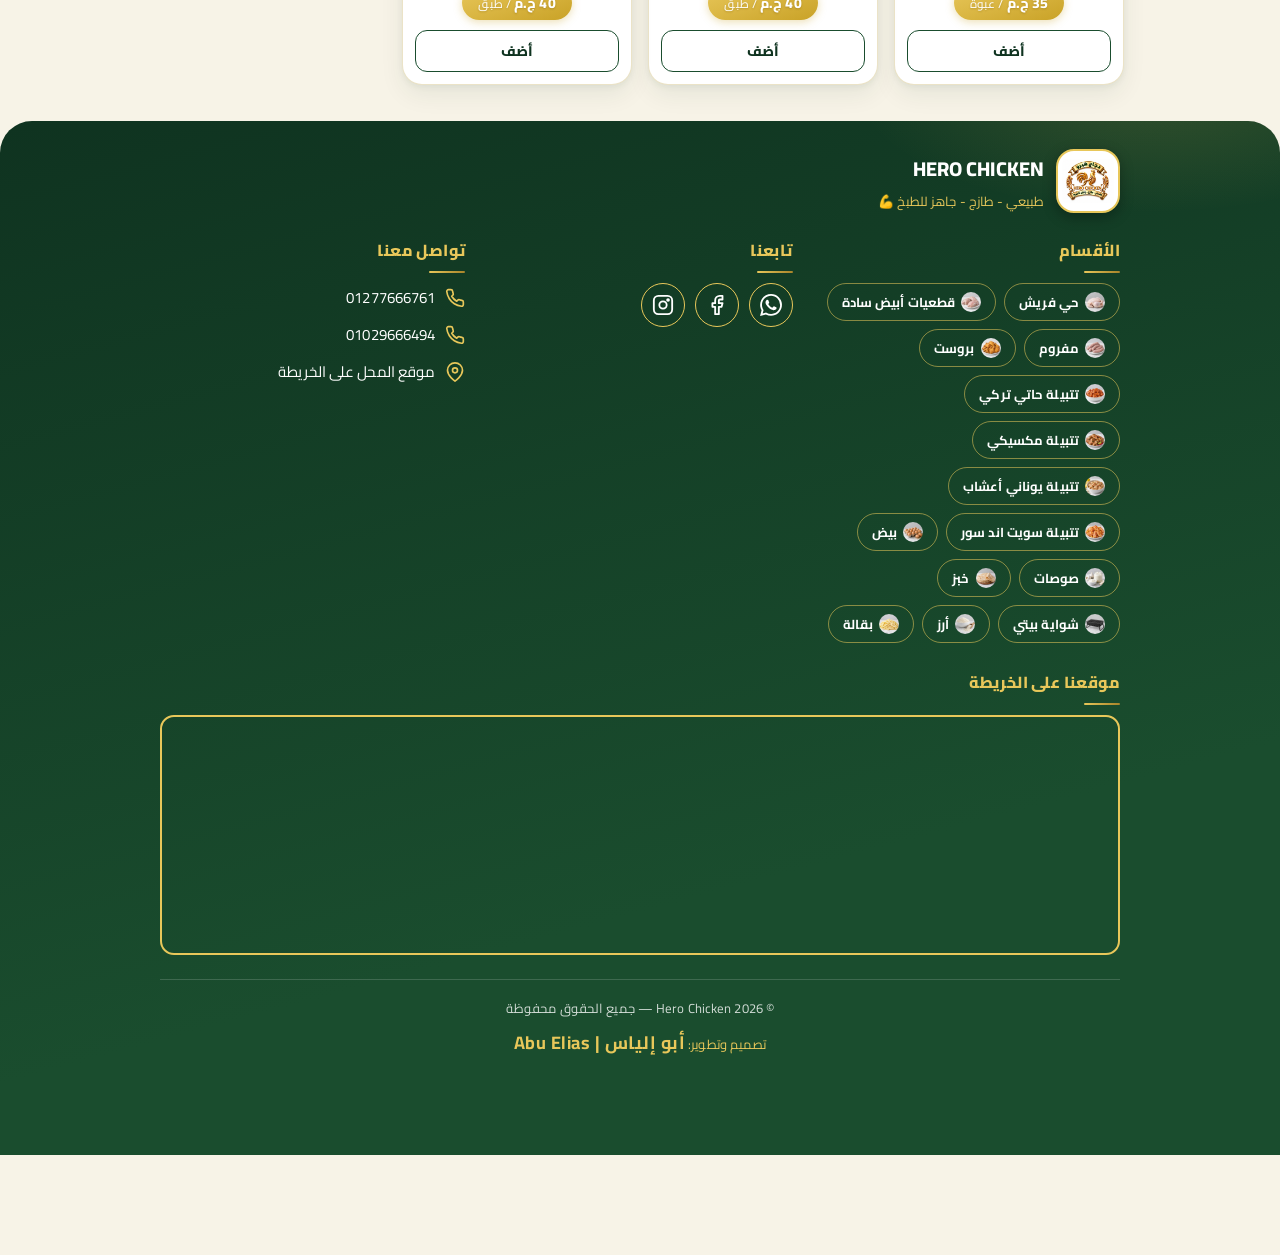
==== commit 67cda507: "الوضع الليلي: تحديث index.html Added dark mode theme support and language button." ====
--- a/index.html
+++ b/index.html
@@ -29,9 +29,23 @@
   <link href="https://fonts.googleapis.com/css2?family=Cairo:wght@400;600;700;800;900&amp;display=swap" rel="stylesheet">
   <link href="https://fonts.googleapis.com/css2?family=Aref+Ruqaa:wght@700&amp;text=%D8%A3%D8%A8%D9%88%20%D8%A5%D9%84%D9%8A%D8%A7%D8%B3%20%7C%20Abu%20Elias&amp;display=swap" rel="stylesheet">
 
+  <!-- الوضع الليلي: بنقرا الاختيار المحفوظ قبل تحميل التنسيق عشان الصفحة متفتحش بلون غلط -->
+  <script>
+    (function () {
+      try {
+        var t = localStorage.getItem("hc-theme");
+        var q = new URLSearchParams(location.search).get("theme");
+        if (q === "dark" || q === "light") t = q;
+        if (!t) t = matchMedia("(prefers-color-scheme: dark)").matches ? "dark" : "light";
+        document.documentElement.dataset.theme = t;
+      } catch (e) {}
+    })();
+  </script>
+
   <!-- التنسيق (الخطوة الجاية) -->
   <link rel="stylesheet" href="css/style.css">
   <link rel="stylesheet" href="css/concept.css">
+  <link rel="stylesheet" href="css/dark.css">
 </head>
 <body>
 
@@ -44,7 +58,10 @@
 
     <div class="hero__top">
       <span class="status" id="status"></span>
-      <button class="lang-btn" id="langBtn">EN</button>
+      <div class="hero__actions">
+        <button class="theme-btn" id="themeBtn" type="button" aria-label="الوضع الليلي"></button>
+        <button class="lang-btn" id="langBtn">EN</button>
+      </div>
     </div>
     <div class="brand">
       <img class="brand__logo" src="images/opt/logo.png" alt="Hero Chicken">
@@ -189,4 +206,3 @@
   <script src="js/main.js"></script>
 </body>
 </html>
-
--- a/css/style.css
+++ b/css/style.css
@@ -448,6 +448,8 @@
   font-size: 16px; font-weight: 800; color: var(--gold-light);
   margin-bottom: 10px;
 }
+.footer__map { margin-top: 24px; }
+.footer__mapframe { width: 100%; height: 240px; display: block; border: 0; border-radius: 14px; border: 2px solid var(--gold-light); }
 
 .social { display: flex; flex-wrap: wrap; gap: 10px; }
 .social__link {
@@ -543,7 +545,7 @@
 
 .hero__tools { position: relative; z-index: 2; display: flex; flex-wrap: wrap; align-items: center; justify-content: space-between; gap: 8px; margin-top: 8px; }
 .hero__tools .hero__date { margin: 0; }
-.hero__tools .install-btn { width: auto; flex: none; margin: 0; padding: 6px 10px; min-height: 38px; border-radius: 12px; font-size: 12px; background: #ffffff15; }
+.hero__tools .install-btn { width: auto; flex: none; margin: 0; padding: 6px 24px; min-height: 38px; border-radius: 12px; font-size: 12px; background: #ffffff15; }
 .hero > .install-hint { position: relative; z-index: 2; background: #143d24; color: #fff; border: 1px solid var(--gold); border-radius: 10px; padding: 10px; text-align: start; }
 
 /* شعارات طرق الدفع داخل الأزرار */
